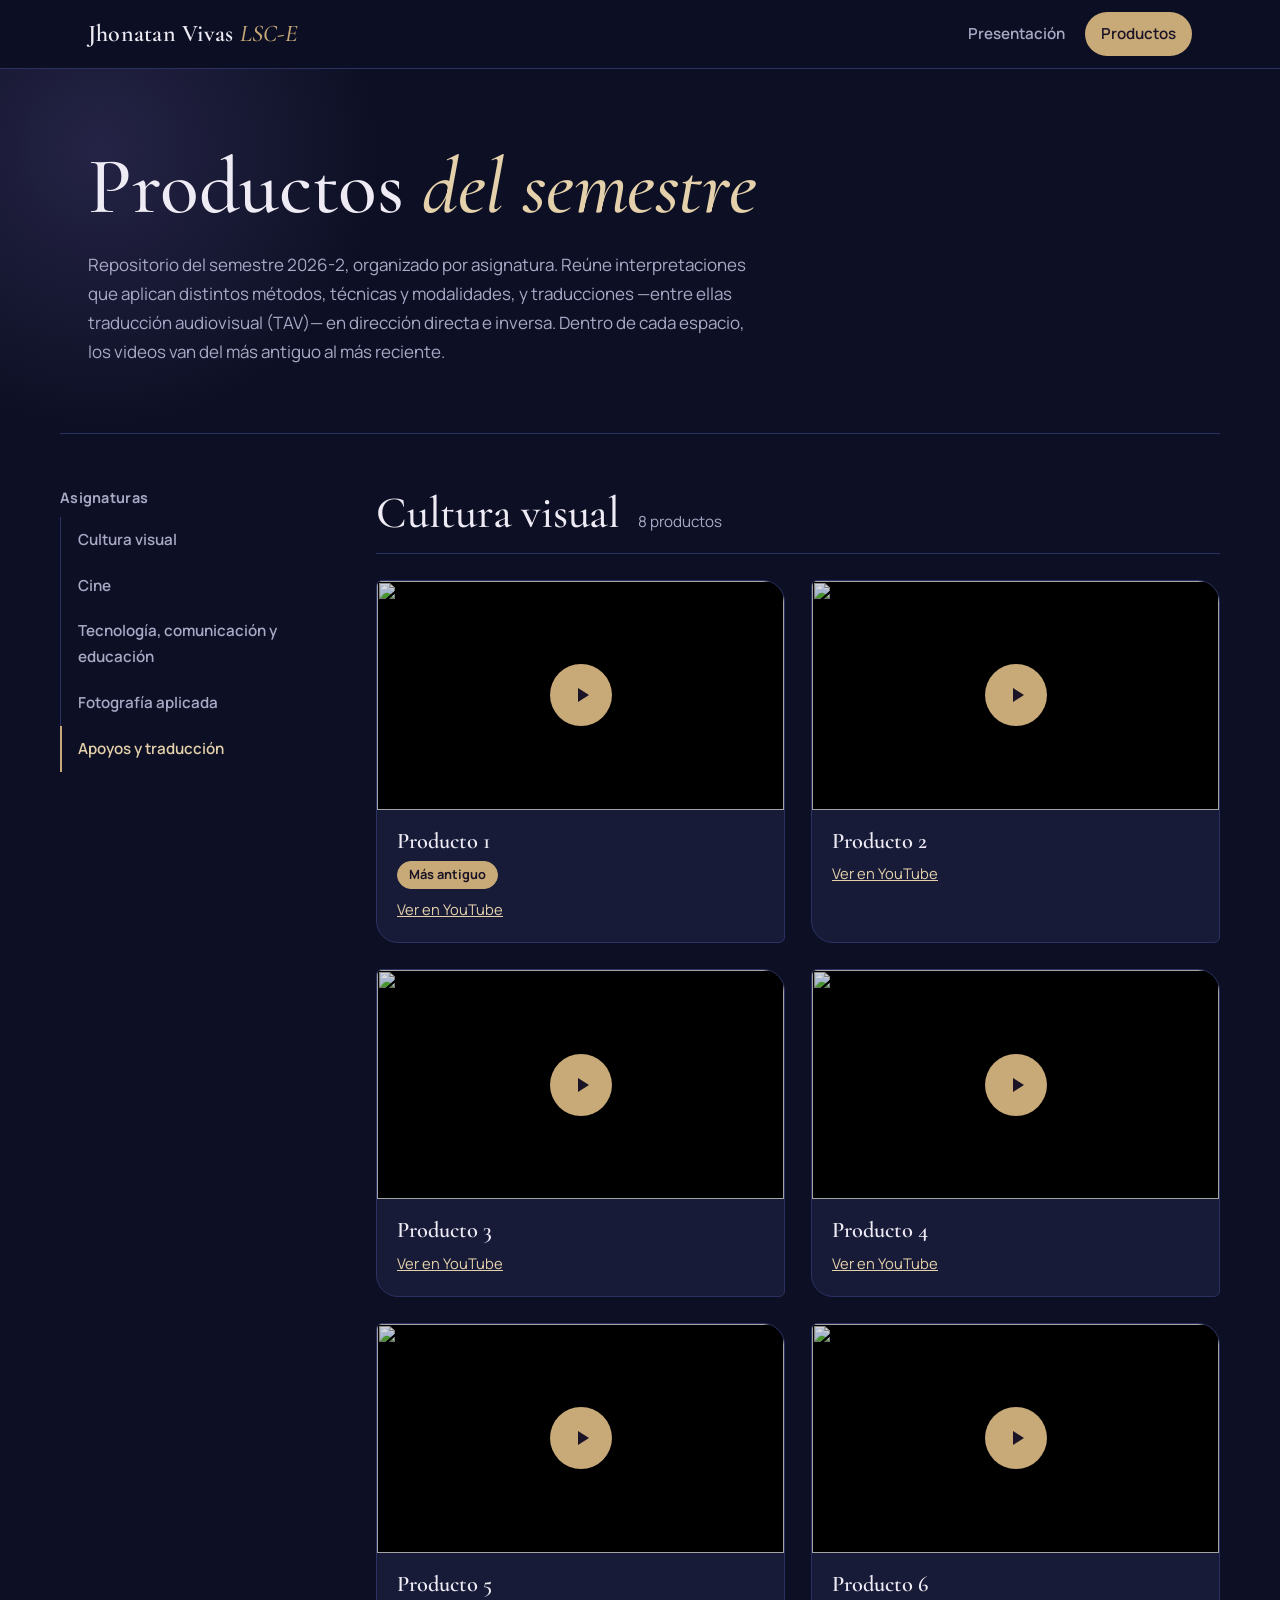
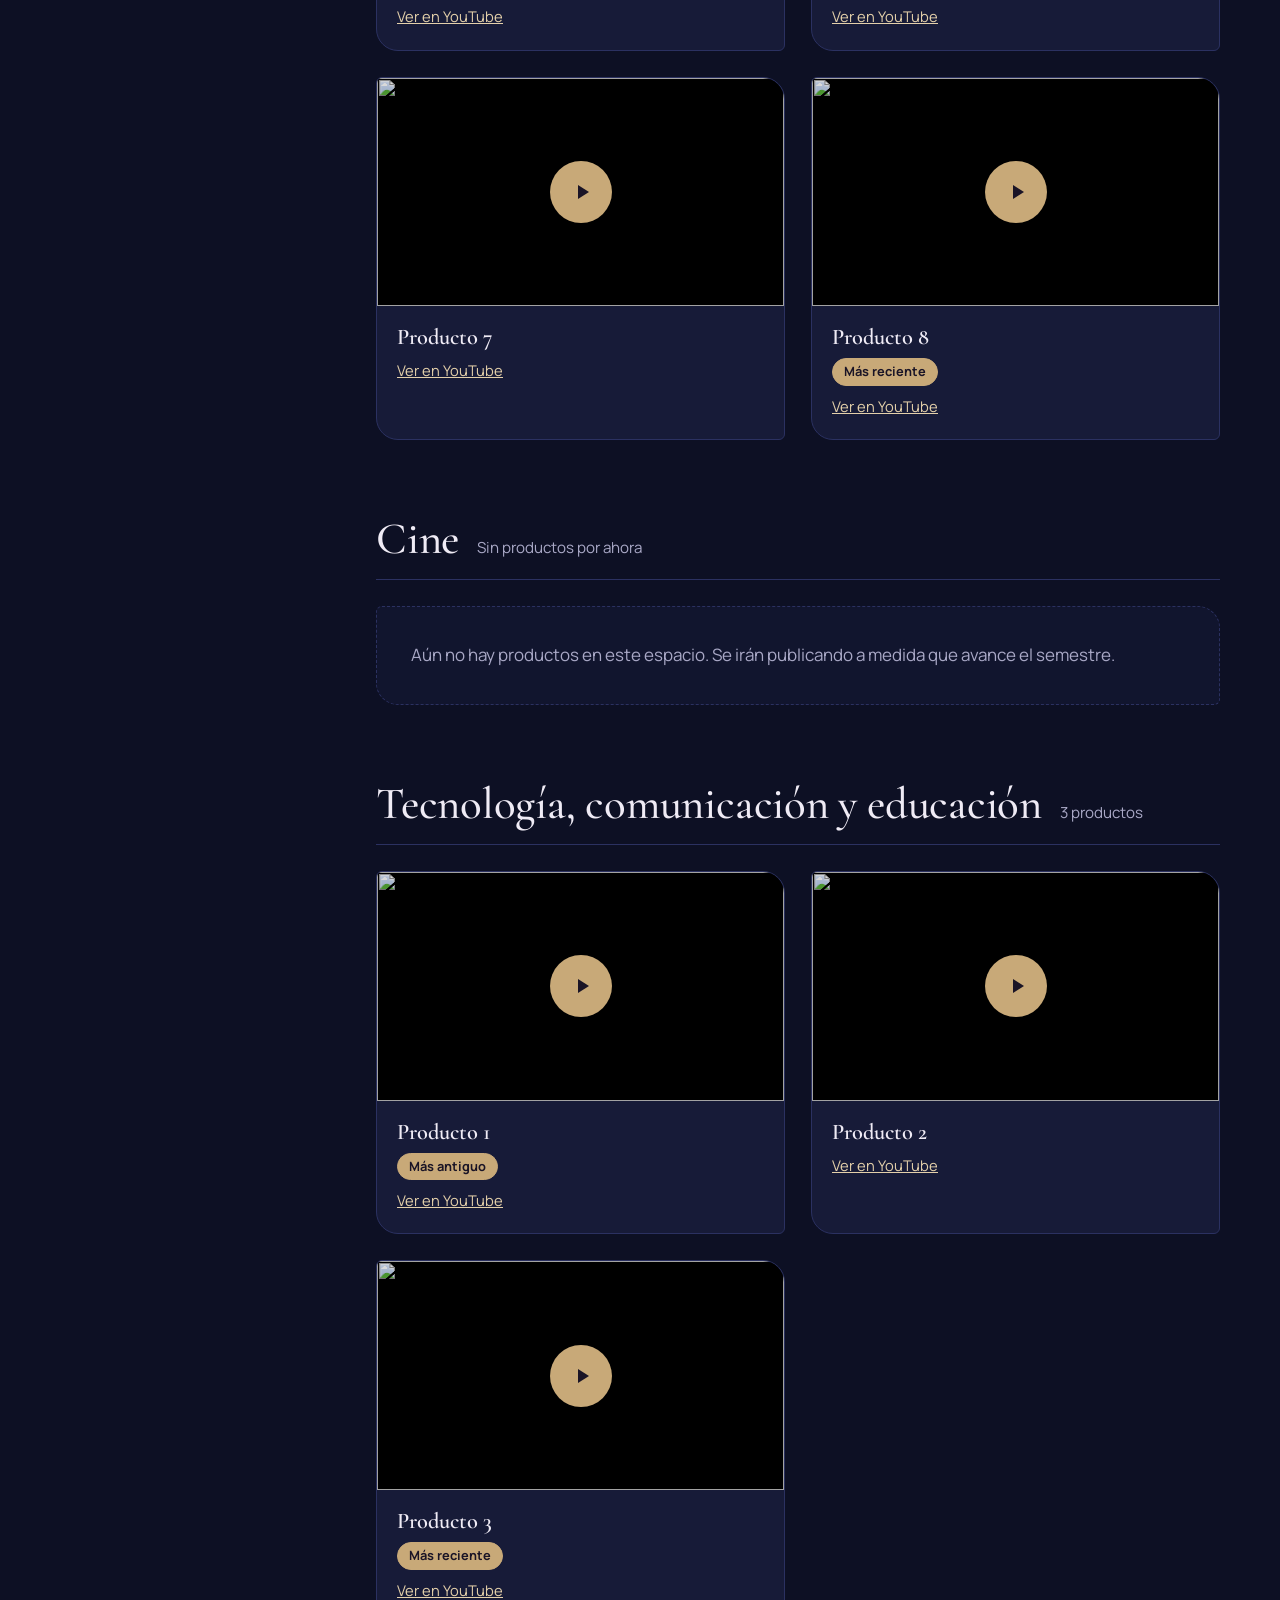
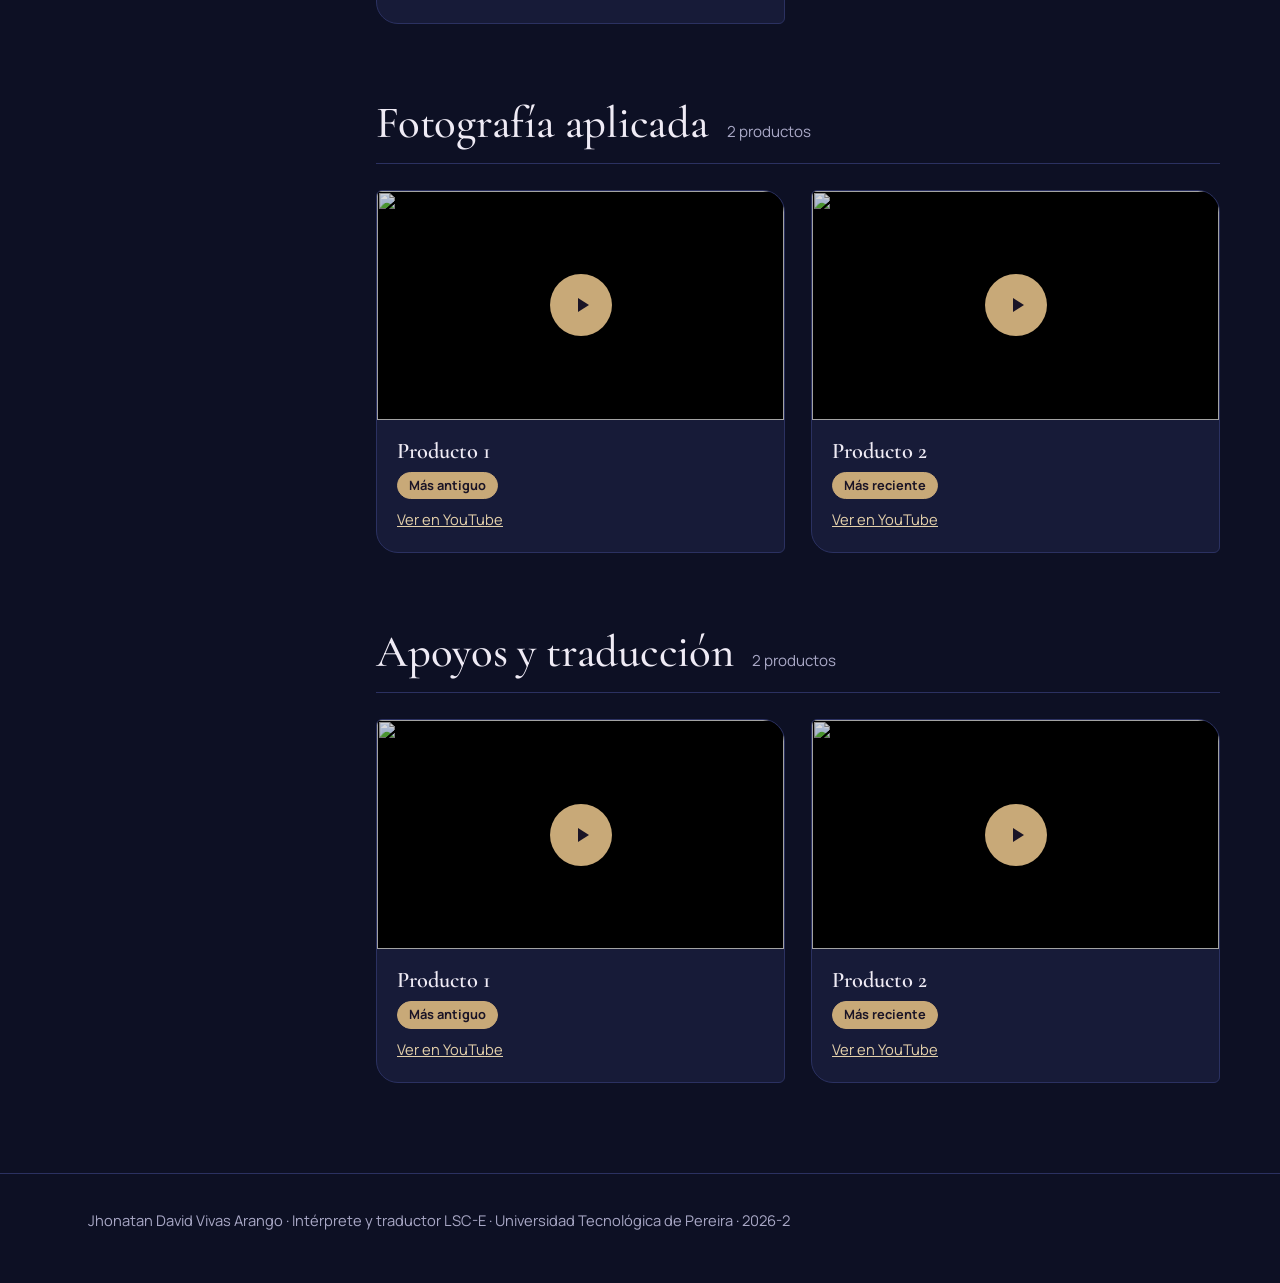
==== productos/index.html @ 2bdcf81c "espacio de trabajo UTP" ====
<!DOCTYPE html>
<html lang="es">
<head>
<meta charset="utf-8">
<meta name="viewport" content="width=device-width, initial-scale=1">
<title>Productos del semestre 2026-2 · Jhonatan Vivas Arango</title>
<meta name="description" content="Repositorio de interpretaciones y traducciones LSC-E realizadas por Jhonatan David Vivas Arango durante el semestre 2026-2 en la UTP.">
<link rel="preconnect" href="https://fonts.googleapis.com">
<link rel="preconnect" href="https://fonts.gstatic.com" crossorigin>
<link href="https://fonts.googleapis.com/css2?family=Cormorant+Garamond:ital,wght@0,500;0,600;1,500&family=Manrope:wght@400;600;700&display=swap" rel="stylesheet">
<link rel="stylesheet" href="../assets/style.css">
</head>
<body>
<a class="skip" href="#contenido">Saltar al contenido</a>

<header class="top">
  <div class="wrap">
    <a class="brand" href="../">Jhonatan Vivas <i>LSC-E</i></a>
    <nav class="nav" aria-label="Principal">
      <a href="../">Presentación</a>
      <a href="./" aria-current="page">Productos</a>
    </nav>
  </div>
</header>

<main id="contenido">
  <section class="phead">
    <div class="wrap">
      <h1 class="rise">Productos <em>del semestre</em></h1>
      <p class="rise" style="--d:.2s">Repositorio del semestre 2026-2, organizado por asignatura. Reúne interpretaciones que aplican distintos métodos, técnicas y modalidades, y traducciones —entre ellas traducción audiovisual (TAV)— en dirección directa e inversa. Dentro de cada espacio, los videos van del más antiguo al más reciente.</p>
    </div>
  </section>

  <div class="wrap layout">
    <aside class="side" aria-label="Asignaturas">
      <h2>Asignaturas</h2>
      <ul id="indice"></ul>
    </aside>
    <div id="asignaturas">
      <noscript><p class="empty">Activa JavaScript para ver los videos.</p></noscript>
    </div>
  </div>
</main>

<footer>
  <div class="wrap">Jhonatan David Vivas Arango · Intérprete y traductor LSC-E · Universidad Tecnológica de Pereira · 2026-2</div>
</footer>

<script src="../assets/site.js"></script>
<script>
/* ================================================================
   EDITAR AQUÍ: asignaturas y videos (del más antiguo al más reciente)
   Cada video:  { id:"ID_YOUTUBE", title:"Título", tipo:"Traducción TAV · directa" }
   - title y tipo son opcionales. Sin title se muestra "Producto N".
   - Para añadir un video, agrega una línea nueva a "videos".
   ================================================================ */
const ASIGNATURAS = [
  { slug:"cultura-visual", nombre:"Cultura visual", videos:[
    {id:"O4LWMGDTI3w"},{id:"2sLqLR1HM_0"},{id:"bwEthtag1CA"},{id:"1hSqL8PLGQ8"},
    {id:"YMUCKj_HAHM"},{id:"MB2N3JcL2ao"},{id:"HiLIHsYLi9o"},{id:"XaFjSMafB6U"}
  ]},
  { slug:"cine", nombre:"Cine", videos:[] },
  { slug:"tecnologia-comunicacion-educacion", nombre:"Tecnología, comunicación y educación", videos:[
    {id:"Iynk3xrrzao"},{id:"MNHW4tcCBlU"},{id:"gvd16v_3wwA"}
  ]},
  { slug:"fotografia-aplicada", nombre:"Fotografía aplicada", videos:[
    {id:"21yN17m7dN4"},{id:"fz7_SlXt-Gc"}
  ]},
  { slug:"apoyos-traduccion", nombre:"Apoyos y traducción", videos:[
    {id:"HM055ihY2T0"},{id:"D9girS0Yyrw"}
  ]}
];

const indice = document.getElementById("indice");
const cont = document.getElementById("asignaturas");
const PLAY = '<svg viewBox="0 0 24 24" aria-hidden="true"><path d="M8 5v14l11-7z"/></svg>';

ASIGNATURAS.forEach(a => {
  const li = document.createElement("li");
  li.innerHTML = `<a href="#${a.slug}" data-s="${a.slug}">${a.nombre}</a>`;
  indice.appendChild(li);

  const sec = document.createElement("section");
  sec.className = "subject rv"; sec.id = a.slug;
  sec.setAttribute("aria-labelledby","h-"+a.slug);
  const n = a.videos.length;
  sec.innerHTML = `<header><h2 id="h-${a.slug}">${a.nombre}</h2><span>${n===0?"Sin productos por ahora":n+(n===1?" producto":" productos")}</span></header>`;

  if(n===0){
    const e = document.createElement("p"); e.className="empty";
    e.textContent = "Aún no hay productos en este espacio. Se irán publicando a medida que avance el semestre.";
    sec.appendChild(e);
  } else {
    const g = document.createElement("div"); g.className="grid";
    a.videos.forEach((v,i) => {
      const titulo = v.title || `Producto ${i+1}`;
      const when = n>1 && i===0 ? "Más antiguo" : (n>1 && i===n-1 ? "Más reciente" : "");
      const tags = (when?`<span class="tag when">${when}</span>`:"") + (v.tipo?`<span class="tag">${v.tipo}</span>`:"");
      const card = document.createElement("article"); card.className="vid";
      card.innerHTML = `
        <div class="frame">
          <button type="button" aria-label="Reproducir: ${titulo} (${a.nombre})">
            <img src="https://i.ytimg.com/vi/${v.id}/hqdefault.jpg" alt="" loading="lazy">
            <span class="play">${PLAY}</span>
          </button>
        </div>
        <div class="cap">
          <strong>${titulo}</strong>
          ${tags?`<div class="tags">${tags}</div>`:""}
          <a href="https://www.youtube.com/watch?v=${v.id}" target="_blank" rel="noopener">Ver en YouTube</a>
        </div>`;
      card.querySelector("button").addEventListener("click",()=>{
        card.querySelector(".frame").innerHTML =
          `<iframe src="https://www.youtube-nocookie.com/embed/${v.id}?autoplay=1&rel=0" title="${titulo} – ${a.nombre}" allow="accelerometer; autoplay; clipboard-write; encrypted-media; picture-in-picture; fullscreen" allowfullscreen></iframe>`;
      });
      g.appendChild(card);
    });
    sec.appendChild(g);
  }
  cont.appendChild(sec);
});

/* Resalta en el índice la asignatura visible */
if("IntersectionObserver" in window){
  const links = [...document.querySelectorAll("[data-s]")];
  const so = new IntersectionObserver(es=>{
    es.forEach(e=>{ if(e.isIntersecting){ links.forEach(l=>l.classList.toggle("on", l.dataset.s===e.target.id)); } });
  },{rootMargin:"-30% 0px -60% 0px"});
  document.querySelectorAll(".subject").forEach(s=>so.observe(s));
}
/* Los .rv creados dinámicamente se registran después de cargar site.js */
document.querySelectorAll(".subject.rv").forEach(el=>{
  if(!("IntersectionObserver" in window)){el.classList.add("in");return;}
  const o=new IntersectionObserver(es=>es.forEach(e=>{if(e.isIntersecting){e.target.classList.add("in");o.unobserve(e.target)}}),{threshold:.08});
  o.observe(el);
});
if(matchMedia("(prefers-reduced-motion: reduce)").matches){document.querySelectorAll(".subject.rv").forEach(e=>e.classList.add("in"))}
</script>
</body>
</html>
---- assets/style.css ----
:root{
  --bg:#0D1024; --bg2:#12162F; --surface:#171B38; --line:#2B3161;
  --ink:#EFEBF5; --muted:#A9A8C6; --gold:#C8A978; --gold-soft:#E4D0AA;
  --violet:#8F7BE0; --on-gold:#1A1426;
  --display:"Cormorant Garamond", Georgia, "Times New Roman", serif;
  --body:"Manrope", "Segoe UI", system-ui, sans-serif;
}
*{box-sizing:border-box}
html{scroll-behavior:smooth;scroll-padding-top:90px;background:var(--bg)}
body{margin:0;background:var(--bg);color:var(--ink);font-family:var(--body);font-size:1.0625rem;line-height:1.7;-webkit-font-smoothing:antialiased}
h1,h2,h3{font-family:var(--display);font-weight:500;line-height:1.05;margin:0;letter-spacing:-.005em}
a{color:var(--gold-soft)}
p{margin:0 0 14px}
:focus-visible{outline:3px solid var(--gold-soft);outline-offset:3px;border-radius:4px}
.wrap{max-width:1160px;margin:0 auto;padding:0 28px}
.skip{position:absolute;left:-999px;top:8px;background:var(--gold);color:var(--on-gold);padding:8px 14px;border-radius:6px;z-index:50}
.skip:focus{left:8px}

/* Header */
.top{position:sticky;top:0;z-index:30;background:rgba(13,16,36,.82);backdrop-filter:blur(10px);border-bottom:1px solid var(--line)}
.top .wrap{display:flex;align-items:center;justify-content:space-between;height:68px;gap:16px}
.brand{font-family:var(--display);font-size:1.5rem;font-weight:600;color:var(--ink);text-decoration:none;letter-spacing:.01em}
.brand i{color:var(--gold);font-weight:500}
.nav{display:flex;gap:4px}
.nav a{color:var(--muted);text-decoration:none;font-weight:600;font-size:.95rem;padding:9px 16px;border-radius:999px;transition:color .2s,background .2s}
.nav a:hover{color:var(--ink);background:var(--surface)}
.nav a[aria-current="page"]{color:var(--on-gold);background:var(--gold)}

/* Hero */
.hero{position:relative;padding:80px 0 90px;overflow:hidden}
.hero::before{content:"";position:absolute;width:640px;height:640px;right:-160px;top:-120px;background:radial-gradient(closest-side,rgba(143,123,224,.20),transparent);pointer-events:none}
.hero .wrap{position:relative;display:grid;grid-template-columns:1.1fr .9fr;gap:56px;align-items:center}
.hero h1{font-size:clamp(3rem,7.2vw,5.6rem);font-weight:500}
.hero h1 em{display:block;font-style:italic;color:var(--gold-soft)}
.role{font-size:1.15rem;color:var(--ink);margin:26px 0 20px;max-width:46ch;font-weight:600}
.lead{color:var(--muted);max-width:56ch}
.meta{display:flex;flex-wrap:wrap;gap:10px;margin-top:26px}
.meta span{border:1px solid var(--line);padding:7px 16px;border-radius:999px;font-size:.92rem;color:var(--ink);background:rgba(23,27,56,.6)}
.meta span.sem{border-color:var(--gold);color:var(--gold-soft)}

/* Retrato: espacio para foto */
.portrait-wrap{position:relative;justify-self:center;width:100%;max-width:400px}
.art{position:absolute;inset:-14% -26%;width:152%;height:128%;pointer-events:none;overflow:visible}
.art path.t{fill:none;stroke-width:1.6;stroke-linecap:round;stroke-dasharray:1;stroke-dashoffset:1}
.art .gold{stroke:var(--gold)} .art .vio{stroke:var(--violet)}
.art path.t{animation:draw 2.6s cubic-bezier(.6,.05,.2,1) forwards;animation-delay:var(--d,.3s)}
@keyframes draw{to{stroke-dashoffset:0}}
.portrait{position:relative;aspect-ratio:4/5;border-radius:999px 999px 14px 14px;overflow:hidden;background:var(--surface);border:1px solid var(--line);z-index:1}
.portrait::after{content:"";position:absolute;inset:0;box-shadow:inset 0 0 0 1px rgba(200,169,120,.4);border-radius:inherit;pointer-events:none}
.portrait img{position:absolute;inset:0;width:100%;height:100%;object-fit:cover}
.portrait .ph{position:absolute;inset:0;display:grid;place-content:center;text-align:center;color:var(--muted);gap:6px;font-size:.9rem}
.portrait .ph b{font-family:var(--display);font-size:5rem;font-weight:500;color:var(--gold);line-height:1}
.frame-off{position:absolute;inset:18px -18px -18px 18px;border:1px solid var(--gold);border-radius:999px 999px 14px 14px;opacity:.55}
.caption-art{margin-top:30px;font-size:.82rem;color:var(--muted);text-align:center;position:relative;z-index:1}

/* Bloques */
.block{padding:84px 0;border-top:1px solid var(--line)}
.sec-head{max-width:68ch;margin-bottom:44px}
.sec-head h2{font-size:clamp(2.2rem,4.6vw,3.4rem)}
.sec-head p{color:var(--muted);margin-top:16px}
.fb{display:grid;grid-template-columns:1fr 1fr;gap:24px}
.card{background:var(--surface);border:1px solid var(--line);border-radius:6px 28px 6px 28px;padding:34px}
.card h3{font-size:1.75rem;margin-bottom:12px}
.card p{color:var(--muted)}
.card ul{margin:14px 0 0;padding:0;list-style:none}
.card li{padding:9px 0 9px 22px;border-top:1px solid var(--line);position:relative}
.card li::before{content:"";position:absolute;left:0;top:1.35em;width:8px;height:1px;background:var(--gold)}

.cta{margin-top:28px;display:grid;grid-template-columns:1fr auto;gap:36px;align-items:center;border:1px solid var(--gold);border-radius:6px 28px 6px 28px;padding:38px;background:linear-gradient(135deg,rgba(143,123,224,.12),rgba(200,169,120,.06))}
.cta h3{font-size:2rem;margin-bottom:10px}
.cta p{color:var(--muted);max-width:52ch}
.cta .actions{display:flex;flex-wrap:wrap;gap:12px;margin-top:20px}
.btn{display:inline-block;font-weight:700;text-decoration:none;padding:13px 26px;border-radius:999px;border:1.5px solid var(--gold);transition:background .2s,color .2s,transform .2s}
.btn.solid{background:var(--gold);color:var(--on-gold)}
.btn.solid:hover{background:var(--gold-soft);transform:translateY(-2px)}
.btn.ghost{color:var(--gold-soft)}
.btn.ghost:hover{background:rgba(200,169,120,.14);transform:translateY(-2px)}
.qr{width:200px;text-align:center}
.qr .box{position:relative;width:200px;height:200px;background:#fff;border-radius:10px;overflow:hidden;display:grid;place-items:center}
.qr img{position:absolute;inset:0;width:100%;height:100%;object-fit:contain;background:#fff}
.qr .ph{color:#4a4a62;font-size:.82rem;padding:18px;line-height:1.4}
.qr small{display:block;margin-top:10px;color:var(--muted);font-size:.85rem}

.contact{display:flex;flex-wrap:wrap;gap:20px}
.contact a{display:block;min-width:260px;flex:1 1 260px;text-decoration:none;color:var(--ink);background:var(--surface);border:1px solid var(--line);border-radius:6px 22px 6px 22px;padding:22px 26px;transition:border-color .2s,transform .2s}
.contact a:hover{border-color:var(--gold);transform:translateY(-3px)}
.contact span{display:block;color:var(--muted);font-size:.88rem}
.contact b{font-family:var(--display);font-size:1.5rem;font-weight:500;overflow-wrap:anywhere}

/* Pagina productos */
.phead{padding:76px 0 52px;position:relative;overflow:hidden}
.phead::before{content:"";position:absolute;width:560px;height:560px;left:-180px;top:-200px;background:radial-gradient(closest-side,rgba(143,123,224,.18),transparent);pointer-events:none}
.phead .wrap{position:relative}
.phead h1{font-size:clamp(2.8rem,6.4vw,5rem)}
.phead h1 em{font-style:italic;color:var(--gold-soft)}
.phead p{color:var(--muted);max-width:66ch;margin-top:22px}
.layout{display:grid;grid-template-columns:260px 1fr;gap:56px;padding:56px 0 90px;border-top:1px solid var(--line)}
.side{position:sticky;top:96px;align-self:start}
.side h2{font-family:var(--body);font-size:.9rem;font-weight:700;color:var(--muted);margin-bottom:12px;letter-spacing:.02em}
.side ul{list-style:none;margin:0;padding:0;border-left:1px solid var(--line)}
.side a{display:block;padding:10px 16px;margin-left:-1px;border-left:2px solid transparent;color:var(--muted);text-decoration:none;font-weight:600;font-size:.95rem;transition:color .2s,border-color .2s}
.side a:hover,.side a.on{color:var(--gold-soft);border-left-color:var(--gold)}
.subject{margin-bottom:76px}
.subject:last-child{margin-bottom:0}
.subject > header{margin-bottom:26px;padding-bottom:16px;border-bottom:1px solid var(--line);display:flex;flex-wrap:wrap;align-items:baseline;gap:6px 18px}
.subject h2{font-size:clamp(2rem,4vw,2.8rem)}
.subject header span{color:var(--muted);font-size:.95rem}
.grid{display:grid;grid-template-columns:repeat(auto-fill,minmax(300px,1fr));gap:26px}
.vid{background:var(--surface);border:1px solid var(--line);border-radius:6px 22px 6px 22px;overflow:hidden;display:flex;flex-direction:column;transition:border-color .25s,transform .25s}
.vid:hover{border-color:var(--gold);transform:translateY(-4px)}
.frame{position:relative;aspect-ratio:16/9;background:#000}
.frame button{all:unset;cursor:pointer;display:block;width:100%;height:100%;position:relative}
.frame button:focus-visible{outline:3px solid var(--gold-soft);outline-offset:-3px}
.frame img{width:100%;height:100%;object-fit:cover;display:block;opacity:.85;transition:opacity .3s,transform .5s}
.vid:hover .frame img{opacity:1;transform:scale(1.03)}
.frame .play{position:absolute;inset:0;margin:auto;width:62px;height:62px;border-radius:50%;background:var(--gold);display:grid;place-items:center}
.frame .play svg{width:24px;height:24px;fill:var(--on-gold);margin-left:3px}
.frame iframe{position:absolute;inset:0;width:100%;height:100%;border:0}
.cap{padding:18px 20px 20px;display:flex;flex-direction:column;gap:8px}
.cap strong{font-family:var(--display);font-size:1.4rem;font-weight:600;line-height:1.15}
.cap .tags{display:flex;flex-wrap:wrap;gap:8px}
.cap .tag{font-size:.8rem;font-weight:700;padding:2px 11px;border-radius:999px;border:1px solid var(--line);color:var(--muted)}
.cap .tag.when{background:var(--gold);border-color:var(--gold);color:var(--on-gold)}
.cap a{font-size:.92rem}
.empty{border:1px dashed var(--line);border-radius:6px 22px 6px 22px;padding:34px;color:var(--muted);background:rgba(23,27,56,.5)}

footer{border-top:1px solid var(--line);padding:34px 0 50px;color:var(--muted);font-size:.92rem}

/* Aparicion al desplazarse */
.js .rv{opacity:0;transform:translateY(18px);transition:opacity .8s ease,transform .8s ease}
.js .rv.in{opacity:1;transform:none}
.hero .rise{animation:rise .9s cubic-bezier(.2,.7,.2,1) both;animation-delay:var(--d,0s)}
@keyframes rise{from{opacity:0;transform:translateY(22px)}to{opacity:1;transform:none}}

@media (max-width:900px){
  .hero{padding:48px 0 60px}
  .hero .wrap{grid-template-columns:1fr;gap:64px}
  .portrait-wrap{max-width:300px;order:-1;justify-self:start}
  .fb,.cta{grid-template-columns:1fr}
  .qr{justify-self:start}
  .layout{grid-template-columns:1fr;gap:30px}
  .side{position:static}
  .side ul{display:flex;flex-wrap:wrap;gap:8px;border:0}
  .side a{border:1px solid var(--line);border-radius:999px;margin:0;padding:8px 16px}
  .side a.on,.side a:hover{border-color:var(--gold)}
}
@media (max-width:520px){.brand{font-size:1.2rem}.nav a{padding:8px 11px;font-size:.88rem}.card,.cta{padding:26px}}
@media (prefers-reduced-motion:reduce){
  html{scroll-behavior:auto}
  .art path.t{animation:none;stroke-dashoffset:0}
  .js .rv{opacity:1;transform:none;transition:none}
  .hero .rise{animation:none}
  .vid,.btn,.contact a,.frame img{transition:none}
}
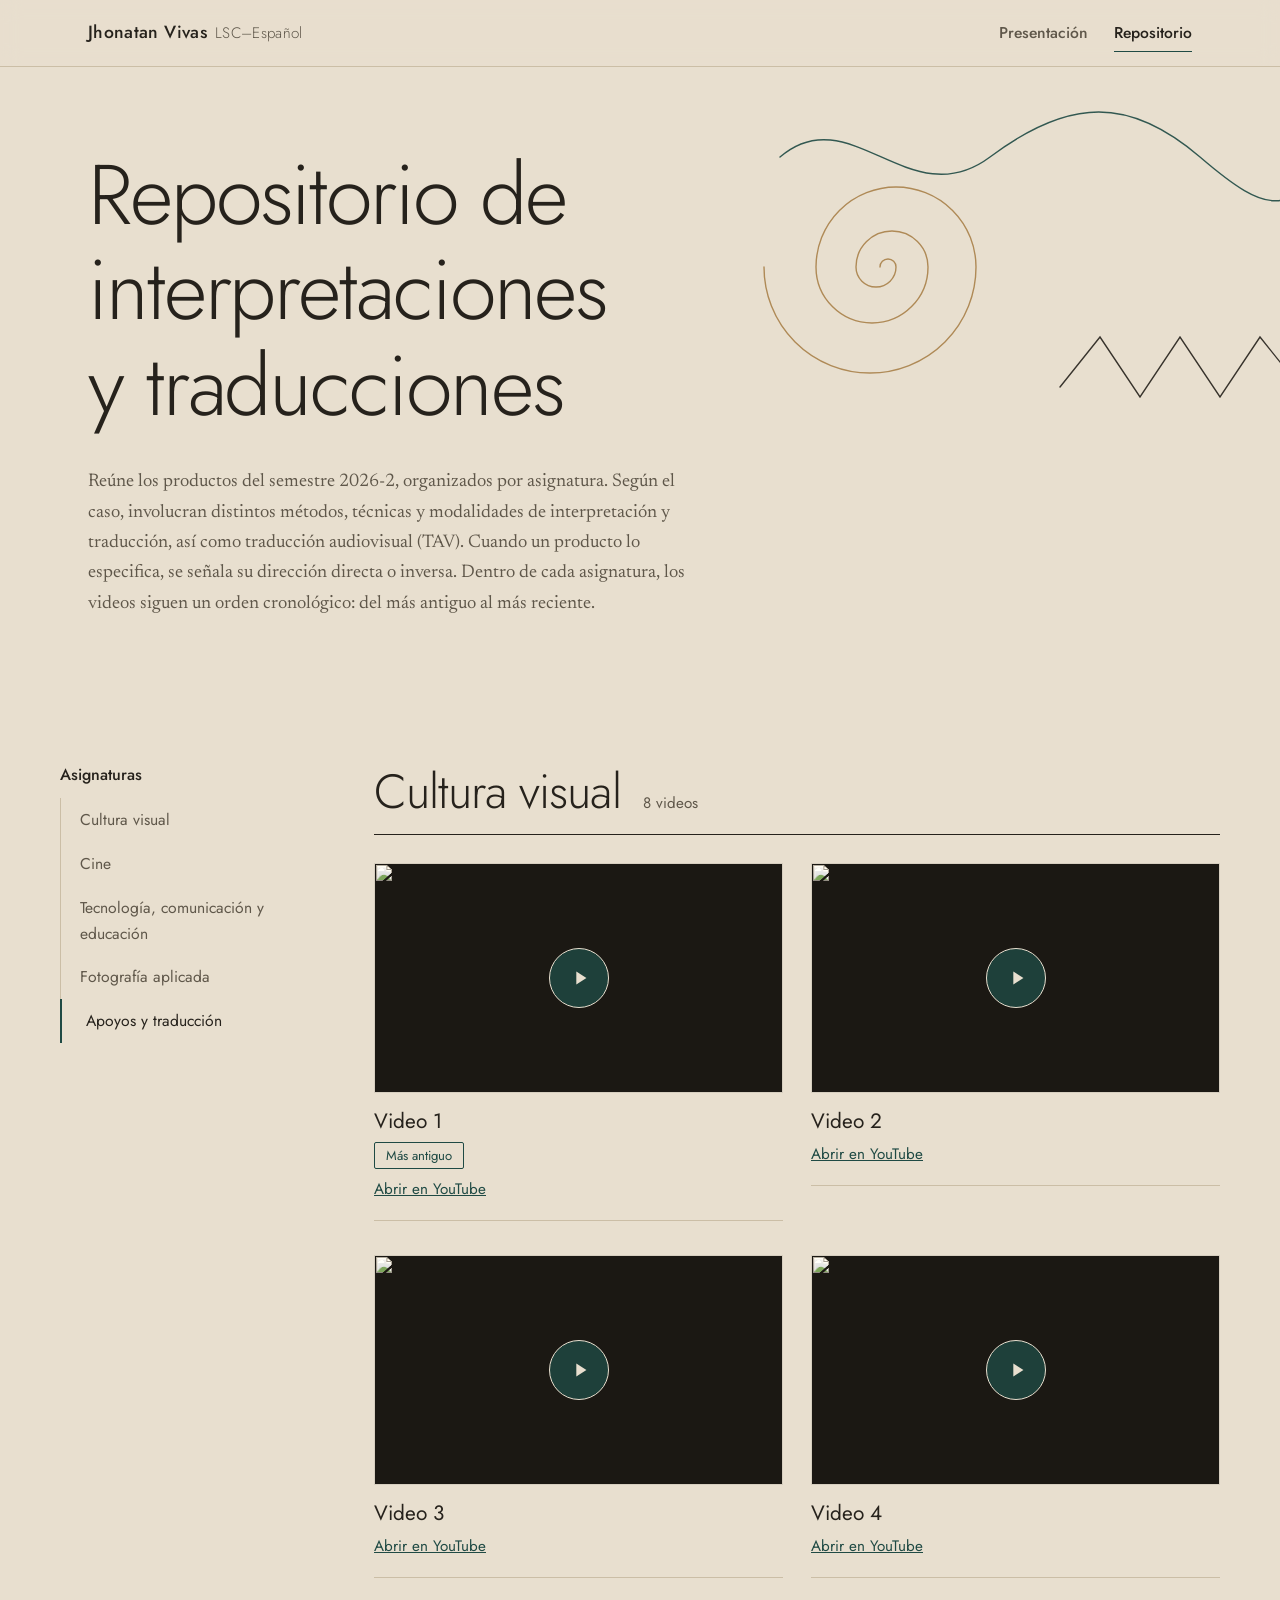
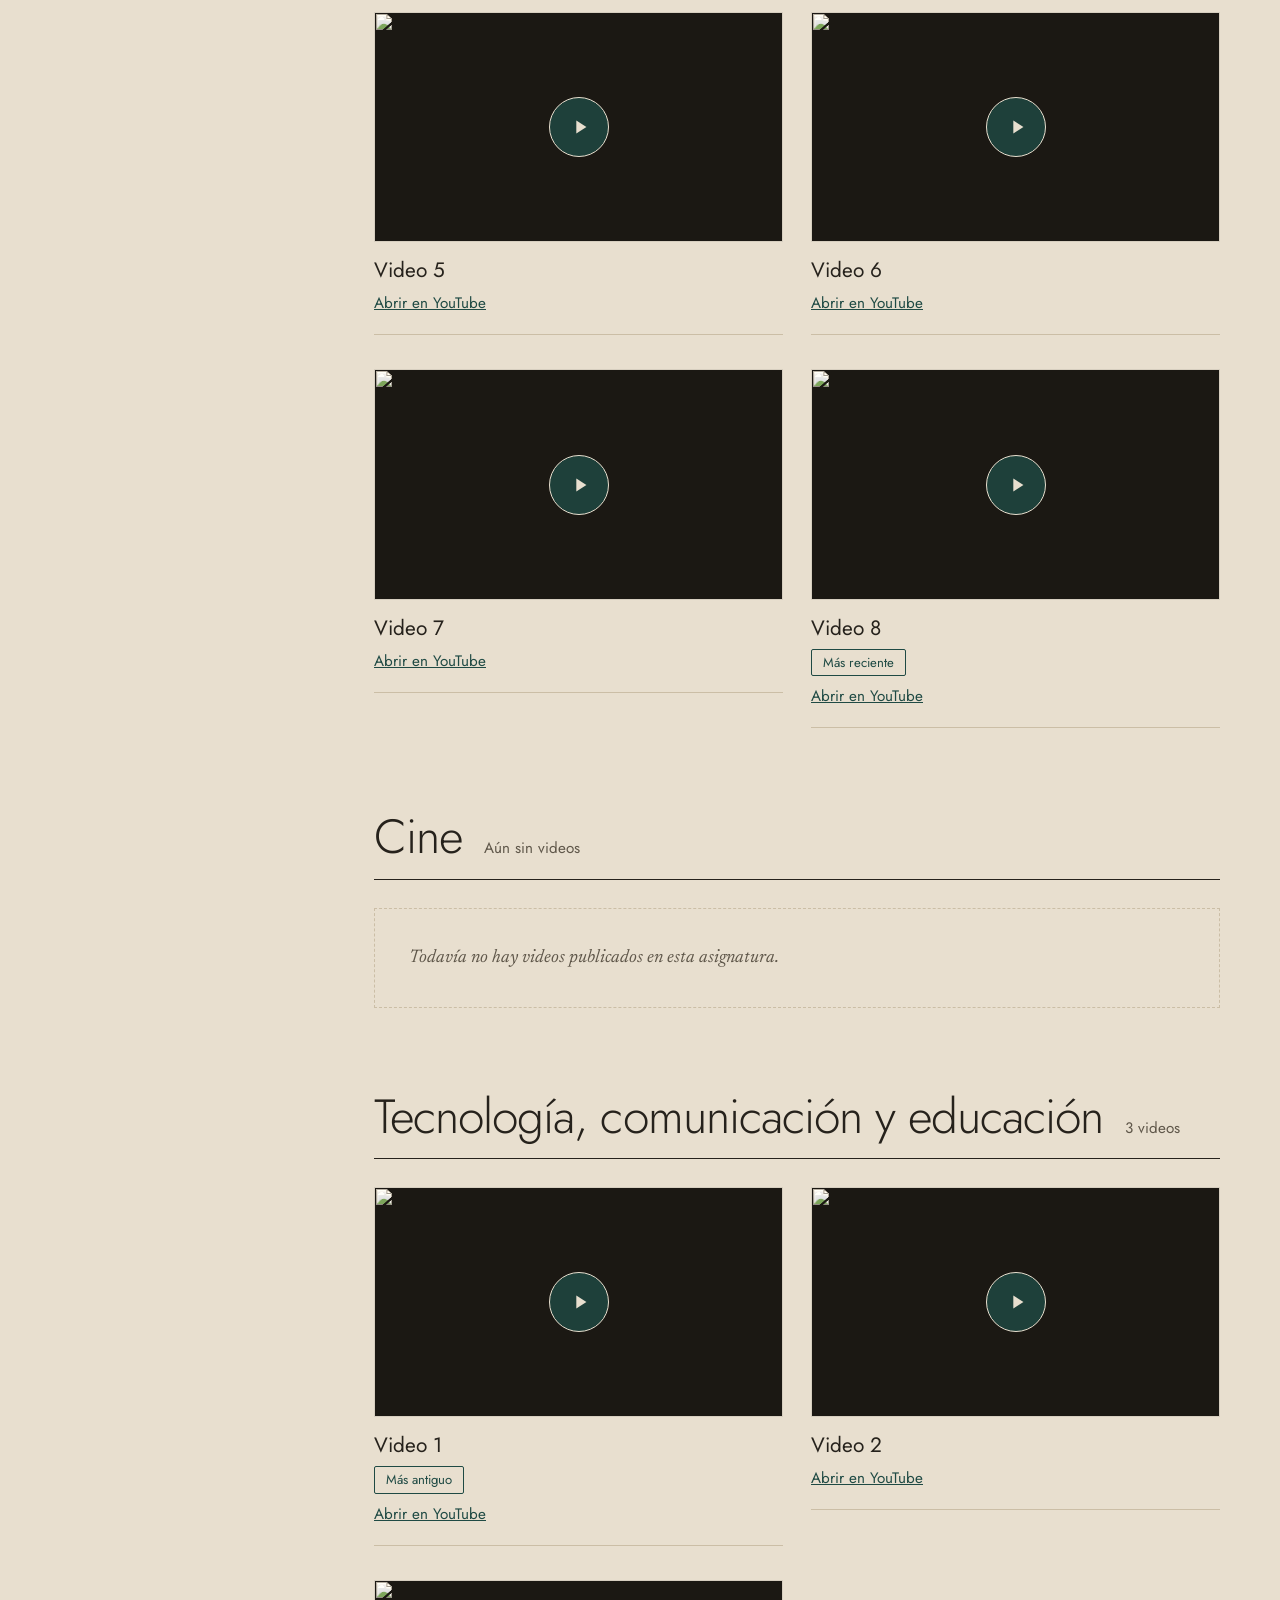
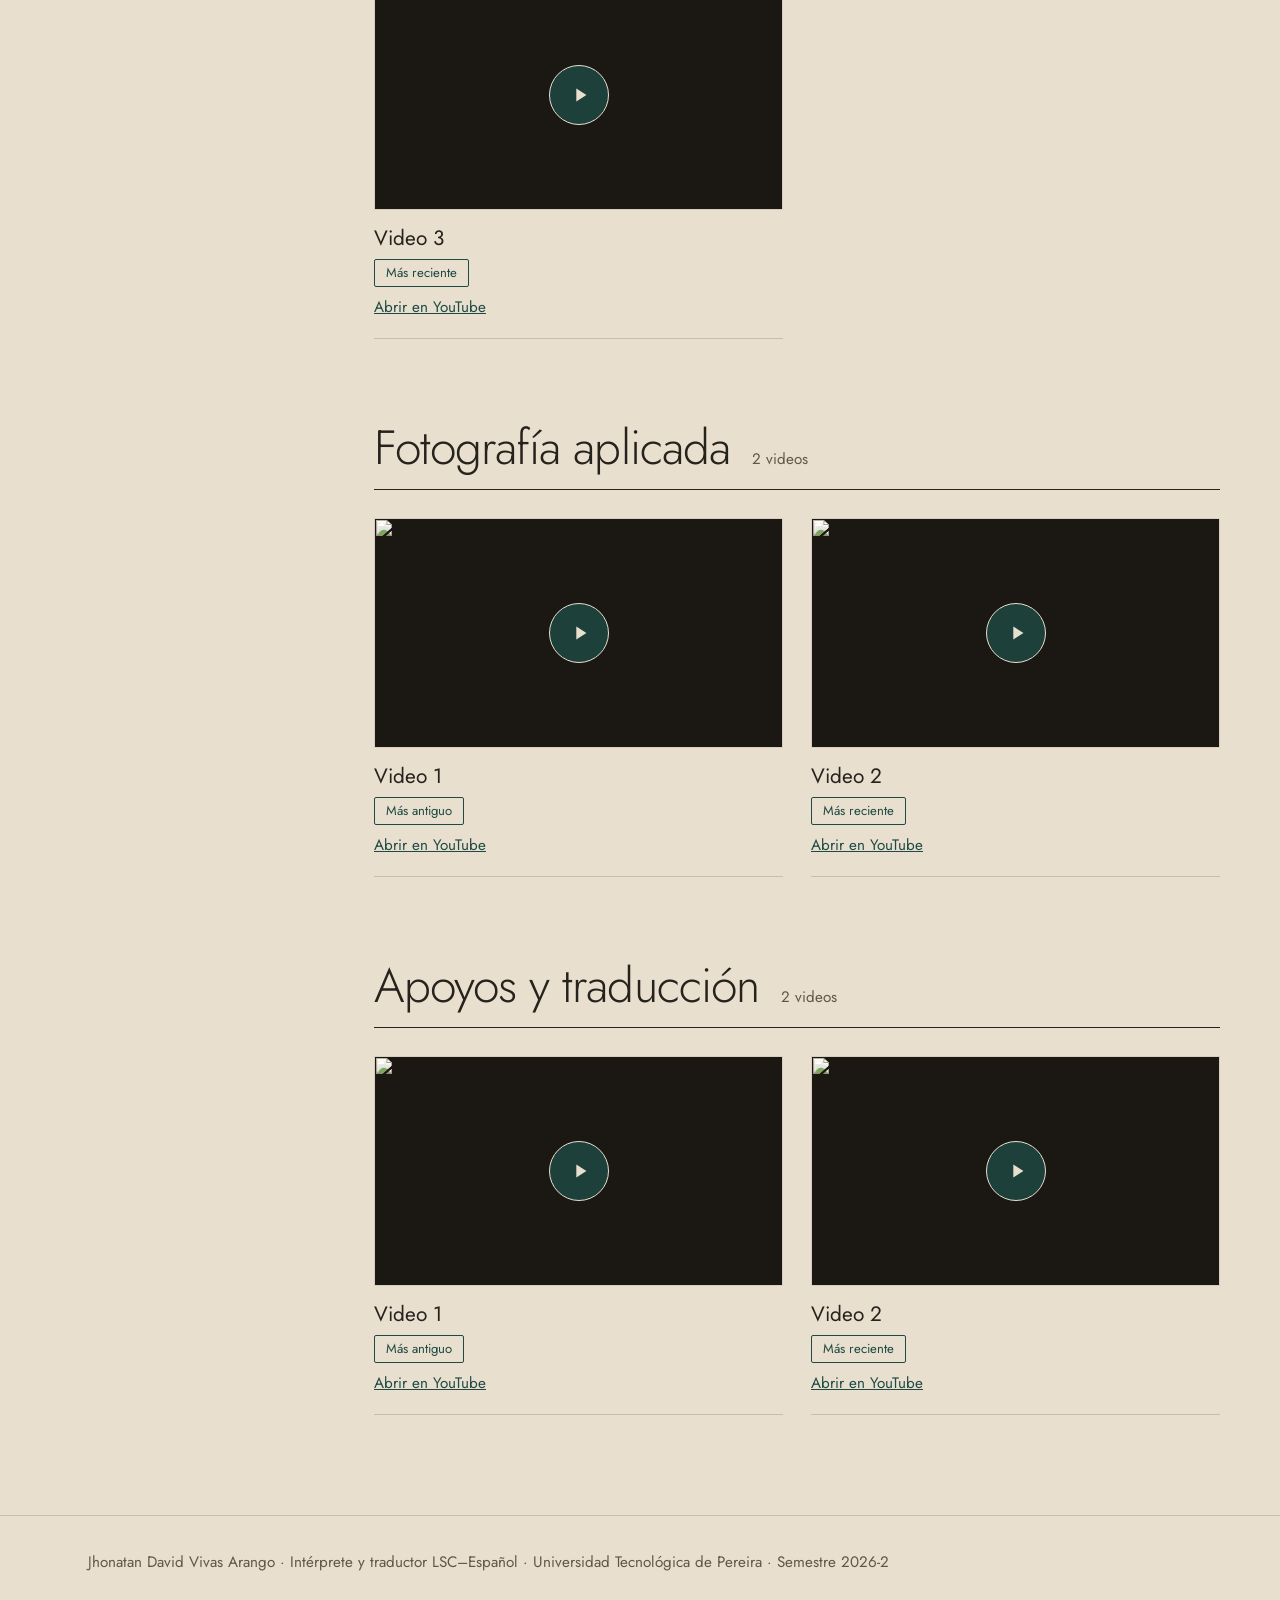
==== commit 81b42085: "Ajuste espacio de trabajo" ====
--- a/productos/index.html
+++ b/productos/index.html
@@ -3,11 +3,11 @@
 <head>
 <meta charset="utf-8">
 <meta name="viewport" content="width=device-width, initial-scale=1">
-<title>Productos del semestre 2026-2 · Jhonatan Vivas Arango</title>
-<meta name="description" content="Repositorio de interpretaciones y traducciones LSC-E realizadas por Jhonatan David Vivas Arango durante el semestre 2026-2 en la UTP.">
+<title>Repositorio de interpretaciones y traducciones · Semestre 2026-2 · Jhonatan Vivas Arango</title>
+<meta name="description" content="Productos de interpretación y traducción LSC–Español del semestre 2026-2, organizados por asignatura.">
 <link rel="preconnect" href="https://fonts.googleapis.com">
 <link rel="preconnect" href="https://fonts.gstatic.com" crossorigin>
-<link href="https://fonts.googleapis.com/css2?family=Cormorant+Garamond:ital,wght@0,500;0,600;1,500&family=Manrope:wght@400;600;700&display=swap" rel="stylesheet">
+<link href="https://fonts.googleapis.com/css2?family=Jost:wght@300;400;500&family=Newsreader:ital,opsz,wght@0,6..72,400;0,6..72,600;1,6..72,400&display=swap" rel="stylesheet">
 <link rel="stylesheet" href="../assets/style.css">
 </head>
 <body>
@@ -15,44 +15,51 @@
 
 <header class="top">
   <div class="wrap">
-    <a class="brand" href="../">Jhonatan Vivas <i>LSC-E</i></a>
+    <a class="brand" href="../">Jhonatan Vivas<small>LSC–Español</small></a>
     <nav class="nav" aria-label="Principal">
       <a href="../">Presentación</a>
-      <a href="./" aria-current="page">Productos</a>
+      <a href="./" aria-current="page">Repositorio</a>
     </nav>
   </div>
 </header>
 
 <main id="contenido">
-  <section class="phead">
+  <section class="phead" data-trail>
+    <svg class="art2" viewBox="0 0 560 360" aria-hidden="true">
+      <path stroke="#A9814A" pathLength="1" style="--d:.3s" d="M120 180 a8 8 0 0 1 16 0 a20 20 0 0 1 -40 0 a36 36 0 0 1 72 0 a56 56 0 0 1 -112 0 a80 80 0 0 1 160 0 a106 106 0 0 1 -212 0"/>
+      <path stroke="#1F4A44" pathLength="1" style="--d:.8s" d="M20 70 C 90 10, 150 130, 230 70 S 370 10, 440 70 S 530 130, 580 60"/>
+      <path stroke="#26221C" pathLength="1" style="--d:1.3s" d="M300 300 L340 250 L380 310 L420 250 L460 310 L500 250 L540 300"/>
+    </svg>
     <div class="wrap">
-      <h1 class="rise">Productos <em>del semestre</em></h1>
-      <p class="rise" style="--d:.2s">Repositorio del semestre 2026-2, organizado por asignatura. Reúne interpretaciones que aplican distintos métodos, técnicas y modalidades, y traducciones —entre ellas traducción audiovisual (TAV)— en dirección directa e inversa. Dentro de cada espacio, los videos van del más antiguo al más reciente.</p>
+      <h1><span class="ln"><span style="--d:.1s">Repositorio de</span></span><span class="ln"><span style="--d:.25s">interpretaciones</span></span><span class="ln"><span style="--d:.4s">y traducciones</span></span></h1>
+      <p class="intro fade" style="--d:.8s">Reúne los productos del semestre 2026-2, organizados por asignatura. Según el caso, involucran distintos métodos, técnicas y modalidades de interpretación y traducción, así como traducción audiovisual (TAV). Cuando un producto lo especifica, se señala su dirección directa o inversa. Dentro de cada asignatura, los videos siguen un orden cronológico: del más antiguo al más reciente.</p>
     </div>
   </section>
 
   <div class="wrap layout">
-    <aside class="side" aria-label="Asignaturas">
+    <aside class="side" aria-label="Índice de asignaturas">
       <h2>Asignaturas</h2>
       <ul id="indice"></ul>
     </aside>
     <div id="asignaturas">
-      <noscript><p class="empty">Activa JavaScript para ver los videos.</p></noscript>
+      <noscript><p class="empty">Para ver los videos de este repositorio es necesario activar JavaScript.</p></noscript>
     </div>
   </div>
 </main>
 
 <footer>
-  <div class="wrap">Jhonatan David Vivas Arango · Intérprete y traductor LSC-E · Universidad Tecnológica de Pereira · 2026-2</div>
+  <div class="wrap">Jhonatan David Vivas Arango · Intérprete y traductor LSC–Español · Universidad Tecnológica de Pereira · Semestre 2026-2</div>
 </footer>
 
 <script src="../assets/site.js"></script>
 <script>
 /* ================================================================
-   EDITAR AQUÍ: asignaturas y videos (del más antiguo al más reciente)
-   Cada video:  { id:"ID_YOUTUBE", title:"Título", tipo:"Traducción TAV · directa" }
-   - title y tipo son opcionales. Sin title se muestra "Producto N".
-   - Para añadir un video, agrega una línea nueva a "videos".
+   EDITAR AQUÍ: asignaturas y videos, del más antiguo al más reciente.
+   Cada video: { id:"ID_YOUTUBE", title:"Título", tipo:"Dirección directa" }
+   - title y tipo son opcionales. Sin title se muestra "Video 1", "Video 2", etc.
+   - tipo admite texto libre, por ejemplo: "Dirección inversa", "Traducción audiovisual (TAV)",
+     "Interpretación consecutiva". Escríbelo solo cuando tengas el dato.
+   - Para añadir un video nuevo, agrega una línea a "videos" de la asignatura.
    ================================================================ */
 const ASIGNATURAS = [
   { slug:"cultura-visual", nombre:"Cultura visual", videos:[
@@ -81,25 +88,25 @@
   indice.appendChild(li);
 
   const sec = document.createElement("section");
-  sec.className = "subject rv"; sec.id = a.slug;
+  sec.className = "subject"; sec.id = a.slug;
   sec.setAttribute("aria-labelledby","h-"+a.slug);
   const n = a.videos.length;
-  sec.innerHTML = `<header><h2 id="h-${a.slug}">${a.nombre}</h2><span>${n===0?"Sin productos por ahora":n+(n===1?" producto":" productos")}</span></header>`;
+  sec.innerHTML = `<header><h2 id="h-${a.slug}">${a.nombre}</h2><span>${n===0?"Aún sin videos":n===1?"1 video":n+" videos"}</span></header>`;
 
   if(n===0){
-    const e = document.createElement("p"); e.className="empty";
-    e.textContent = "Aún no hay productos en este espacio. Se irán publicando a medida que avance el semestre.";
+    const e = document.createElement("p"); e.className = "empty";
+    e.textContent = "Todavía no hay videos publicados en esta asignatura.";
     sec.appendChild(e);
   } else {
-    const g = document.createElement("div"); g.className="grid";
+    const g = document.createElement("div"); g.className = "grid";
     a.videos.forEach((v,i) => {
-      const titulo = v.title || `Producto ${i+1}`;
+      const titulo = v.title || `Video ${i+1}`;
       const when = n>1 && i===0 ? "Más antiguo" : (n>1 && i===n-1 ? "Más reciente" : "");
       const tags = (when?`<span class="tag when">${when}</span>`:"") + (v.tipo?`<span class="tag">${v.tipo}</span>`:"");
-      const card = document.createElement("article"); card.className="vid";
+      const card = document.createElement("article"); card.className = "vid rv"; card.style.setProperty("--i", i%3);
       card.innerHTML = `
         <div class="frame">
-          <button type="button" aria-label="Reproducir: ${titulo} (${a.nombre})">
+          <button type="button" aria-label="Reproducir ${titulo}, de ${a.nombre}">
             <img src="https://i.ytimg.com/vi/${v.id}/hqdefault.jpg" alt="" loading="lazy">
             <span class="play">${PLAY}</span>
           </button>
@@ -107,7 +114,7 @@
         <div class="cap">
           <strong>${titulo}</strong>
           ${tags?`<div class="tags">${tags}</div>`:""}
-          <a href="https://www.youtube.com/watch?v=${v.id}" target="_blank" rel="noopener">Ver en YouTube</a>
+          <a href="https://www.youtube.com/watch?v=${v.id}" target="_blank" rel="noopener">Abrir en YouTube</a>
         </div>`;
       card.querySelector("button").addEventListener("click",()=>{
         card.querySelector(".frame").innerHTML =
@@ -119,6 +126,8 @@
   }
   cont.appendChild(sec);
 });
+/* Las tarjetas se crean aquí; se registran para la animación de aparición */
+siteReveal();
 
 /* Resalta en el índice la asignatura visible */
 if("IntersectionObserver" in window){
@@ -128,13 +137,6 @@
   },{rootMargin:"-30% 0px -60% 0px"});
   document.querySelectorAll(".subject").forEach(s=>so.observe(s));
 }
-/* Los .rv creados dinámicamente se registran después de cargar site.js */
-document.querySelectorAll(".subject.rv").forEach(el=>{
-  if(!("IntersectionObserver" in window)){el.classList.add("in");return;}
-  const o=new IntersectionObserver(es=>es.forEach(e=>{if(e.isIntersecting){e.target.classList.add("in");o.unobserve(e.target)}}),{threshold:.08});
-  o.observe(el);
-});
-if(matchMedia("(prefers-reduced-motion: reduce)").matches){document.querySelectorAll(".subject.rv").forEach(e=>e.classList.add("in"))}
 </script>
 </body>
 </html>
--- a/assets/style.css
+++ b/assets/style.css
@@ -1,154 +1,190 @@
 :root{
-  --bg:#0D1024; --bg2:#12162F; --surface:#171B38; --line:#2B3161;
-  --ink:#EFEBF5; --muted:#A9A8C6; --gold:#C8A978; --gold-soft:#E4D0AA;
-  --violet:#8F7BE0; --on-gold:#1A1426;
-  --display:"Cormorant Garamond", Georgia, "Times New Roman", serif;
-  --body:"Manrope", "Segoe UI", system-ui, sans-serif;
+  --bg:#E8DFCF; --bg2:#EFE8DA; --surface:#F6F1E7; --line:#CBBEA6;
+  --ink:#26221C; --muted:#5F574A; --green:#1F4A44; --green-2:#2B625A;
+  --ochre:#A9814A; --on-green:#F6F1E7;
+  --display:"Jost","Futura","Century Gothic",system-ui,sans-serif;
+  --body:"Newsreader",Georgia,"Times New Roman",serif;
 }
 *{box-sizing:border-box}
 html{scroll-behavior:smooth;scroll-padding-top:90px;background:var(--bg)}
-body{margin:0;background:var(--bg);color:var(--ink);font-family:var(--body);font-size:1.0625rem;line-height:1.7;-webkit-font-smoothing:antialiased}
-h1,h2,h3{font-family:var(--display);font-weight:500;line-height:1.05;margin:0;letter-spacing:-.005em}
-a{color:var(--gold-soft)}
+body{margin:0;background:var(--bg);color:var(--ink);font-family:var(--body);font-size:1.15rem;line-height:1.65;-webkit-font-smoothing:antialiased}
+h1,h2,h3{font-family:var(--display);margin:0;line-height:1.05}
 p{margin:0 0 14px}
-:focus-visible{outline:3px solid var(--gold-soft);outline-offset:3px;border-radius:4px}
-.wrap{max-width:1160px;margin:0 auto;padding:0 28px}
-.skip{position:absolute;left:-999px;top:8px;background:var(--gold);color:var(--on-gold);padding:8px 14px;border-radius:6px;z-index:50}
+a{color:var(--green)}
+:focus-visible{outline:3px solid var(--green);outline-offset:3px;border-radius:2px}
+.wrap{max-width:1160px;margin:0 auto;padding:0 28px;position:relative}
+.skip{position:absolute;left:-999px;top:8px;background:var(--green);color:var(--on-green);padding:8px 14px;z-index:60}
 .skip:focus{left:8px}
 
-/* Header */
-.top{position:sticky;top:0;z-index:30;background:rgba(13,16,36,.82);backdrop-filter:blur(10px);border-bottom:1px solid var(--line)}
-.top .wrap{display:flex;align-items:center;justify-content:space-between;height:68px;gap:16px}
-.brand{font-family:var(--display);font-size:1.5rem;font-weight:600;color:var(--ink);text-decoration:none;letter-spacing:.01em}
-.brand i{color:var(--gold);font-weight:500}
-.nav{display:flex;gap:4px}
-.nav a{color:var(--muted);text-decoration:none;font-weight:600;font-size:.95rem;padding:9px 16px;border-radius:999px;transition:color .2s,background .2s}
-.nav a:hover{color:var(--ink);background:var(--surface)}
-.nav a[aria-current="page"]{color:var(--on-gold);background:var(--gold)}
+/* Cabecera */
+.top{position:sticky;top:0;z-index:40;background:rgba(232,223,207,.88);backdrop-filter:blur(10px);border-bottom:1px solid var(--line)}
+.top .wrap{display:flex;align-items:center;justify-content:space-between;height:66px;gap:16px}
+.brand{font-family:var(--display);font-weight:500;font-size:1.1rem;color:var(--ink);text-decoration:none;letter-spacing:.02em}
+.brand small{font-weight:300;font-size:.95rem;color:var(--muted);margin-left:8px}
+.nav{display:flex;gap:26px}
+.nav a{font-family:var(--display);font-weight:500;font-size:.98rem;color:var(--muted);text-decoration:none;padding:6px 0;border-bottom:1.5px solid transparent;transition:color .2s,border-color .2s}
+.nav a:hover{color:var(--ink)}
+.nav a[aria-current="page"]{color:var(--ink);border-bottom-color:var(--green)}
 
-/* Hero */
-.hero{position:relative;padding:80px 0 90px;overflow:hidden}
-.hero::before{content:"";position:absolute;width:640px;height:640px;right:-160px;top:-120px;background:radial-gradient(closest-side,rgba(143,123,224,.20),transparent);pointer-events:none}
-.hero .wrap{position:relative;display:grid;grid-template-columns:1.1fr .9fr;gap:56px;align-items:center}
-.hero h1{font-size:clamp(3rem,7.2vw,5.6rem);font-weight:500}
-.hero h1 em{display:block;font-style:italic;color:var(--gold-soft)}
-.role{font-size:1.15rem;color:var(--ink);margin:26px 0 20px;max-width:46ch;font-weight:600}
-.lead{color:var(--muted);max-width:56ch}
-.meta{display:flex;flex-wrap:wrap;gap:10px;margin-top:26px}
-.meta span{border:1px solid var(--line);padding:7px 16px;border-radius:999px;font-size:.92rem;color:var(--ink);background:rgba(23,27,56,.6)}
-.meta span.sem{border-color:var(--gold);color:var(--gold-soft)}
+/* Lienzo con estela */
+[data-trail] canvas.trail{position:absolute;inset:0;width:100%;height:100%;pointer-events:none;z-index:0}
 
-/* Retrato: espacio para foto */
+/* Portada */
+.hero{position:relative;padding:84px 0 96px;overflow:hidden}
+.hero .wrap{display:grid;grid-template-columns:1.15fr .85fr;gap:60px;align-items:center;z-index:1}
+.hero h1{font-weight:300;font-size:clamp(3.1rem,7.6vw,6.3rem);letter-spacing:-.025em}
+.ln{display:block;overflow:hidden;padding-bottom:.08em}
+.ln>span{display:block;animation:up 1.1s cubic-bezier(.2,.75,.2,1) both;animation-delay:var(--d,0s)}
+@keyframes up{from{transform:translateY(108%)}to{transform:none}}
+.role{font-family:var(--display);font-weight:500;font-size:1.2rem;margin:30px 0 18px;max-width:40ch;letter-spacing:.01em}
+.lead{color:var(--muted);max-width:54ch;font-size:1.2rem}
+.meta{display:flex;flex-wrap:wrap;gap:0;margin-top:28px;border-top:1px solid var(--line)}
+.meta span{font-family:var(--display);font-size:.95rem;padding:12px 22px 0 0;margin-right:22px;color:var(--ink)}
+.meta span+span{border-left:1px solid var(--line);padding-left:22px}
+.fade{animation:fade 1.1s ease both;animation-delay:var(--d,0s)}
+@keyframes fade{from{opacity:0;transform:translateY(14px)}to{opacity:1;transform:none}}
+
 .portrait-wrap{position:relative;justify-self:center;width:100%;max-width:400px}
-.art{position:absolute;inset:-14% -26%;width:152%;height:128%;pointer-events:none;overflow:visible}
-.art path.t{fill:none;stroke-width:1.6;stroke-linecap:round;stroke-dasharray:1;stroke-dashoffset:1}
-.art .gold{stroke:var(--gold)} .art .vio{stroke:var(--violet)}
-.art path.t{animation:draw 2.6s cubic-bezier(.6,.05,.2,1) forwards;animation-delay:var(--d,.3s)}
+.art{position:absolute;inset:-14% -28%;width:156%;height:128%;pointer-events:none;overflow:visible;transform:translate(calc(var(--px,0)*22px),calc(var(--py,0)*22px));transition:transform .7s cubic-bezier(.2,.7,.2,1)}
+.art path.t{fill:none;stroke-width:1.5;stroke-linecap:round;stroke-dasharray:1;stroke-dashoffset:1;animation:draw 2.8s cubic-bezier(.6,.05,.2,1) forwards;animation-delay:var(--d,.3s)}
+.art .ink{stroke:var(--ink)} .art .gr{stroke:var(--green)} .art .oc{stroke:var(--ochre)}
 @keyframes draw{to{stroke-dashoffset:0}}
-.portrait{position:relative;aspect-ratio:4/5;border-radius:999px 999px 14px 14px;overflow:hidden;background:var(--surface);border:1px solid var(--line);z-index:1}
-.portrait::after{content:"";position:absolute;inset:0;box-shadow:inset 0 0 0 1px rgba(200,169,120,.4);border-radius:inherit;pointer-events:none}
+.portrait{position:relative;aspect-ratio:4/5;border-radius:999px 999px 4px 4px;overflow:hidden;background:var(--surface);z-index:1}
 .portrait img{position:absolute;inset:0;width:100%;height:100%;object-fit:cover}
-.portrait .ph{position:absolute;inset:0;display:grid;place-content:center;text-align:center;color:var(--muted);gap:6px;font-size:.9rem}
-.portrait .ph b{font-family:var(--display);font-size:5rem;font-weight:500;color:var(--gold);line-height:1}
-.frame-off{position:absolute;inset:18px -18px -18px 18px;border:1px solid var(--gold);border-radius:999px 999px 14px 14px;opacity:.55}
-.caption-art{margin-top:30px;font-size:.82rem;color:var(--muted);text-align:center;position:relative;z-index:1}
+.portrait .ph{position:absolute;inset:0;display:grid;place-content:center;text-align:center;color:var(--muted);gap:8px;font-size:1rem;font-style:italic}
+.portrait .ph b{font-family:var(--display);font-style:normal;font-weight:300;font-size:6rem;color:var(--green);line-height:1}
+.frame-off{position:absolute;inset:20px -20px -20px 20px;border:1px solid var(--ochre);border-radius:999px 999px 4px 4px;z-index:0}
+.art-note{margin:34px 0 0;font-size:.95rem;font-style:italic;color:var(--muted);text-align:center;position:relative;z-index:1}
+
+/* Reglas dibujadas al desplazarse */
+.rule{display:block;width:100%;max-width:1160px;height:34px;margin:0 auto;padding:0 28px;overflow:visible}
+.rule path{fill:none;stroke:var(--ochre);stroke-width:1.3;stroke-dasharray:1;stroke-dashoffset:1;transition:stroke-dashoffset 2.4s cubic-bezier(.5,.1,.2,1)}
+.js .rule.in path{stroke-dashoffset:0}
+html:not(.js) .rule path{stroke-dashoffset:0}
 
 /* Bloques */
-.block{padding:84px 0;border-top:1px solid var(--line)}
-.sec-head{max-width:68ch;margin-bottom:44px}
-.sec-head h2{font-size:clamp(2.2rem,4.6vw,3.4rem)}
-.sec-head p{color:var(--muted);margin-top:16px}
-.fb{display:grid;grid-template-columns:1fr 1fr;gap:24px}
-.card{background:var(--surface);border:1px solid var(--line);border-radius:6px 28px 6px 28px;padding:34px}
-.card h3{font-size:1.75rem;margin-bottom:12px}
-.card p{color:var(--muted)}
-.card ul{margin:14px 0 0;padding:0;list-style:none}
-.card li{padding:9px 0 9px 22px;border-top:1px solid var(--line);position:relative}
-.card li::before{content:"";position:absolute;left:0;top:1.35em;width:8px;height:1px;background:var(--gold)}
+.block{padding:80px 0}
+.sec-head{max-width:64ch;margin-bottom:46px}
+.sec-head h2{font-weight:300;font-size:clamp(2.3rem,5vw,3.8rem);letter-spacing:-.02em}
+.sec-head p{color:var(--muted);margin-top:18px}
 
-.cta{margin-top:28px;display:grid;grid-template-columns:1fr auto;gap:36px;align-items:center;border:1px solid var(--gold);border-radius:6px 28px 6px 28px;padding:38px;background:linear-gradient(135deg,rgba(143,123,224,.12),rgba(200,169,120,.06))}
-.cta h3{font-size:2rem;margin-bottom:10px}
-.cta p{color:var(--muted);max-width:52ch}
-.cta .actions{display:flex;flex-wrap:wrap;gap:12px;margin-top:20px}
-.btn{display:inline-block;font-weight:700;text-decoration:none;padding:13px 26px;border-radius:999px;border:1.5px solid var(--gold);transition:background .2s,color .2s,transform .2s}
-.btn.solid{background:var(--gold);color:var(--on-gold)}
-.btn.solid:hover{background:var(--gold-soft);transform:translateY(-2px)}
-.btn.ghost{color:var(--gold-soft)}
-.btn.ghost:hover{background:rgba(200,169,120,.14);transform:translateY(-2px)}
+/* Areas de trabajo */
+.areas{border-top:1px solid var(--ink)}
+.area{display:grid;grid-template-columns:96px 1fr 1.5fr;gap:12px 36px;align-items:start;padding:30px 0;border-bottom:1px solid var(--line)}
+.area svg{width:84px;height:48px;overflow:visible}
+.area svg path{fill:none;stroke:var(--green);stroke-width:1.6;stroke-linecap:round;stroke-dasharray:1;stroke-dashoffset:1;transition:stroke-dashoffset 1.8s cubic-bezier(.5,.1,.2,1)}
+.js .area.in svg path{stroke-dashoffset:0}
+html:not(.js) .area svg path{stroke-dashoffset:0}
+.area h3{font-weight:400;font-size:1.7rem;letter-spacing:-.01em}
+.area p{color:var(--muted);margin:0}
+
+/* Seguimiento */
+.fb{display:grid;grid-template-columns:1fr 1fr;gap:56px}
+.persp{border-top:2px solid var(--green);padding-top:22px}
+.persp h3{font-weight:400;font-size:1.8rem;margin-bottom:10px}
+.persp>p{color:var(--muted)}
+.persp ul{list-style:none;margin:16px 0 0;padding:0}
+.persp li{padding:11px 0 11px 26px;border-top:1px solid var(--line);position:relative}
+.persp li::before{content:"";position:absolute;left:0;top:1.3em;width:14px;height:1px;background:var(--ochre)}
+.cta{margin-top:56px;display:grid;grid-template-columns:1fr auto;gap:44px;align-items:center;background:var(--green);color:var(--on-green);padding:48px;border-radius:2px 90px 2px 2px}
+.cta h3{font-weight:300;font-size:2.4rem;margin-bottom:12px}
+.cta p{max-width:50ch;color:#D8E0D6}
+.actions{display:flex;flex-wrap:wrap;gap:14px;margin-top:24px}
+.btn{display:inline-block;font-family:var(--display);font-weight:500;font-size:1rem;text-decoration:none;padding:13px 26px;border:1.5px solid var(--green);border-radius:2px;position:relative;overflow:hidden;isolation:isolate;transition:color .3s}
+.btn::before{content:"";position:absolute;inset:0;transform:scaleX(0);transform-origin:left;transition:transform .45s cubic-bezier(.2,.7,.2,1);z-index:-1}
+.btn.solid{background:var(--green);color:var(--on-green)}
+.btn.solid::before{background:var(--ink)}
+.btn.ghost{color:var(--green)}
+.btn.ghost::before{background:var(--green)}
+.btn:hover::before{transform:scaleX(1)}
+.btn.ghost:hover{color:var(--on-green)}
+.cta .btn.solid{background:var(--bg);color:var(--green);border-color:var(--bg)}
+.cta .btn.solid::before{background:var(--on-green)}
+.cta .btn.ghost{color:var(--on-green);border-color:var(--on-green)}
+.cta .btn.ghost::before{background:rgba(246,241,231,.16)}
+.cta .btn.ghost:hover{color:var(--on-green)}
 .qr{width:200px;text-align:center}
-.qr .box{position:relative;width:200px;height:200px;background:#fff;border-radius:10px;overflow:hidden;display:grid;place-items:center}
+.qr .box{position:relative;width:200px;height:200px;background:#fff;display:grid;place-items:center;border-radius:2px;overflow:hidden}
 .qr img{position:absolute;inset:0;width:100%;height:100%;object-fit:contain;background:#fff}
-.qr .ph{color:#4a4a62;font-size:.82rem;padding:18px;line-height:1.4}
-.qr small{display:block;margin-top:10px;color:var(--muted);font-size:.85rem}
+.qr .ph{color:#55504a;font-size:.9rem;padding:18px;line-height:1.35;font-style:italic}
+.qr small{display:block;margin-top:12px;font-family:var(--display);font-size:.9rem;color:#D8E0D6}
 
-.contact{display:flex;flex-wrap:wrap;gap:20px}
-.contact a{display:block;min-width:260px;flex:1 1 260px;text-decoration:none;color:var(--ink);background:var(--surface);border:1px solid var(--line);border-radius:6px 22px 6px 22px;padding:22px 26px;transition:border-color .2s,transform .2s}
-.contact a:hover{border-color:var(--gold);transform:translateY(-3px)}
-.contact span{display:block;color:var(--muted);font-size:.88rem}
-.contact b{font-family:var(--display);font-size:1.5rem;font-weight:500;overflow-wrap:anywhere}
+/* Contacto */
+.contact{display:flex;flex-wrap:wrap;gap:0;border-top:1px solid var(--ink)}
+.contact a{flex:1 1 300px;text-decoration:none;color:var(--ink);padding:26px 0;border-bottom:1px solid var(--line);position:relative}
+.contact a+a{padding-left:34px;border-left:1px solid var(--line)}
+.contact span{display:block;font-family:var(--display);font-size:.92rem;color:var(--muted)}
+.contact b{font-family:var(--display);font-weight:300;font-size:1.9rem;overflow-wrap:anywhere;background:linear-gradient(var(--green),var(--green)) 0 100%/0 1.5px no-repeat;transition:background-size .5s}
+.contact a:hover b{background-size:100% 1.5px}
 
-/* Pagina productos */
-.phead{padding:76px 0 52px;position:relative;overflow:hidden}
-.phead::before{content:"";position:absolute;width:560px;height:560px;left:-180px;top:-200px;background:radial-gradient(closest-side,rgba(143,123,224,.18),transparent);pointer-events:none}
-.phead .wrap{position:relative}
-.phead h1{font-size:clamp(2.8rem,6.4vw,5rem)}
-.phead h1 em{font-style:italic;color:var(--gold-soft)}
-.phead p{color:var(--muted);max-width:66ch;margin-top:22px}
-.layout{display:grid;grid-template-columns:260px 1fr;gap:56px;padding:56px 0 90px;border-top:1px solid var(--line)}
+/* Repositorio */
+.phead{position:relative;padding:84px 0 70px;overflow:hidden}
+.phead .wrap{z-index:1}
+.phead h1{font-weight:300;font-size:clamp(2.8rem,6.6vw,5.4rem);letter-spacing:-.025em;max-width:14ch}
+.phead p.intro{color:var(--muted);max-width:62ch;margin-top:30px}
+.art2{position:absolute;right:-40px;top:20px;width:min(560px,60vw);height:auto;pointer-events:none;opacity:.9}
+.art2 path{fill:none;stroke-width:1.4;stroke-linecap:round;stroke-dasharray:1;stroke-dashoffset:1;animation:draw 3s cubic-bezier(.6,.05,.2,1) forwards;animation-delay:var(--d,.3s)}
+.layout{display:grid;grid-template-columns:250px 1fr;gap:64px;padding:64px 0 100px}
 .side{position:sticky;top:96px;align-self:start}
-.side h2{font-family:var(--body);font-size:.9rem;font-weight:700;color:var(--muted);margin-bottom:12px;letter-spacing:.02em}
+.side h2{font-family:var(--display);font-weight:500;font-size:1rem;margin-bottom:14px;color:var(--ink)}
 .side ul{list-style:none;margin:0;padding:0;border-left:1px solid var(--line)}
-.side a{display:block;padding:10px 16px;margin-left:-1px;border-left:2px solid transparent;color:var(--muted);text-decoration:none;font-weight:600;font-size:.95rem;transition:color .2s,border-color .2s}
-.side a:hover,.side a.on{color:var(--gold-soft);border-left-color:var(--gold)}
-.subject{margin-bottom:76px}
+.side a{display:block;padding:9px 18px;margin-left:-1px;border-left:2px solid transparent;font-family:var(--display);font-weight:400;font-size:.98rem;color:var(--muted);text-decoration:none;transition:color .2s,border-color .2s,padding .3s}
+.side a:hover,.side a.on{color:var(--ink);border-left-color:var(--green);padding-left:24px}
+.subject{margin-bottom:84px}
 .subject:last-child{margin-bottom:0}
-.subject > header{margin-bottom:26px;padding-bottom:16px;border-bottom:1px solid var(--line);display:flex;flex-wrap:wrap;align-items:baseline;gap:6px 18px}
-.subject h2{font-size:clamp(2rem,4vw,2.8rem)}
-.subject header span{color:var(--muted);font-size:.95rem}
-.grid{display:grid;grid-template-columns:repeat(auto-fill,minmax(300px,1fr));gap:26px}
-.vid{background:var(--surface);border:1px solid var(--line);border-radius:6px 22px 6px 22px;overflow:hidden;display:flex;flex-direction:column;transition:border-color .25s,transform .25s}
-.vid:hover{border-color:var(--gold);transform:translateY(-4px)}
-.frame{position:relative;aspect-ratio:16/9;background:#000}
+.subject>header{display:flex;flex-wrap:wrap;align-items:baseline;gap:6px 22px;padding-bottom:16px;margin-bottom:28px;border-bottom:1px solid var(--ink)}
+.subject h2{font-weight:300;font-size:clamp(2rem,4vw,3rem);letter-spacing:-.02em}
+.subject header span{font-family:var(--display);font-size:.95rem;color:var(--muted)}
+.grid{display:grid;grid-template-columns:repeat(auto-fill,minmax(300px,1fr));gap:34px 28px}
+.vid{display:flex;flex-direction:column;position:relative}
+.frame{position:relative;aspect-ratio:16/9;background:#1b1813;overflow:hidden}
 .frame button{all:unset;cursor:pointer;display:block;width:100%;height:100%;position:relative}
-.frame button:focus-visible{outline:3px solid var(--gold-soft);outline-offset:-3px}
-.frame img{width:100%;height:100%;object-fit:cover;display:block;opacity:.85;transition:opacity .3s,transform .5s}
-.vid:hover .frame img{opacity:1;transform:scale(1.03)}
-.frame .play{position:absolute;inset:0;margin:auto;width:62px;height:62px;border-radius:50%;background:var(--gold);display:grid;place-items:center}
-.frame .play svg{width:24px;height:24px;fill:var(--on-gold);margin-left:3px}
+.frame button:focus-visible{outline:3px solid var(--green);outline-offset:-3px}
+.frame img{width:100%;height:100%;object-fit:cover;display:block;filter:sepia(.35) saturate(.85);transition:filter .5s,transform .8s cubic-bezier(.2,.7,.2,1)}
+.vid:hover .frame img{filter:none;transform:scale(1.045)}
+.play{position:absolute;inset:0;margin:auto;width:60px;height:60px;border-radius:50%;border:1.5px solid var(--bg);display:grid;place-items:center;background:rgba(31,74,68,.82);transition:transform .4s}
+.vid:hover .play{transform:scale(1.12)}
+.play svg{width:22px;height:22px;fill:var(--bg);margin-left:3px}
 .frame iframe{position:absolute;inset:0;width:100%;height:100%;border:0}
-.cap{padding:18px 20px 20px;display:flex;flex-direction:column;gap:8px}
-.cap strong{font-family:var(--display);font-size:1.4rem;font-weight:600;line-height:1.15}
-.cap .tags{display:flex;flex-wrap:wrap;gap:8px}
-.cap .tag{font-size:.8rem;font-weight:700;padding:2px 11px;border-radius:999px;border:1px solid var(--line);color:var(--muted)}
-.cap .tag.when{background:var(--gold);border-color:var(--gold);color:var(--on-gold)}
-.cap a{font-size:.92rem}
-.empty{border:1px dashed var(--line);border-radius:6px 22px 6px 22px;padding:34px;color:var(--muted);background:rgba(23,27,56,.5)}
+.cap{padding:16px 0 18px;display:flex;flex-direction:column;gap:8px;position:relative;border-bottom:1px solid var(--line)}
+.cap::after{content:"";position:absolute;left:0;bottom:-1px;height:1.5px;width:100%;background:var(--green);transform:scaleX(0);transform-origin:left;transition:transform .6s cubic-bezier(.2,.7,.2,1)}
+.vid:hover .cap::after{transform:scaleX(1)}
+.cap strong{font-family:var(--display);font-weight:400;font-size:1.3rem;line-height:1.2}
+.tags{display:flex;flex-wrap:wrap;gap:8px}
+.tag{font-family:var(--display);font-size:.82rem;padding:2px 11px;border:1px solid var(--line);color:var(--muted);border-radius:2px}
+.tag.when{border-color:var(--green);color:var(--green)}
+.cap a{font-family:var(--display);font-size:.95rem}
+.empty{border:1px dashed var(--line);padding:34px;color:var(--muted);font-style:italic}
 
-footer{border-top:1px solid var(--line);padding:34px 0 50px;color:var(--muted);font-size:.92rem}
+footer{border-top:1px solid var(--line);padding:34px 0 52px;color:var(--muted);font-family:var(--display);font-size:.95rem}
 
-/* Aparicion al desplazarse */
-.js .rv{opacity:0;transform:translateY(18px);transition:opacity .8s ease,transform .8s ease}
+/* Aparicion */
+.js .rv{opacity:0;transform:translateY(22px);transition:opacity .9s ease,transform .9s cubic-bezier(.2,.7,.2,1);transition-delay:calc(var(--i,0)*90ms)}
 .js .rv.in{opacity:1;transform:none}
-.hero .rise{animation:rise .9s cubic-bezier(.2,.7,.2,1) both;animation-delay:var(--d,0s)}
-@keyframes rise{from{opacity:0;transform:translateY(22px)}to{opacity:1;transform:none}}
 
 @media (max-width:900px){
-  .hero{padding:48px 0 60px}
-  .hero .wrap{grid-template-columns:1fr;gap:64px}
-  .portrait-wrap{max-width:300px;order:-1;justify-self:start}
-  .fb,.cta{grid-template-columns:1fr}
+  .hero{padding:48px 0 64px}
+  .hero .wrap{grid-template-columns:1fr;gap:70px}
+  .portrait-wrap{order:-1;max-width:290px;justify-self:start}
+  .area{grid-template-columns:1fr;gap:12px}
+  .fb,.cta{grid-template-columns:1fr;gap:40px}
+  .cta{padding:34px 28px;border-radius:2px 60px 2px 2px}
   .qr{justify-self:start}
-  .layout{grid-template-columns:1fr;gap:30px}
+  .layout{grid-template-columns:1fr;gap:34px}
   .side{position:static}
   .side ul{display:flex;flex-wrap:wrap;gap:8px;border:0}
-  .side a{border:1px solid var(--line);border-radius:999px;margin:0;padding:8px 16px}
-  .side a.on,.side a:hover{border-color:var(--gold)}
+  .side a{border:1px solid var(--line);margin:0;padding:8px 16px}
+  .side a:hover,.side a.on{padding-left:16px;border-color:var(--green)}
+  .contact a+a{padding-left:0;border-left:0}
+  .art2{opacity:.35}
 }
-@media (max-width:520px){.brand{font-size:1.2rem}.nav a{padding:8px 11px;font-size:.88rem}.card,.cta{padding:26px}}
+@media (max-width:520px){.nav{gap:16px}.brand small{display:none}}
 @media (prefers-reduced-motion:reduce){
   html{scroll-behavior:auto}
-  .art path.t{animation:none;stroke-dashoffset:0}
+  .ln>span,.fade{animation:none}
+  .art path.t,.art2 path{animation:none;stroke-dashoffset:0}
+  .rule path,.area svg path{stroke-dashoffset:0;transition:none}
   .js .rv{opacity:1;transform:none;transition:none}
-  .hero .rise{animation:none}
-  .vid,.btn,.contact a,.frame img{transition:none}
+  .art{transform:none;transition:none}
+  .btn::before,.frame img,.play,.cap::after,.contact b{transition:none}
 }
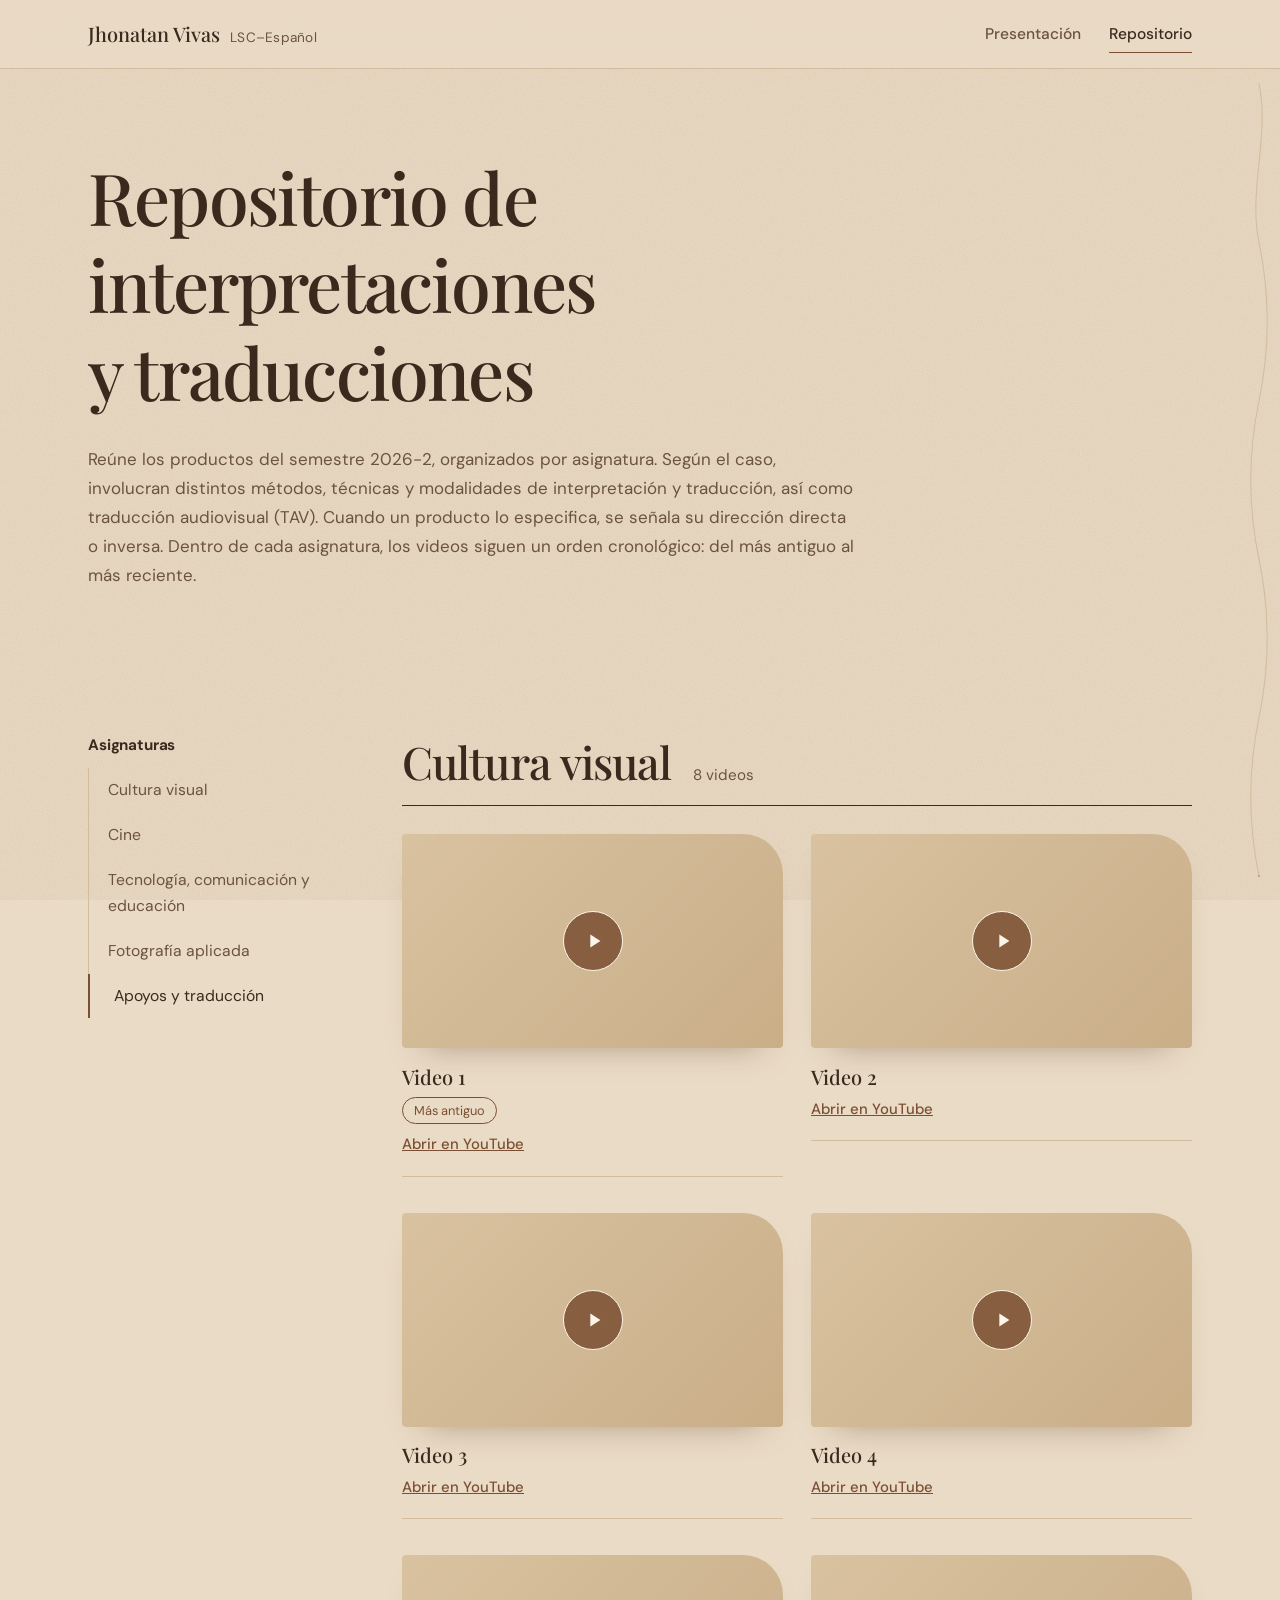
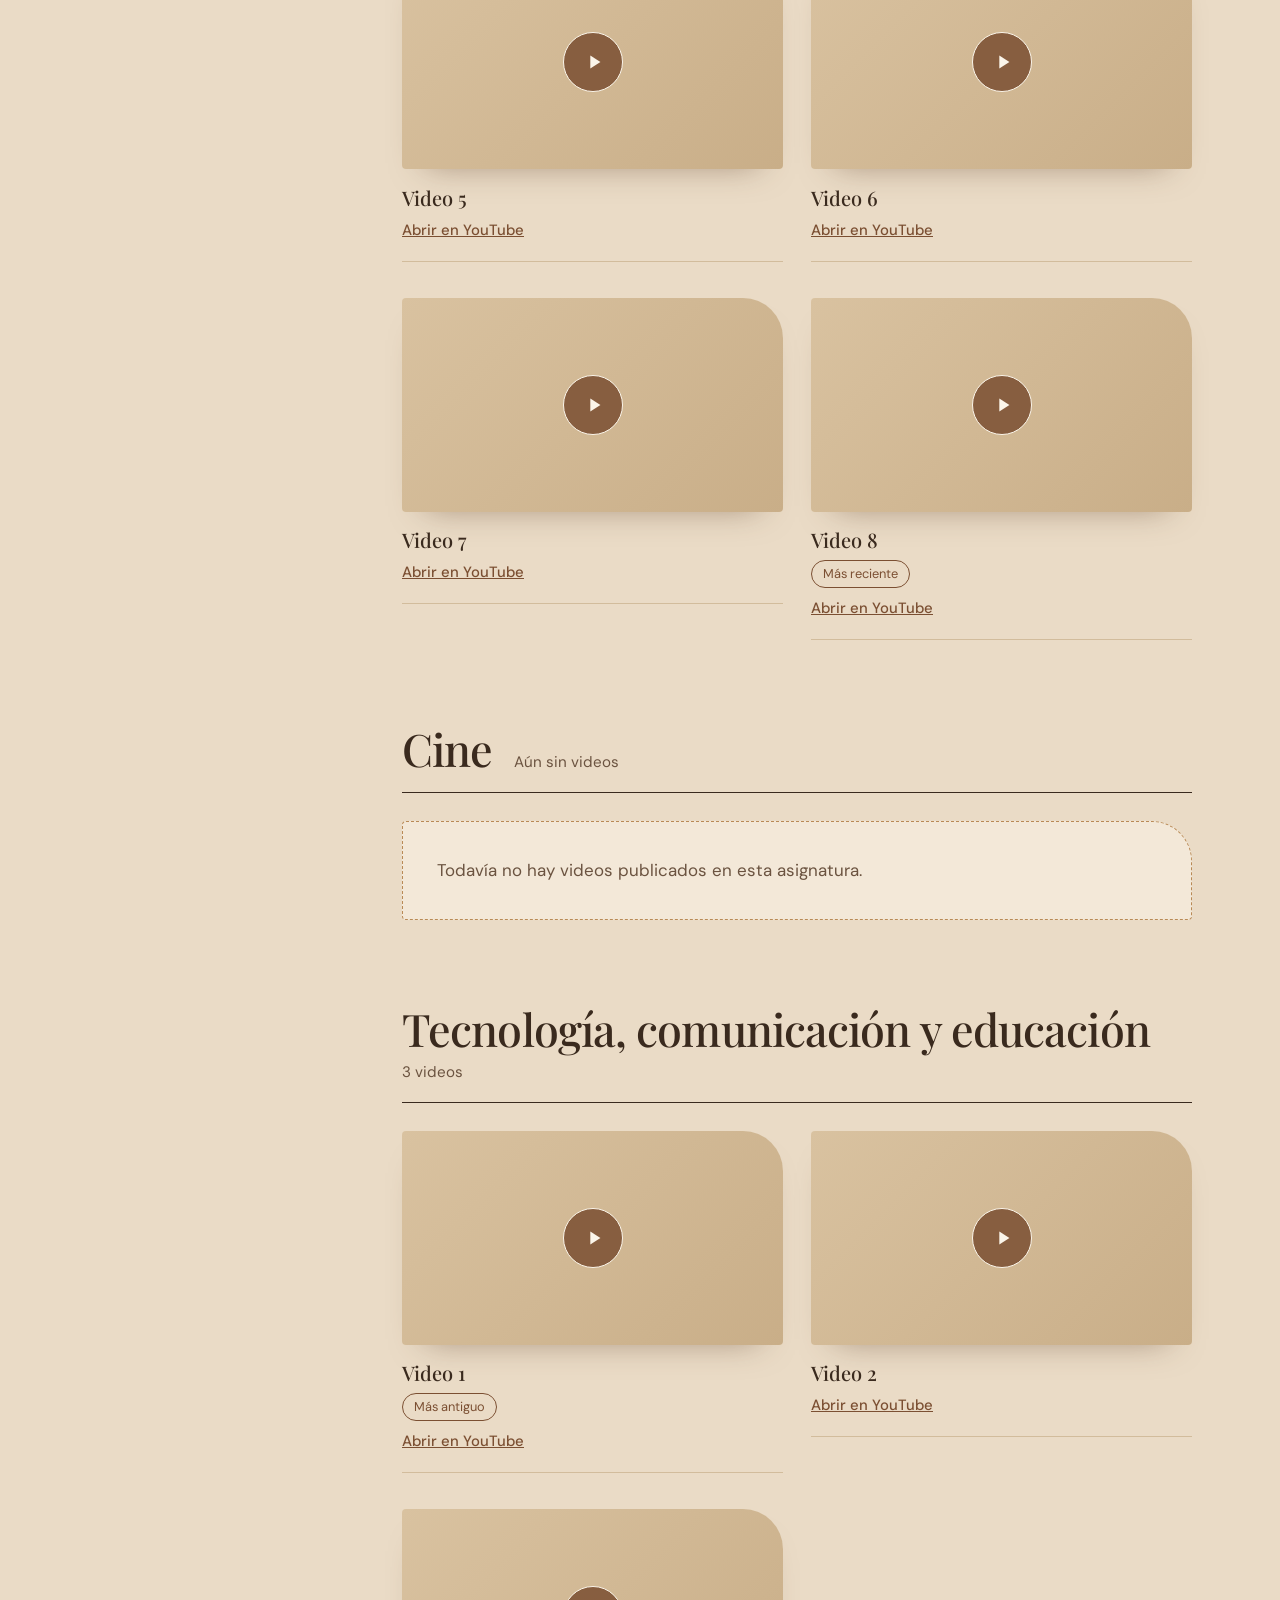
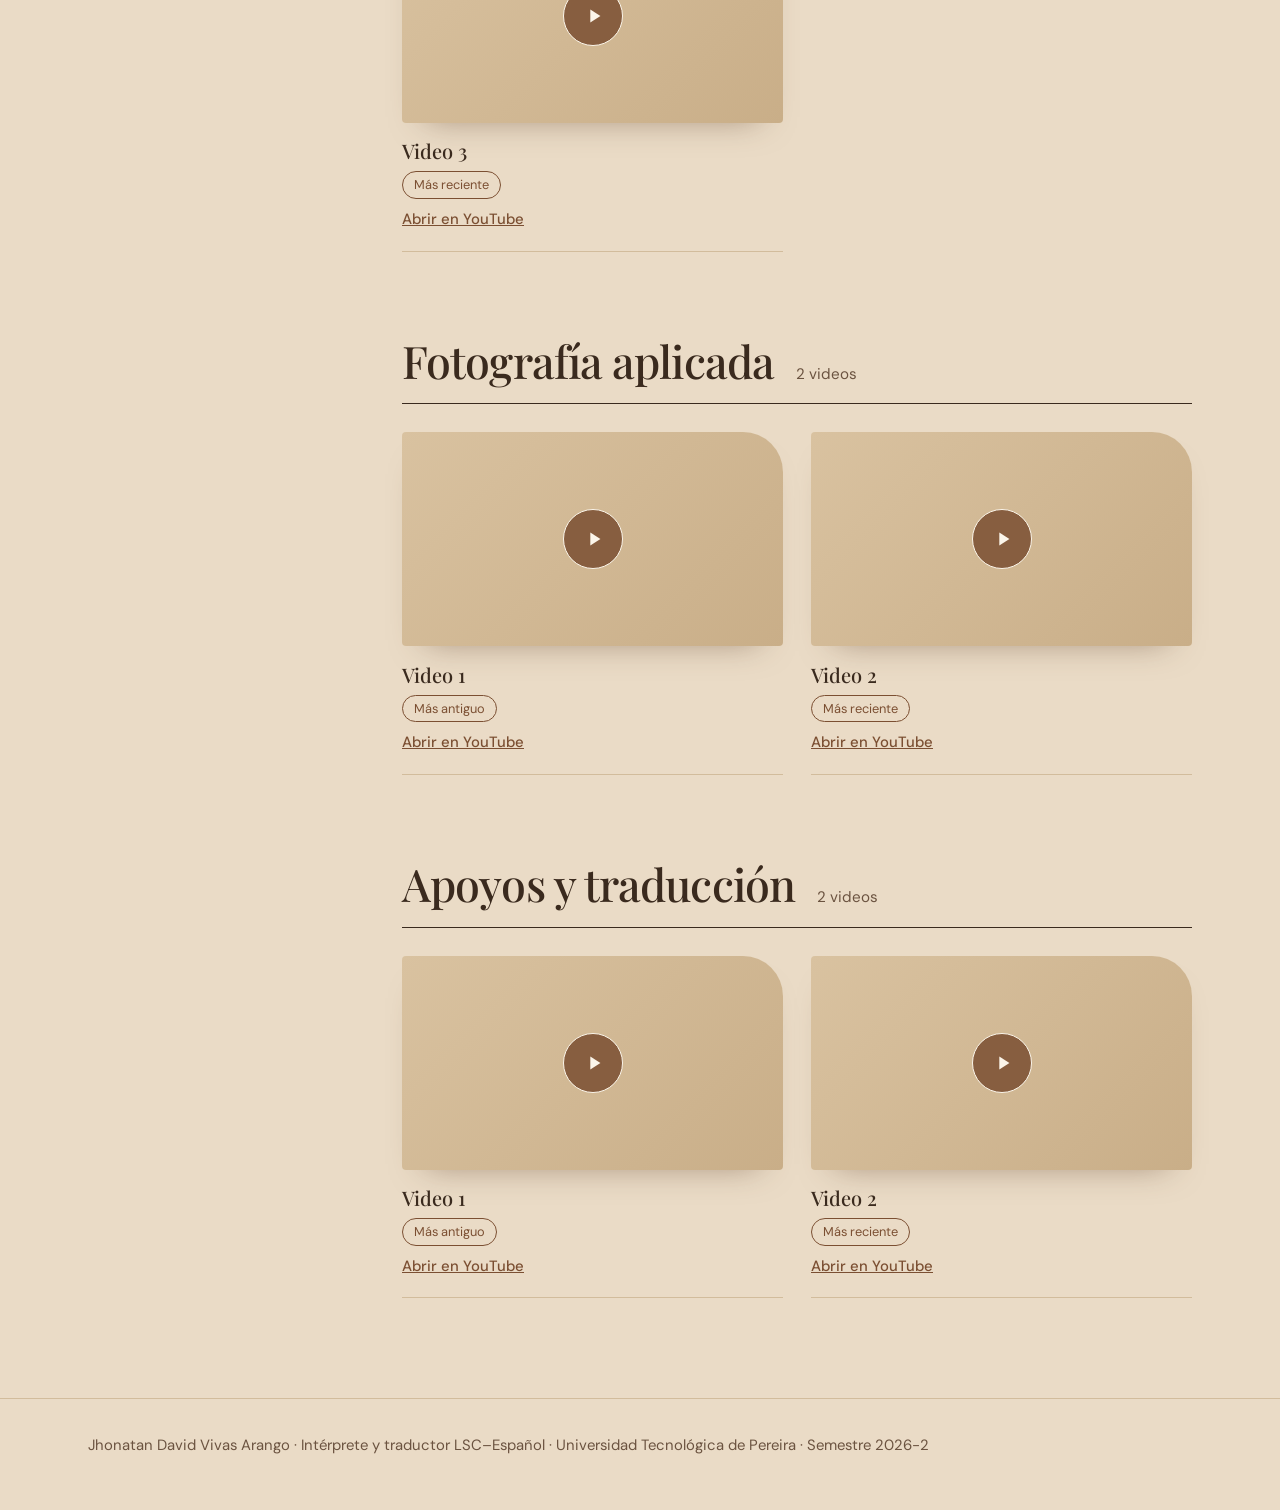
==== commit a0c07b0b: "Paleta de colores" ====
--- a/productos/index.html
+++ b/productos/index.html
@@ -3,36 +3,247 @@
 <head>
 <meta charset="utf-8">
 <meta name="viewport" content="width=device-width, initial-scale=1">
+<link rel="preconnect" href="https://fonts.googleapis.com">
+<link rel="preconnect" href="https://fonts.gstatic.com" crossorigin>
+<link href="https://fonts.googleapis.com/css2?family=DM+Sans:wght@400;500;700&family=Playfair+Display:ital,wght@0,400;0,500;0,600;1,400&display=swap" rel="stylesheet">
+
 <title>Repositorio de interpretaciones y traducciones · Semestre 2026-2 · Jhonatan Vivas Arango</title>
 <meta name="description" content="Productos de interpretación y traducción LSC–Español del semestre 2026-2, organizados por asignatura.">
-<link rel="preconnect" href="https://fonts.googleapis.com">
-<link rel="preconnect" href="https://fonts.gstatic.com" crossorigin>
-<link href="https://fonts.googleapis.com/css2?family=Jost:wght@300;400;500&family=Newsreader:ital,opsz,wght@0,6..72,400;0,6..72,600;1,6..72,400&display=swap" rel="stylesheet">
-<link rel="stylesheet" href="../assets/style.css">
+<style>
+:root{
+  --bg:#EADBC6; --bg2:#F1E5D3; --surface:#F7EFE2; --cream:#FBF5EA; --line:#D2BC9C;
+  --ink:#3A2A1E; --muted:#6B5340; --mocha:#7B4F32; --mocha-d:#5E3A24; --caramel:#B98A56;
+  --display:"Playfair Display","Didot","Bodoni 72","Baskerville","Palatino Linotype",Georgia,serif;
+  --body:"DM Sans","Avenir Next","Segoe UI",system-ui,-apple-system,sans-serif;
+}
+*{box-sizing:border-box}
+html{scroll-behavior:smooth;scroll-padding-top:90px;background:var(--bg)}
+body{margin:0;background:var(--bg);color:var(--ink);font-family:var(--body);font-size:1.06rem;line-height:1.7;-webkit-font-smoothing:antialiased;overflow-x:hidden}
+body::before{content:"";position:fixed;inset:0;pointer-events:none;z-index:1;opacity:.28;mix-blend-mode:multiply;background-image:url("data:image/svg+xml;utf8,<svg xmlns='http://www.w3.org/2000/svg' width='220' height='220'><filter id='n'><feTurbulence type='fractalNoise' baseFrequency='.85' numOctaves='2' stitchTiles='stitch'/><feColorMatrix values='0 0 0 0 .45  0 0 0 0 .33  0 0 0 0 .22  0 0 0 .55 0'/></filter><rect width='100%' height='100%' filter='url(%23n)'/></svg>")}
+h1,h2,h3{font-family:var(--display);font-weight:500;margin:0;line-height:1.12;letter-spacing:-.01em}
+p{margin:0 0 14px}
+a{color:var(--mocha)}
+:focus-visible{outline:3px solid var(--mocha);outline-offset:3px;border-radius:3px}
+.wrap{max-width:1160px;margin:0 auto;padding:0 28px;position:relative}
+.skip{position:absolute;left:-999px;top:8px;background:var(--mocha);color:var(--cream);padding:8px 14px;z-index:100}
+.skip:focus{left:8px}
+
+/* Cortina de transición entre páginas */
+.curtain{position:fixed;inset:0;z-index:90;background:var(--caramel);border-radius:0 0 50% 50%/0 0 14vh 14vh;transform:translateY(-110%);pointer-events:none;animation:curtain-open 1s cubic-bezier(.7,0,.2,1) both}
+.curtain b{position:absolute;inset:0;display:grid;place-items:center;font:500 clamp(3rem,10vw,7rem)/1 var(--display);color:var(--cream);opacity:0;animation:cb 1s ease both}
+@keyframes curtain-open{0%{transform:translateY(0)}35%{transform:translateY(0)}100%{transform:translateY(-110%)}}
+@keyframes cb{0%{opacity:1}35%{opacity:1}60%{opacity:0}100%{opacity:0}}
+.leave .curtain{animation:curtain-close .55s cubic-bezier(.7,0,.2,1) forwards}
+.leave .curtain b{animation:none;opacity:1}
+@keyframes curtain-close{from{transform:translateY(-110%)}to{transform:translateY(0)}}
+
+/* Hilo de progreso */
+.progress{position:fixed;right:10px;top:84px;bottom:24px;width:22px;z-index:20;pointer-events:none}
+.progress svg{width:100%;height:100%;overflow:visible}
+.progress path{fill:none;stroke:var(--caramel);stroke-width:1.6;stroke-linecap:round;stroke-dasharray:1;stroke-dashoffset:1}
+.progress path.base{stroke:var(--line);stroke-dashoffset:0;stroke-width:1}
+
+/* Cabecera */
+.top{position:sticky;top:0;z-index:40;background:rgba(234,219,198,.86);backdrop-filter:blur(10px);border-bottom:1px solid var(--line)}
+.top .wrap{display:flex;align-items:center;justify-content:space-between;height:68px;gap:16px}
+.brand{font-family:var(--display);font-weight:500;font-size:1.25rem;color:var(--ink);text-decoration:none}
+.brand small{font-family:var(--body);font-weight:400;font-size:.85rem;color:var(--muted);margin-left:10px;letter-spacing:.02em}
+.nav{display:flex;gap:28px}
+.nav a{font-weight:500;font-size:.97rem;color:var(--muted);text-decoration:none;padding:6px 0;background:linear-gradient(var(--mocha),var(--mocha)) 0 100%/0 1.5px no-repeat;transition:color .2s,background-size .4s}
+.nav a:hover{color:var(--ink);background-size:100% 1.5px}
+.nav a[aria-current="page"]{color:var(--ink);background-size:100% 1.5px}
+
+[data-trail] canvas.trail{position:absolute;inset:0;width:100%;height:100%;pointer-events:none;z-index:0}
+
+/* Portada */
+.hero{position:relative;padding:84px 0 96px;overflow:hidden}
+.hero .wrap{display:grid;grid-template-columns:1.2fr .8fr;gap:56px;align-items:center;z-index:2}
+.hero h1{font-size:clamp(2.6rem,5.8vw,5rem);letter-spacing:-.025em}
+.ln{display:block;overflow:hidden;padding:.04em 0 .16em;margin-bottom:-.1em}
+.ln>span{display:block;animation:up 1.2s cubic-bezier(.2,.75,.2,1) both;animation-delay:var(--d,0s)}
+@keyframes up{from{transform:translateY(110%)}to{transform:none}}
+.role{font-weight:500;font-size:1.18rem;margin:30px 0 16px;max-width:42ch}
+.lead{color:var(--muted);max-width:56ch}
+.meta{display:flex;flex-wrap:wrap;margin-top:28px;border-top:1px solid var(--line)}
+.meta span{font-size:.93rem;padding:13px 22px 0 0;margin-right:22px}
+.meta span+span{border-left:1px solid var(--line);padding-left:22px}
+.fade{animation:fade 1.1s ease both;animation-delay:var(--d,0s)}
+@keyframes fade{from{opacity:0;transform:translateY(16px)}to{opacity:1;transform:none}}
+
+.portrait-wrap{position:relative;justify-self:center;width:100%;max-width:390px}
+.art{position:absolute;inset:-16% -30%;width:160%;height:132%;pointer-events:none;overflow:visible;transform:translate(calc(var(--px,0)*24px),calc(var(--py,0)*24px));transition:transform .8s cubic-bezier(.2,.7,.2,1)}
+.art path.t{fill:none;stroke-width:1.5;stroke-linecap:round;stroke-dasharray:1;stroke-dashoffset:1;animation:loopdraw 11s cubic-bezier(.6,.05,.3,1) infinite;animation-delay:var(--d,.3s)}
+.art .ink{stroke:var(--ink)} .art .mo{stroke:var(--mocha)} .art .ca{stroke:var(--caramel)}
+@keyframes loopdraw{0%{stroke-dashoffset:1}28%{stroke-dashoffset:0}72%{stroke-dashoffset:0}100%{stroke-dashoffset:-1}}
+.portrait{position:relative;aspect-ratio:4/5;border-radius:999px 999px 6px 6px;overflow:hidden;background:var(--surface);z-index:1;box-shadow:0 30px 60px -30px rgba(90,58,36,.5)}
+.portrait img{position:absolute;inset:0;width:100%;height:100%;object-fit:cover}
+.portrait .ph{position:absolute;inset:0;display:grid;place-content:center;text-align:center;color:var(--muted);gap:8px;font-size:.98rem}
+.portrait .ph b{font-family:var(--display);font-weight:400;font-size:6rem;color:var(--mocha);line-height:1}
+.frame-off{position:absolute;inset:22px -22px -22px 22px;border:1px solid var(--caramel);border-radius:999px 999px 6px 6px;z-index:0;animation:breathe 7s ease-in-out infinite}
+@keyframes breathe{0%,100%{transform:translate(0,0)}50%{transform:translate(6px,6px)}}
+.art-note{margin:36px 0 0;font-size:.92rem;color:var(--muted);text-align:center;position:relative;z-index:1}
+
+/* Reglas */
+.rule{display:block;width:100%;max-width:1160px;height:34px;margin:0 auto;padding:0 28px;overflow:visible;position:relative;z-index:2}
+.rule path{fill:none;stroke:var(--caramel);stroke-width:1.3;stroke-dasharray:1;stroke-dashoffset:1;transition:stroke-dashoffset 2.4s cubic-bezier(.5,.1,.2,1)}
+.js .rule.in path{stroke-dashoffset:0}
+html:not(.js) .rule path{stroke-dashoffset:0}
+
+.block{padding:80px 0;position:relative;z-index:2}
+.sec-head{max-width:64ch;margin-bottom:46px}
+.sec-head h2{font-size:clamp(2rem,4.4vw,3.3rem);letter-spacing:-.02em}
+.sec-head p{color:var(--muted);margin-top:18px}
+
+/* Áreas */
+.areas{border-top:1px solid var(--ink)}
+.area{display:grid;grid-template-columns:96px 1fr 1.5fr;gap:12px 36px;align-items:start;padding:30px 0;border-bottom:1px solid var(--line)}
+.area svg{width:84px;height:48px;overflow:visible}
+.area svg path{fill:none;stroke:var(--mocha);stroke-width:1.7;stroke-linecap:round;stroke-dasharray:1;stroke-dashoffset:1;transition:stroke-dashoffset 1.8s cubic-bezier(.5,.1,.2,1)}
+.js .area.in svg path{stroke-dashoffset:0}
+html:not(.js) .area svg path{stroke-dashoffset:0}
+.area h3{font-size:1.6rem}
+.area p{color:var(--muted);margin:0}
+
+/* Seguimiento */
+.fb{display:grid;grid-template-columns:1fr 1fr;gap:56px}
+.persp{border-top:2px solid var(--mocha);padding-top:22px}
+.persp h3{font-size:1.7rem;margin-bottom:10px}
+.persp>p{color:var(--muted)}
+.persp ul{list-style:none;margin:16px 0 0;padding:0}
+.persp li{padding:11px 0 11px 26px;border-top:1px solid var(--line);position:relative}
+.persp li::before{content:"";position:absolute;left:0;top:1.35em;width:14px;height:1px;background:var(--caramel)}
+.cta{margin-top:56px;display:grid;grid-template-columns:1fr auto;gap:44px;align-items:center;background:var(--cream);border:1px solid var(--caramel);padding:48px;border-radius:6px 100px 6px 6px;box-shadow:0 30px 60px -40px rgba(90,58,36,.45)}
+.cta h3{font-size:2.2rem;margin-bottom:12px}
+.cta p{max-width:50ch;color:var(--muted)}
+.actions{display:flex;flex-wrap:wrap;gap:14px;margin-top:24px}
+.btn{display:inline-block;font-family:var(--body);font-weight:700;font-size:.98rem;text-decoration:none;padding:13px 26px;border:1.5px solid var(--mocha);border-radius:3px;position:relative;overflow:hidden;isolation:isolate;transition:color .3s}
+.btn::before{content:"";position:absolute;inset:0;transform:scaleX(0);transform-origin:left;transition:transform .5s cubic-bezier(.2,.7,.2,1);z-index:-1}
+.btn.solid{background:var(--mocha);color:var(--cream)}
+.btn.solid::before{background:var(--mocha-d)}
+.btn.ghost{color:var(--mocha)}
+.btn.ghost::before{background:var(--mocha)}
+.btn:hover::before{transform:scaleX(1)}
+.btn.ghost:hover{color:var(--cream)}
+.qr{width:200px;text-align:center}
+.qr .box{position:relative;width:200px;height:200px;background:#fff;display:grid;place-items:center;border:1px solid var(--line);border-radius:4px;overflow:hidden}
+.qr img{position:absolute;inset:0;width:100%;height:100%;object-fit:contain;background:#fff}
+.qr .ph{color:#6b6258;font-size:.9rem;padding:18px;line-height:1.35}
+.qr small{display:block;margin-top:12px;font-size:.9rem;color:var(--muted)}
+
+/* Contacto */
+.contact{display:flex;flex-wrap:wrap;border-top:1px solid var(--ink)}
+.contact a{flex:1 1 300px;text-decoration:none;color:var(--ink);padding:26px 0;border-bottom:1px solid var(--line)}
+.contact a+a{padding-left:34px;border-left:1px solid var(--line)}
+.contact span{display:block;font-size:.9rem;color:var(--muted)}
+.contact b{font-family:var(--display);font-weight:500;font-size:1.7rem;overflow-wrap:anywhere;background:linear-gradient(var(--mocha),var(--mocha)) 0 100%/0 1.5px no-repeat;transition:background-size .5s}
+.contact a:hover b{background-size:100% 1.5px}
+
+/* Repositorio */
+.phead{position:relative;padding:84px 0 70px;overflow:hidden}
+.phead .wrap{z-index:2}
+.phead h1{font-size:clamp(2.4rem,5.6vw,4.7rem);letter-spacing:-.025em}
+.phead p.intro{color:var(--muted);max-width:64ch;margin-top:30px}
+.art2{position:absolute;right:-30px;top:10px;width:min(600px,62vw);height:auto;pointer-events:none;z-index:1}
+.art2 path{fill:none;stroke-width:1.5;stroke-linecap:round;stroke-dasharray:1;stroke-dashoffset:1;animation:loopdraw 12s cubic-bezier(.6,.05,.3,1) infinite;animation-delay:var(--d,.3s)}
+.layout{display:grid;grid-template-columns:250px 1fr;gap:64px;padding:64px 28px 100px;position:relative;z-index:2}
+.side{position:sticky;top:96px;align-self:start}
+.side h2{font-family:var(--body);font-weight:700;font-size:.95rem;margin-bottom:14px}
+.side ul{list-style:none;margin:0;padding:0;border-left:1px solid var(--line)}
+.side a{display:block;padding:9px 18px;margin-left:-1px;border-left:2px solid transparent;font-size:.98rem;color:var(--muted);text-decoration:none;transition:color .2s,border-color .2s,padding .3s}
+.side a:hover,.side a.on{color:var(--ink);border-left-color:var(--mocha);padding-left:24px}
+.subject{margin-bottom:84px}
+.subject:last-child{margin-bottom:0}
+.subject>header{display:flex;flex-wrap:wrap;align-items:baseline;gap:6px 22px;padding-bottom:16px;margin-bottom:28px;border-bottom:1px solid var(--ink)}
+.subject h2{font-size:clamp(1.9rem,3.8vw,2.8rem);letter-spacing:-.02em}
+.subject header span{font-size:.95rem;color:var(--muted)}
+.grid{display:grid;grid-template-columns:repeat(auto-fill,minmax(290px,1fr));gap:36px 28px}
+.vid{display:flex;flex-direction:column}
+.frame{position:relative;aspect-ratio:16/9;background:linear-gradient(135deg,#D9C2A0,#C9AE88);overflow:hidden;border-radius:4px 40px 4px 4px;transform:perspective(900px) rotateX(var(--rx,0deg)) rotateY(var(--ry,0deg));transition:transform .35s ease,box-shadow .35s;box-shadow:0 18px 34px -24px rgba(90,58,36,.55)}
+.vid:hover .frame{box-shadow:0 28px 44px -22px rgba(90,58,36,.6)}
+.frame button{all:unset;cursor:pointer;display:block;width:100%;height:100%;position:relative}
+.frame button:focus-visible{outline:3px solid var(--mocha);outline-offset:-3px}
+.frame img{width:100%;height:100%;object-fit:cover;display:block;filter:sepia(.45) saturate(.8);transition:filter .5s,transform .9s cubic-bezier(.2,.7,.2,1)}
+.vid:hover .frame img{filter:none;transform:scale(1.05)}
+.play{position:absolute;inset:0;margin:auto;width:60px;height:60px;border-radius:50%;border:1.5px solid var(--cream);display:grid;place-items:center;background:rgba(123,79,50,.85);transition:transform .4s}
+.vid:hover .play{transform:scale(1.14)}
+.play svg{width:22px;height:22px;fill:var(--cream);margin-left:3px}
+.frame iframe{position:absolute;inset:0;width:100%;height:100%;border:0}
+.cap{padding:16px 0 18px;display:flex;flex-direction:column;gap:8px;position:relative;border-bottom:1px solid var(--line)}
+.cap::after{content:"";position:absolute;left:0;bottom:-1px;height:1.5px;width:100%;background:var(--mocha);transform:scaleX(0);transform-origin:left;transition:transform .6s cubic-bezier(.2,.7,.2,1)}
+.vid:hover .cap::after{transform:scaleX(1)}
+.cap strong{font-family:var(--display);font-weight:500;font-size:1.25rem;line-height:1.2}
+.tags{display:flex;flex-wrap:wrap;gap:8px}
+.tag{font-size:.8rem;padding:2px 11px;border:1px solid var(--line);color:var(--muted);border-radius:999px}
+.tag.when{border-color:var(--mocha);color:var(--mocha)}
+.cap a{font-size:.93rem;font-weight:500}
+.empty{border:1px dashed var(--caramel);padding:34px;color:var(--muted);border-radius:4px 40px 4px 4px;background:rgba(251,245,234,.5)}
+
+footer{border-top:1px solid var(--line);padding:34px 0 52px;color:var(--muted);font-size:.93rem;position:relative;z-index:2}
+
+.js .rv{opacity:0;transform:translateY(24px);transition:opacity .9s ease,transform .9s cubic-bezier(.2,.7,.2,1);transition-delay:calc(var(--i,0)*100ms)}
+.js .rv.in{opacity:1;transform:none}
+
+@media (max-width:1250px){.progress{display:none}}
+@media (max-width:900px){
+  .hero{padding:48px 0 64px}
+  .hero .wrap{grid-template-columns:1fr;gap:70px}
+  .portrait-wrap{order:-1;max-width:280px;justify-self:start}
+  .area{grid-template-columns:1fr;gap:12px}
+  .fb,.cta{grid-template-columns:1fr;gap:40px}
+  .cta{padding:32px 26px;border-radius:6px 60px 6px 6px}
+  .qr{justify-self:start}
+  .layout{grid-template-columns:1fr;gap:34px}
+  .side{position:static}
+  .side ul{display:flex;flex-wrap:wrap;gap:8px;border:0}
+  .side a{border:1px solid var(--line);border-radius:999px;margin:0;padding:8px 16px}
+  .side a:hover,.side a.on{padding-left:16px;border-color:var(--mocha)}
+  .contact a+a{padding-left:0;border-left:0}
+  .art2{opacity:.3}
+}
+@media (max-width:520px){.nav{gap:16px}.brand small{display:none}}
+@media (prefers-reduced-motion:reduce){
+  html{scroll-behavior:auto}
+  .curtain{display:none}
+  .ln>span,.fade,.frame-off{animation:none}
+  .art path.t,.art2 path{animation:none;stroke-dashoffset:0}
+  .rule path,.area svg path{stroke-dashoffset:0;transition:none}
+  .js .rv{opacity:1;transform:none;transition:none}
+  .art{transform:none;transition:none}
+  .btn::before,.frame,.frame img,.play,.cap::after,.contact b,.nav a{transition:none}
+}
+
+</style>
 </head>
 <body>
 <a class="skip" href="#contenido">Saltar al contenido</a>
+<div class="curtain" aria-hidden="true"><b>JV</b></div>
+<div class="progress" aria-hidden="true"><svg viewBox="0 0 22 600" preserveAspectRatio="none"><path class="base" pathLength="1" d="M11 0 C 22 40, 0 80, 11 120 S 22 200, 11 240 S 0 320, 11 360 S 22 440, 11 480 S 0 560, 11 600"/><path class="fill" pathLength="1" d="M11 0 C 22 40, 0 80, 11 120 S 22 200, 11 240 S 0 320, 11 360 S 22 440, 11 480 S 0 560, 11 600"/></svg></div>
+
 
 <header class="top">
   <div class="wrap">
-    <a class="brand" href="../">Jhonatan Vivas<small>LSC–Español</small></a>
+    <a class="brand" href="../" data-go>Jhonatan Vivas<small>LSC–Español</small></a>
     <nav class="nav" aria-label="Principal">
-      <a href="../">Presentación</a>
-      <a href="./" aria-current="page">Repositorio</a>
+      <a href="../" data-go>Presentación</a>
+      <a href="./" data-go aria-current="page">Repositorio</a>
     </nav>
   </div>
 </header>
 
 <main id="contenido">
   <section class="phead" data-trail>
-    <svg class="art2" viewBox="0 0 560 360" aria-hidden="true">
-      <path stroke="#A9814A" pathLength="1" style="--d:.3s" d="M120 180 a8 8 0 0 1 16 0 a20 20 0 0 1 -40 0 a36 36 0 0 1 72 0 a56 56 0 0 1 -112 0 a80 80 0 0 1 160 0 a106 106 0 0 1 -212 0"/>
-      <path stroke="#1F4A44" pathLength="1" style="--d:.8s" d="M20 70 C 90 10, 150 130, 230 70 S 370 10, 440 70 S 530 130, 580 60"/>
-      <path stroke="#26221C" pathLength="1" style="--d:1.3s" d="M300 300 L340 250 L380 310 L420 250 L460 310 L500 250 L540 300"/>
+    <svg class="art2" viewBox="0 0 600 380" aria-hidden="true">
+      <path stroke="#B98A56" pathLength="1" style="--d:1s" d="M130 190 a8 8 0 0 1 16 0 a20 20 0 0 1 -40 0 a36 36 0 0 1 72 0 a56 56 0 0 1 -112 0 a80 80 0 0 1 160 0 a106 106 0 0 1 -212 0"/>
+      <path stroke="#7B4F32" pathLength="1" style="--d:1.8s" d="M20 70 C 90 10, 150 130, 230 70 S 370 10, 440 70 S 530 130, 610 60"/>
+      <path stroke="#3A2A1E" pathLength="1" style="--d:2.6s" d="M310 320 L350 270 L390 330 L430 270 L470 330 L510 270 L560 320"/>
     </svg>
     <div class="wrap">
-      <h1><span class="ln"><span style="--d:.1s">Repositorio de</span></span><span class="ln"><span style="--d:.25s">interpretaciones</span></span><span class="ln"><span style="--d:.4s">y traducciones</span></span></h1>
-      <p class="intro fade" style="--d:.8s">Reúne los productos del semestre 2026-2, organizados por asignatura. Según el caso, involucran distintos métodos, técnicas y modalidades de interpretación y traducción, así como traducción audiovisual (TAV). Cuando un producto lo especifica, se señala su dirección directa o inversa. Dentro de cada asignatura, los videos siguen un orden cronológico: del más antiguo al más reciente.</p>
+      <h1>
+        <span class="ln"><span style="--d:.5s">Repositorio de</span></span>
+        <span class="ln"><span style="--d:.65s">interpretaciones</span></span>
+        <span class="ln"><span style="--d:.8s">y traducciones</span></span>
+      </h1>
+      <p class="intro fade" style="--d:1.2s">Reúne los productos del semestre 2026-2, organizados por asignatura. Según el caso, involucran distintos métodos, técnicas y modalidades de interpretación y traducción, así como traducción audiovisual (TAV). Cuando un producto lo especifica, se señala su dirección directa o inversa. Dentro de cada asignatura, los videos siguen un orden cronológico: del más antiguo al más reciente.</p>
     </div>
   </section>
 
@@ -51,15 +262,90 @@
   <div class="wrap">Jhonatan David Vivas Arango · Intérprete y traductor LSC–Español · Universidad Tecnológica de Pereira · Semestre 2026-2</div>
 </footer>
 
-<script src="../assets/site.js"></script>
+<script>
+(function(){
+  var reduce = matchMedia("(prefers-reduced-motion: reduce)").matches;
+  var root = document.documentElement;
+  root.classList.add("js");
+
+  /* Aparición al desplazarse */
+  var io = ("IntersectionObserver" in window) && !reduce ? new IntersectionObserver(function(es){
+    es.forEach(function(e){ if(e.isIntersecting){ e.target.classList.add("in"); io.unobserve(e.target);} });
+  },{threshold:.12}) : null;
+  window.siteReveal = function(){
+    document.querySelectorAll(".rv,.rule,.area").forEach(function(el){
+      if(el.dataset.seen) return; el.dataset.seen = 1;
+      if(io) io.observe(el); else el.classList.add("in");
+    });
+  };
+  siteReveal();
+
+  /* Hilo de progreso: se dibuja con el desplazamiento */
+  var pp = document.querySelector(".progress path.fill");
+  if(pp){
+    var upd = function(){
+      var h = document.documentElement.scrollHeight - innerHeight;
+      var p = h > 0 ? Math.min(1, Math.max(0, scrollY/h)) : 0;
+      pp.style.strokeDashoffset = (1 - p).toFixed(4);
+    };
+    addEventListener("scroll", upd, {passive:true}); addEventListener("resize", upd); upd();
+  }
+
+  /* Cortina al navegar entre páginas */
+  if(!reduce){
+    document.addEventListener("click", function(e){
+      var a = e.target.closest && e.target.closest("a[data-go]");
+      if(!a || e.metaKey || e.ctrlKey || e.shiftKey || e.button) return;
+      e.preventDefault();
+      root.classList.add("leave");
+      setTimeout(function(){ location.href = a.href; }, 560);
+    });
+    addEventListener("pageshow", function(e){ if(e.persisted) root.classList.remove("leave"); });
+  }
+
+  if(reduce){ document.querySelectorAll("animateMotion").forEach(function(a){ a.parentNode.remove(); }); return; }
+
+  /* Estela de tinta */
+  document.querySelectorAll("[data-trail]").forEach(function(host){
+    var c = document.createElement("canvas"); c.className = "trail"; host.insertBefore(c, host.firstChild);
+    var ctx = c.getContext("2d"), pts = [], raf = 0, w = 0, h = 0, life = 1600;
+    function size(){
+      var d = Math.min(devicePixelRatio || 1, 2), r = host.getBoundingClientRect();
+      w = r.width; h = r.height; c.width = w*d; c.height = h*d; ctx.setTransform(d,0,0,d,0,0);
+    }
+    size(); addEventListener("resize", size);
+    host.addEventListener("pointermove", function(e){
+      var r = host.getBoundingClientRect();
+      pts.push({x:e.clientX - r.left, y:e.clientY - r.top, t:performance.now()});
+      if(pts.length > 150) pts.shift();
+      host.style.setProperty("--px", ((e.clientX - r.left)/r.width - .5).toFixed(3));
+      host.style.setProperty("--py", ((e.clientY - r.top)/r.height - .5).toFixed(3));
+      if(!raf) raf = requestAnimationFrame(draw);
+    });
+    function draw(now){
+      ctx.clearRect(0,0,w,h);
+      pts = pts.filter(function(p){ return now - p.t < life; });
+      ctx.lineCap = "round"; ctx.lineJoin = "round";
+      for(var i = 1; i < pts.length; i++){
+        var a = pts[i-1], b = pts[i], k = 1 - (now - b.t)/life;
+        ctx.beginPath(); ctx.moveTo(a.x,a.y); ctx.lineTo(b.x,b.y);
+        ctx.strokeStyle = "rgba(123,79,50," + (0.8*k).toFixed(3) + ")";
+        ctx.lineWidth = .6 + 2.8*k; ctx.stroke();
+      }
+      raf = pts.length ? requestAnimationFrame(draw) : 0;
+    }
+  });
+})();
+
+</script>
 <script>
 /* ================================================================
    EDITAR AQUÍ: asignaturas y videos, del más antiguo al más reciente.
    Cada video: { id:"ID_YOUTUBE", title:"Título", tipo:"Dirección directa" }
    - title y tipo son opcionales. Sin title se muestra "Video 1", "Video 2", etc.
-   - tipo admite texto libre, por ejemplo: "Dirección inversa", "Traducción audiovisual (TAV)",
-     "Interpretación consecutiva". Escríbelo solo cuando tengas el dato.
-   - Para añadir un video nuevo, agrega una línea a "videos" de la asignatura.
+   - tipo es texto libre: "Dirección inversa", "Traducción audiovisual (TAV)", etc.
+     Escríbelo solo cuando tengas el dato.
+   - Para añadir un video, agrega una línea a "videos" de la asignatura.
    ================================================================ */
 const ASIGNATURAS = [
   { slug:"cultura-visual", nombre:"Cultura visual", videos:[
@@ -94,7 +380,7 @@
   sec.innerHTML = `<header><h2 id="h-${a.slug}">${a.nombre}</h2><span>${n===0?"Aún sin videos":n===1?"1 video":n+" videos"}</span></header>`;
 
   if(n===0){
-    const e = document.createElement("p"); e.className = "empty";
+    const e = document.createElement("p"); e.className = "empty rv";
     e.textContent = "Todavía no hay videos publicados en esta asignatura.";
     sec.appendChild(e);
   } else {
@@ -107,7 +393,7 @@
       card.innerHTML = `
         <div class="frame">
           <button type="button" aria-label="Reproducir ${titulo}, de ${a.nombre}">
-            <img src="https://i.ytimg.com/vi/${v.id}/hqdefault.jpg" alt="" loading="lazy">
+            <img src="https://i.ytimg.com/vi/${v.id}/hqdefault.jpg" alt="" loading="lazy" onerror="this.remove()">
             <span class="play">${PLAY}</span>
           </button>
         </div>
@@ -116,20 +402,30 @@
           ${tags?`<div class="tags">${tags}</div>`:""}
           <a href="https://www.youtube.com/watch?v=${v.id}" target="_blank" rel="noopener">Abrir en YouTube</a>
         </div>`;
+      const fr = card.querySelector(".frame");
       card.querySelector("button").addEventListener("click",()=>{
-        card.querySelector(".frame").innerHTML =
-          `<iframe src="https://www.youtube-nocookie.com/embed/${v.id}?autoplay=1&rel=0" title="${titulo} – ${a.nombre}" allow="accelerometer; autoplay; clipboard-write; encrypted-media; picture-in-picture; fullscreen" allowfullscreen></iframe>`;
+        fr.style.transform = "none";
+        fr.innerHTML = `<iframe src="https://www.youtube-nocookie.com/embed/${v.id}?autoplay=1&rel=0" title="${titulo} – ${a.nombre}" allow="accelerometer; autoplay; clipboard-write; encrypted-media; picture-in-picture; fullscreen" allowfullscreen></iframe>`;
+        fr.dataset.playing = 1;
       });
+      /* Inclinación suave al mover el cursor */
+      if(!matchMedia("(prefers-reduced-motion: reduce)").matches){
+        fr.addEventListener("pointermove",e=>{
+          if(fr.dataset.playing) return;
+          const r = fr.getBoundingClientRect();
+          fr.style.setProperty("--ry", (((e.clientX-r.left)/r.width-.5)*8).toFixed(2)+"deg");
+          fr.style.setProperty("--rx", (-((e.clientY-r.top)/r.height-.5)*8).toFixed(2)+"deg");
+        });
+        fr.addEventListener("pointerleave",()=>{ fr.style.setProperty("--rx","0deg"); fr.style.setProperty("--ry","0deg"); });
+      }
       g.appendChild(card);
     });
     sec.appendChild(g);
   }
   cont.appendChild(sec);
 });
-/* Las tarjetas se crean aquí; se registran para la animación de aparición */
 siteReveal();
 
-/* Resalta en el índice la asignatura visible */
 if("IntersectionObserver" in window){
   const links = [...document.querySelectorAll("[data-s]")];
   const so = new IntersectionObserver(es=>{
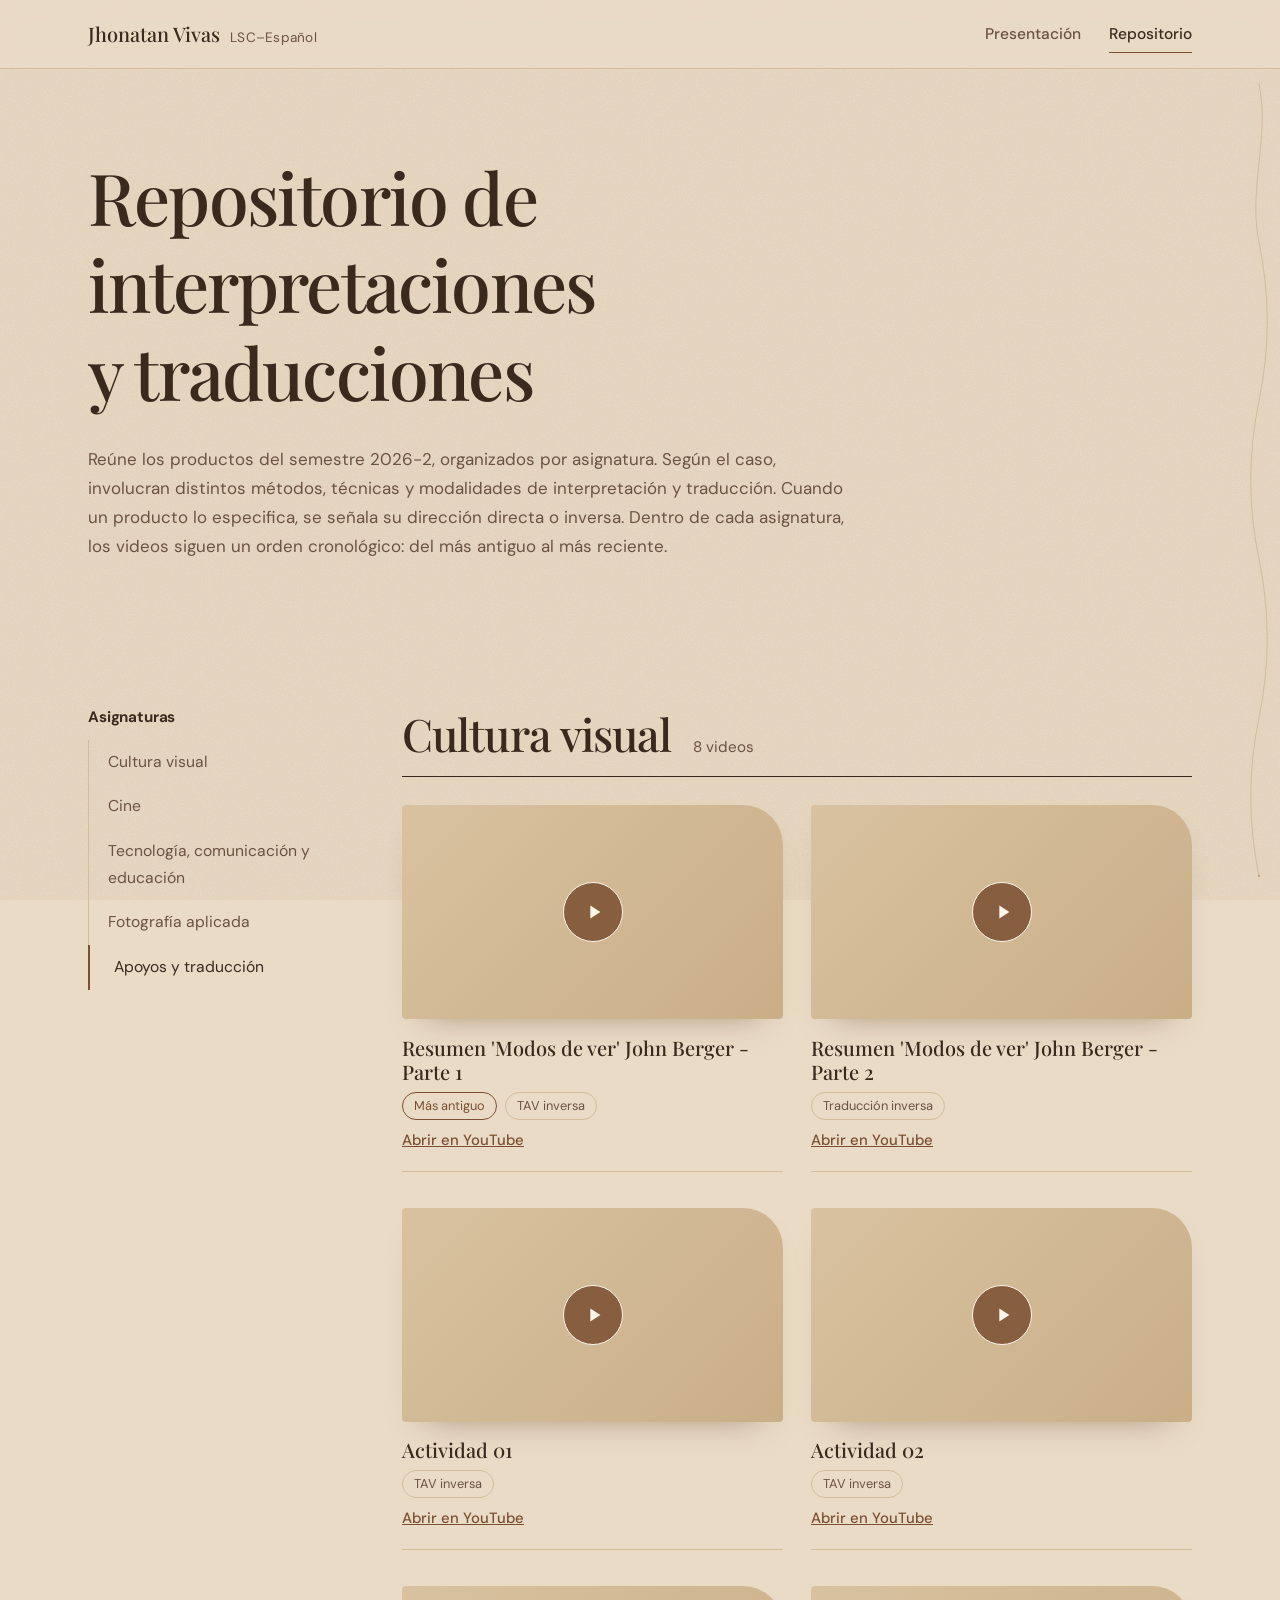
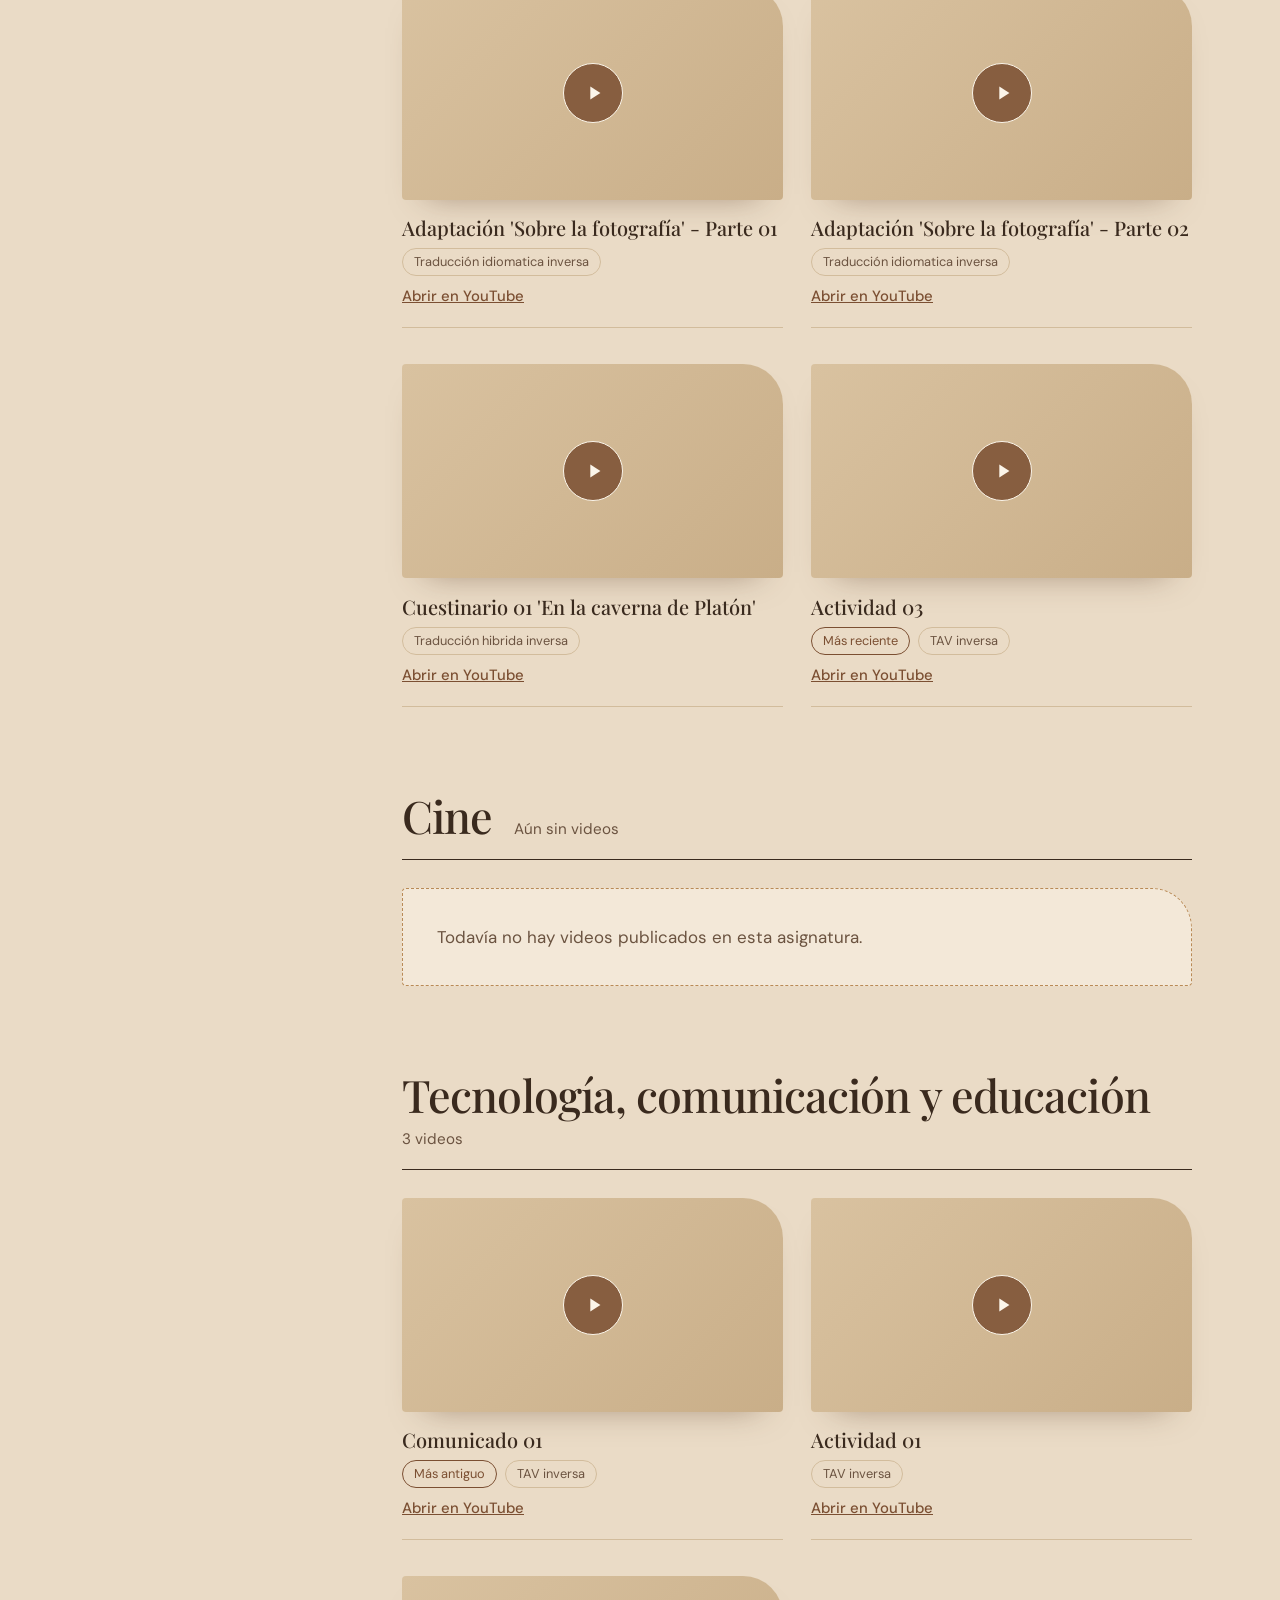
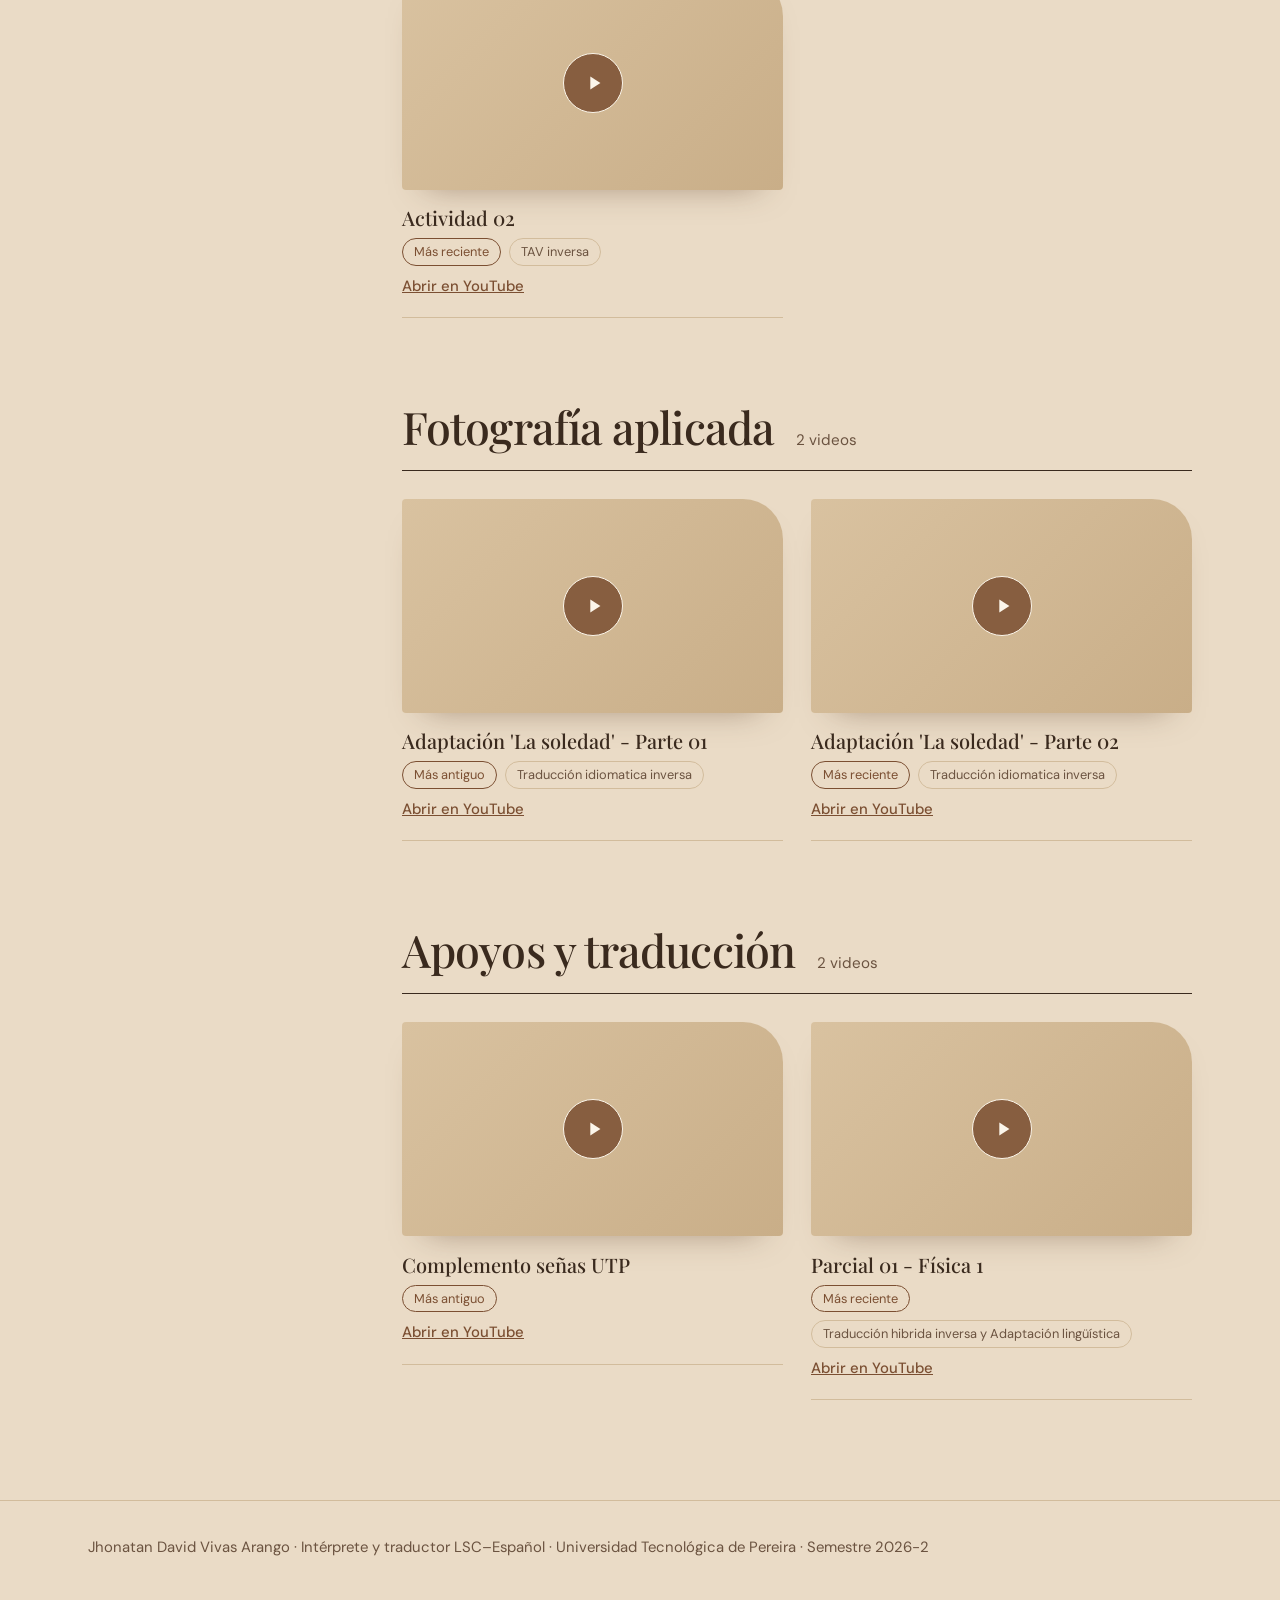
==== commit 705deef1: "ajustes" ====
--- a/productos/index.html
+++ b/productos/index.html
@@ -243,7 +243,7 @@
         <span class="ln"><span style="--d:.65s">interpretaciones</span></span>
         <span class="ln"><span style="--d:.8s">y traducciones</span></span>
       </h1>
-      <p class="intro fade" style="--d:1.2s">Reúne los productos del semestre 2026-2, organizados por asignatura. Según el caso, involucran distintos métodos, técnicas y modalidades de interpretación y traducción, así como traducción audiovisual (TAV). Cuando un producto lo especifica, se señala su dirección directa o inversa. Dentro de cada asignatura, los videos siguen un orden cronológico: del más antiguo al más reciente.</p>
+      <p class="intro fade" style="--d:1.2s">Reúne los productos del semestre 2026-2, organizados por asignatura. Según el caso, involucran distintos métodos, técnicas y modalidades de interpretación y traducción. Cuando un producto lo especifica, se señala su dirección directa o inversa. Dentro de cada asignatura, los videos siguen un orden cronológico: del más antiguo al más reciente.</p>
     </div>
   </section>
 
@@ -349,18 +349,30 @@
    ================================================================ */
 const ASIGNATURAS = [
   { slug:"cultura-visual", nombre:"Cultura visual", videos:[
-    {id:"O4LWMGDTI3w"},{id:"2sLqLR1HM_0"},{id:"bwEthtag1CA"},{id:"1hSqL8PLGQ8"},
-    {id:"YMUCKj_HAHM"},{id:"MB2N3JcL2ao"},{id:"HiLIHsYLi9o"},{id:"XaFjSMafB6U"}
+    {id:"O4LWMGDTI3w", title:"Resumen 'Modos de ver' John Berger - Parte 1", tipo:"TAV inversa"},
+    {id:"2sLqLR1HM_0", title:"Resumen 'Modos de ver' John Berger - Parte 2", tipo:"Traducción inversa"},
+    {id:"bwEthtag1CA", title:"Actividad 01", tipo:"TAV inversa"},
+    {id:"1hSqL8PLGQ8", title:"Actividad 02", tipo:"TAV inversa"},
+    {id:"YMUCKj_HAHM", title:"Adaptación 'Sobre la fotografía' - Parte 01", tipo:"Traducción idiomatica inversa"},
+    {id:"MB2N3JcL2ao", title:"Adaptación 'Sobre la fotografía' - Parte 02", tipo:"Traducción idiomatica inversa"},
+    {id:"HiLIHsYLi9o", title:"Cuestinario 01 'En la caverna de Platón'", tipo:"Traducción hibrida inversa"},
+    {id:"XaFjSMafB6U", title:"Actividad 03", tipo:"TAV inversa"}
   ]},
-  { slug:"cine", nombre:"Cine", videos:[] },
+  { slug:"cine", nombre:"Cine", videos:[
+
+  ]},
   { slug:"tecnologia-comunicacion-educacion", nombre:"Tecnología, comunicación y educación", videos:[
-    {id:"Iynk3xrrzao"},{id:"MNHW4tcCBlU"},{id:"gvd16v_3wwA"}
+    {id:"Iynk3xrrzao", title:"Comunicado 01", tipo:"TAV inversa"},
+    {id:"MNHW4tcCBlU", title:"Actividad 01", tipo:"TAV inversa"},
+    {id:"gvd16v_3wwA", title:"Actividad 02", tipo:"TAV inversa"}
   ]},
   { slug:"fotografia-aplicada", nombre:"Fotografía aplicada", videos:[
-    {id:"21yN17m7dN4"},{id:"fz7_SlXt-Gc"}
+    {id:"21yN17m7dN4", title:"Adaptación 'La soledad' - Parte 01", tipo:"Traducción idiomatica inversa"},
+    {id:"fz7_SlXt-Gc", title:"Adaptación 'La soledad' - Parte 02", tipo:"Traducción idiomatica inversa"}
   ]},
   { slug:"apoyos-traduccion", nombre:"Apoyos y traducción", videos:[
-    {id:"HM055ihY2T0"},{id:"D9girS0Yyrw"}
+    {id:"HM055ihY2T0", title:"Complemento señas UTP"},
+    {id:"D9girS0Yyrw", title:"Parcial 01 - Física 1", tipo:"Traducción hibrida inversa y Adaptación lingüística"}
   ]}
 ];
 
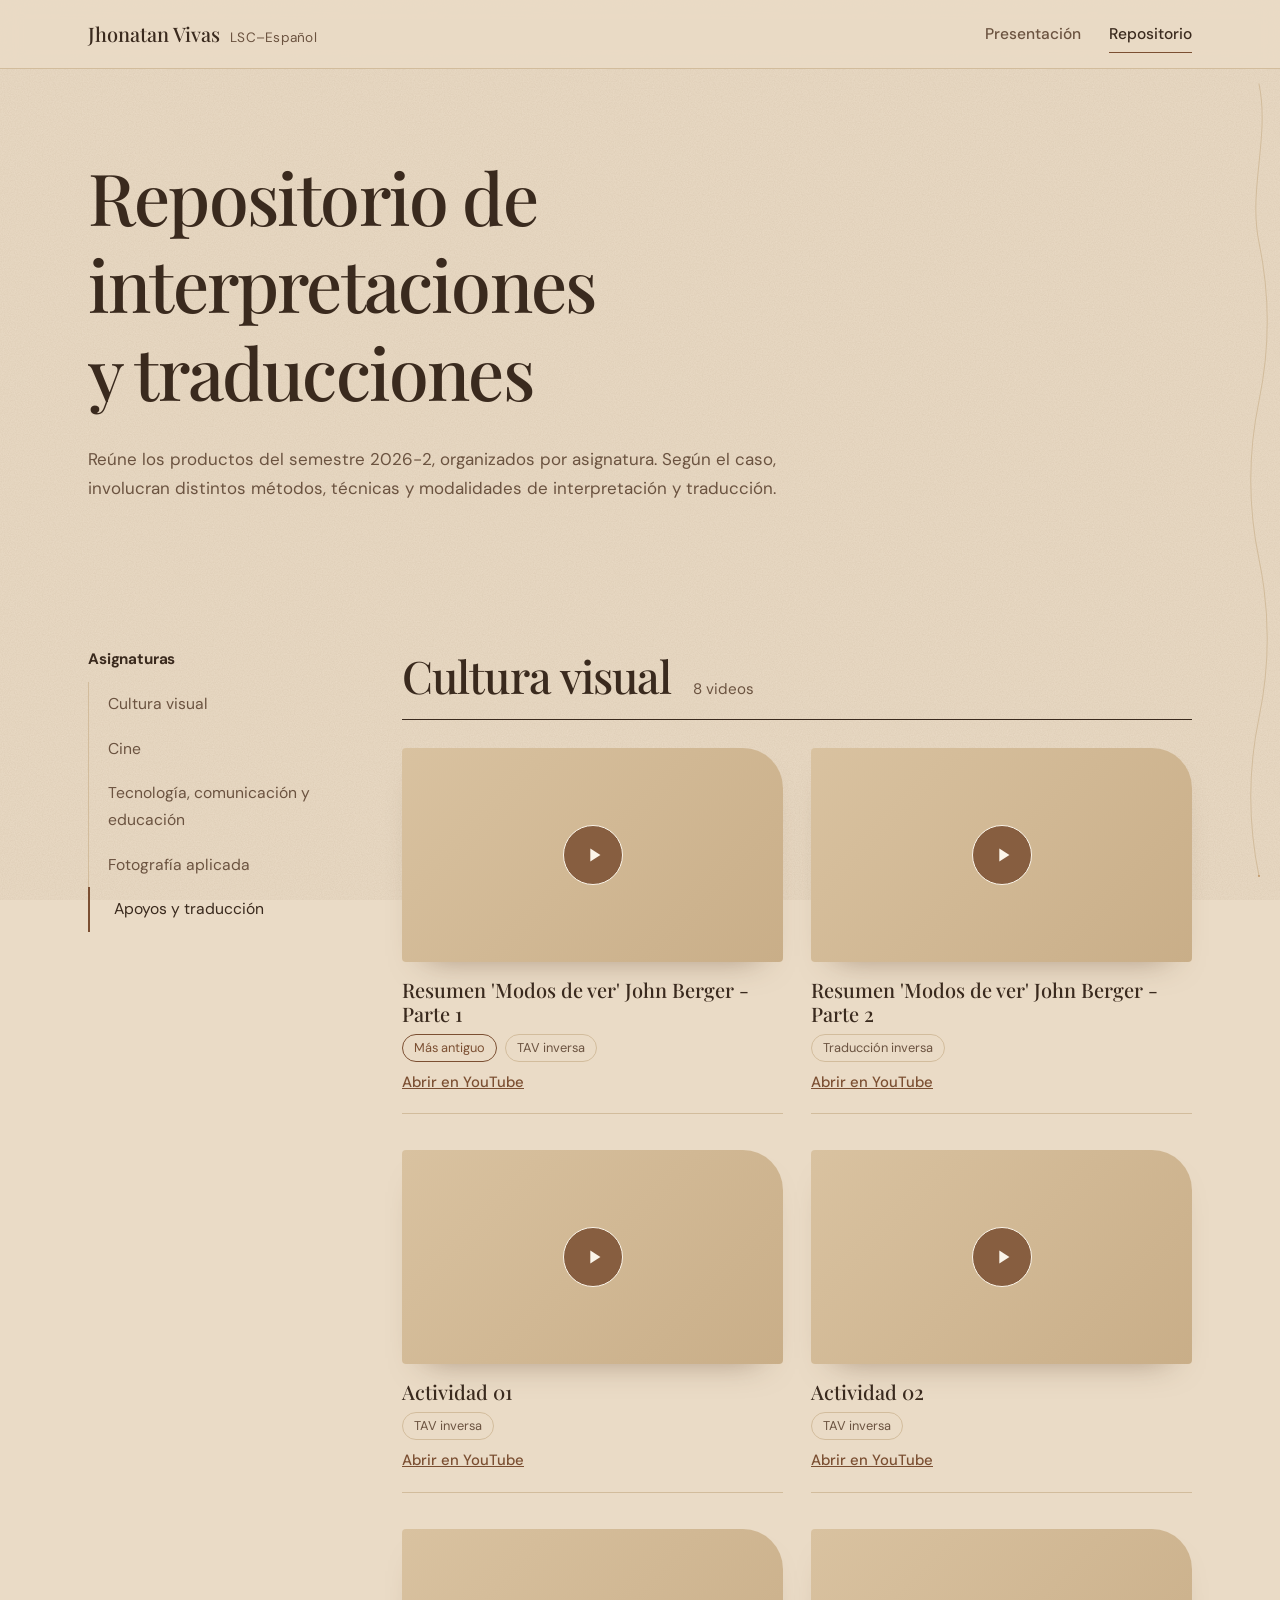
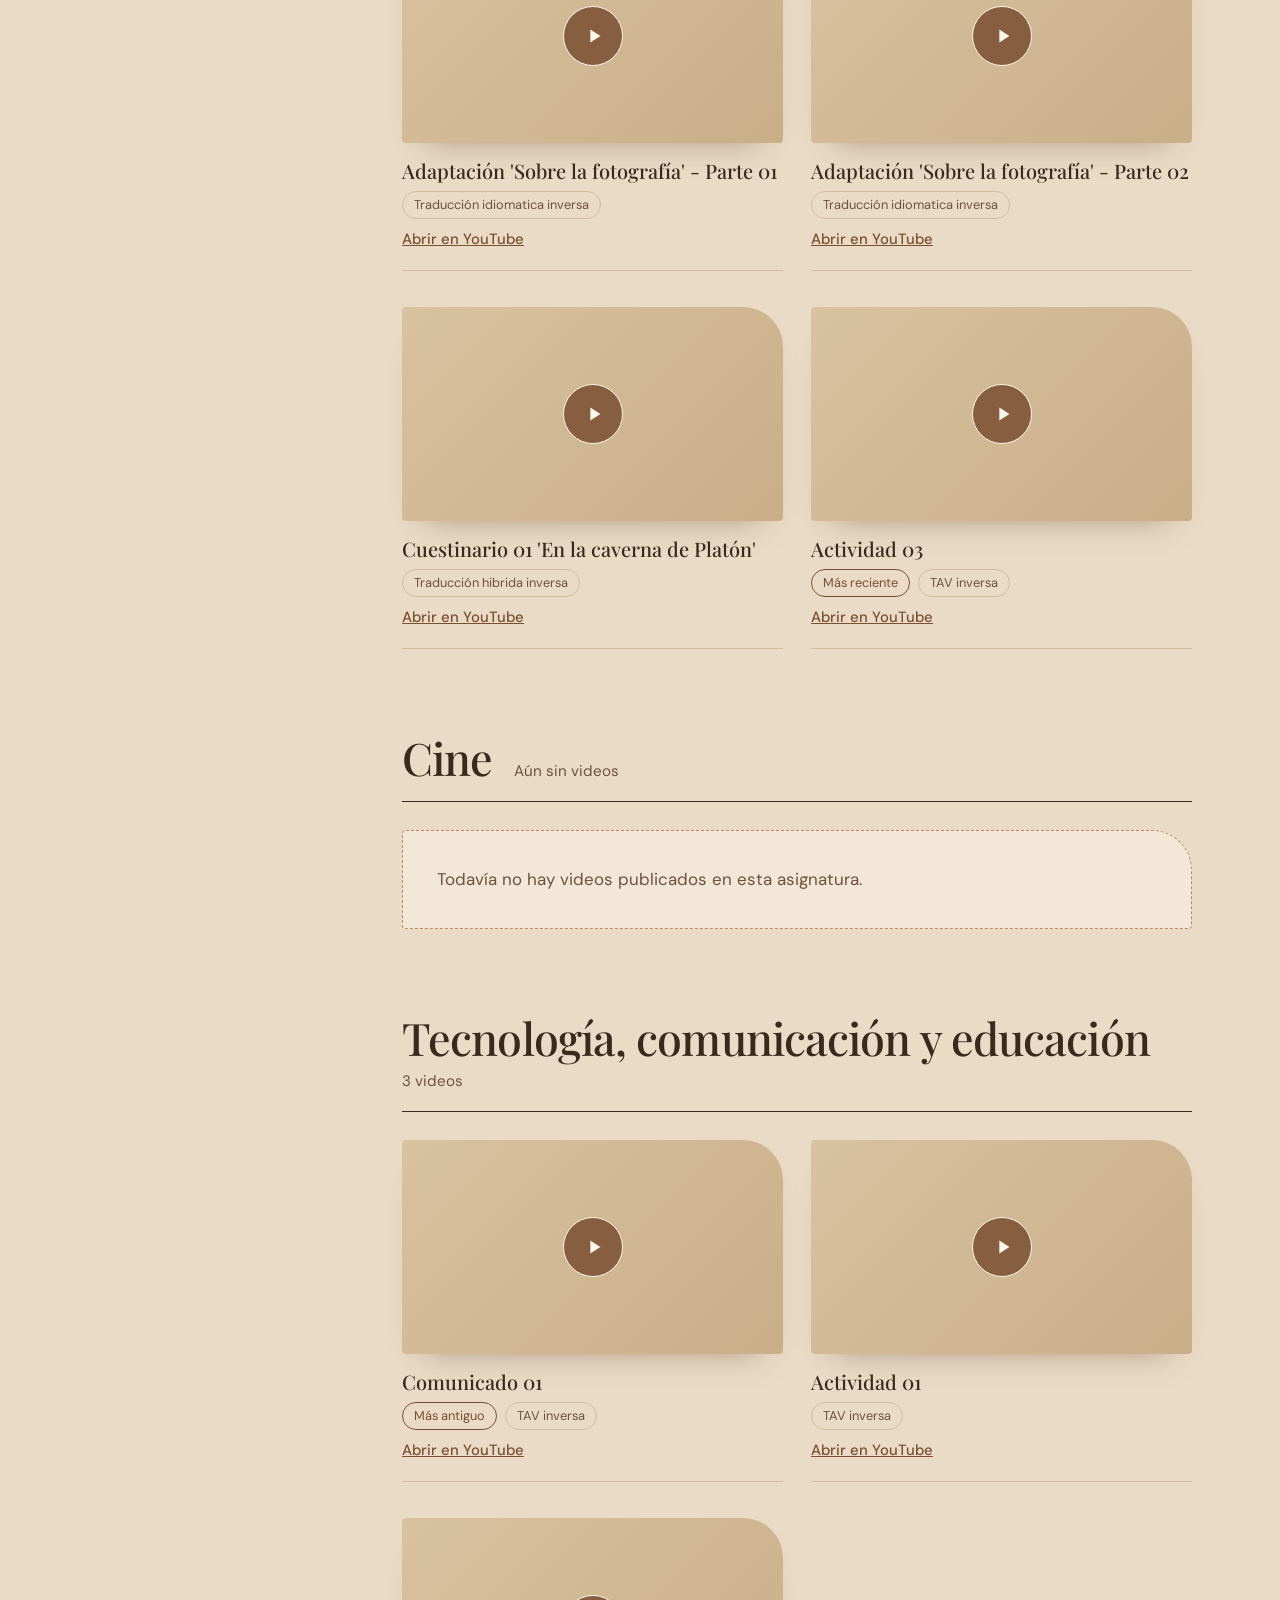
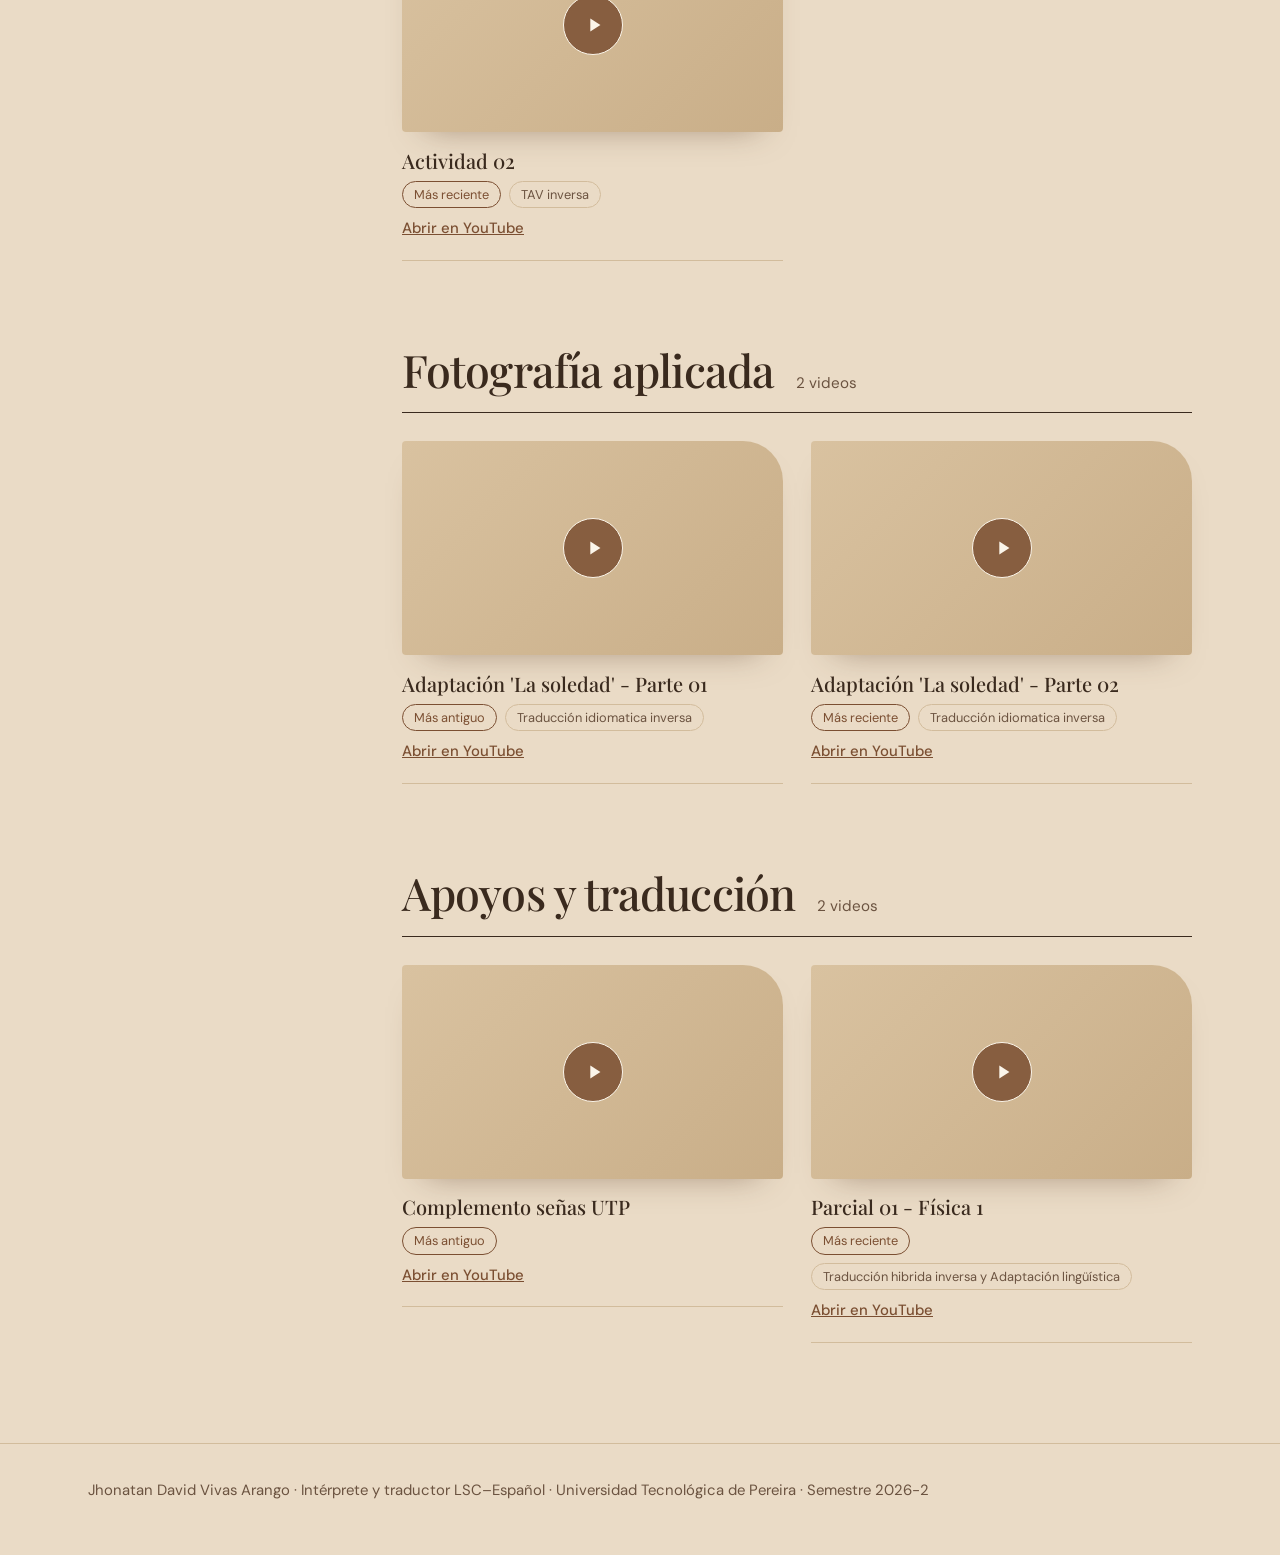
==== commit 037dbfbd: "ajustes" ====
--- a/productos/index.html
+++ b/productos/index.html
@@ -243,7 +243,7 @@
         <span class="ln"><span style="--d:.65s">interpretaciones</span></span>
         <span class="ln"><span style="--d:.8s">y traducciones</span></span>
       </h1>
-      <p class="intro fade" style="--d:1.2s">Reúne los productos del semestre 2026-2, organizados por asignatura. Según el caso, involucran distintos métodos, técnicas y modalidades de interpretación y traducción. Cuando un producto lo especifica, se señala su dirección directa o inversa. Dentro de cada asignatura, los videos siguen un orden cronológico: del más antiguo al más reciente.</p>
+      <p class="intro fade" style="--d:1.2s">Reúne los productos del semestre 2026-2, organizados por asignatura. Según el caso, involucran distintos métodos, técnicas y modalidades de interpretación y traducción.</p>
     </div>
   </section>
 
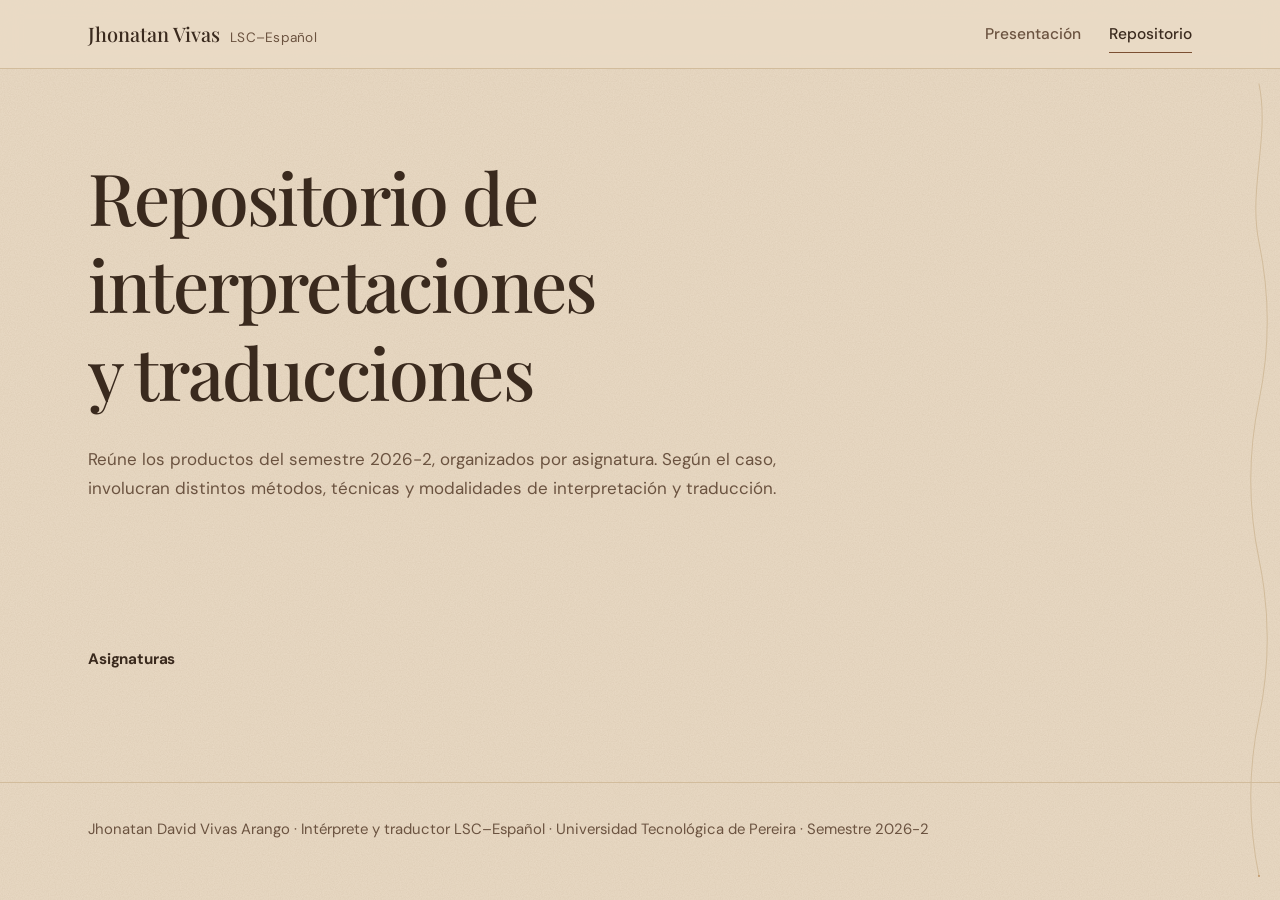
==== commit 824c7c59: "ajustes" ====
--- a/productos/index.html
+++ b/productos/index.html
@@ -357,6 +357,7 @@
     {id:"MB2N3JcL2ao", title:"Adaptación 'Sobre la fotografía' - Parte 02", tipo:"Traducción idiomatica inversa"},
     {id:"HiLIHsYLi9o", title:"Cuestinario 01 'En la caverna de Platón'", tipo:"Traducción hibrida inversa"},
     {id:"XaFjSMafB6U", title:"Actividad 03", tipo:"TAV inversa"}
+    {id:"7uMRZYEn0BU", title:"Criterios de actividad desarollada en clase - 02", tipo:"TAV inversa"}
   ]},
   { slug:"cine", nombre:"Cine", videos:[
 
@@ -373,6 +374,7 @@
   { slug:"apoyos-traduccion", nombre:"Apoyos y traducción", videos:[
     {id:"HM055ihY2T0", title:"Complemento señas UTP"},
     {id:"D9girS0Yyrw", title:"Parcial 01 - Física 1", tipo:"Traducción hibrida inversa y Adaptación lingüística"}
+    {id:"DSBWp5JnUVo", title:"Ejercicio 03 - Laboratorio Audiovisual", tipo:"Traducción hibrida inversa y Adaptación lingüística"}
   ]}
 ];
 
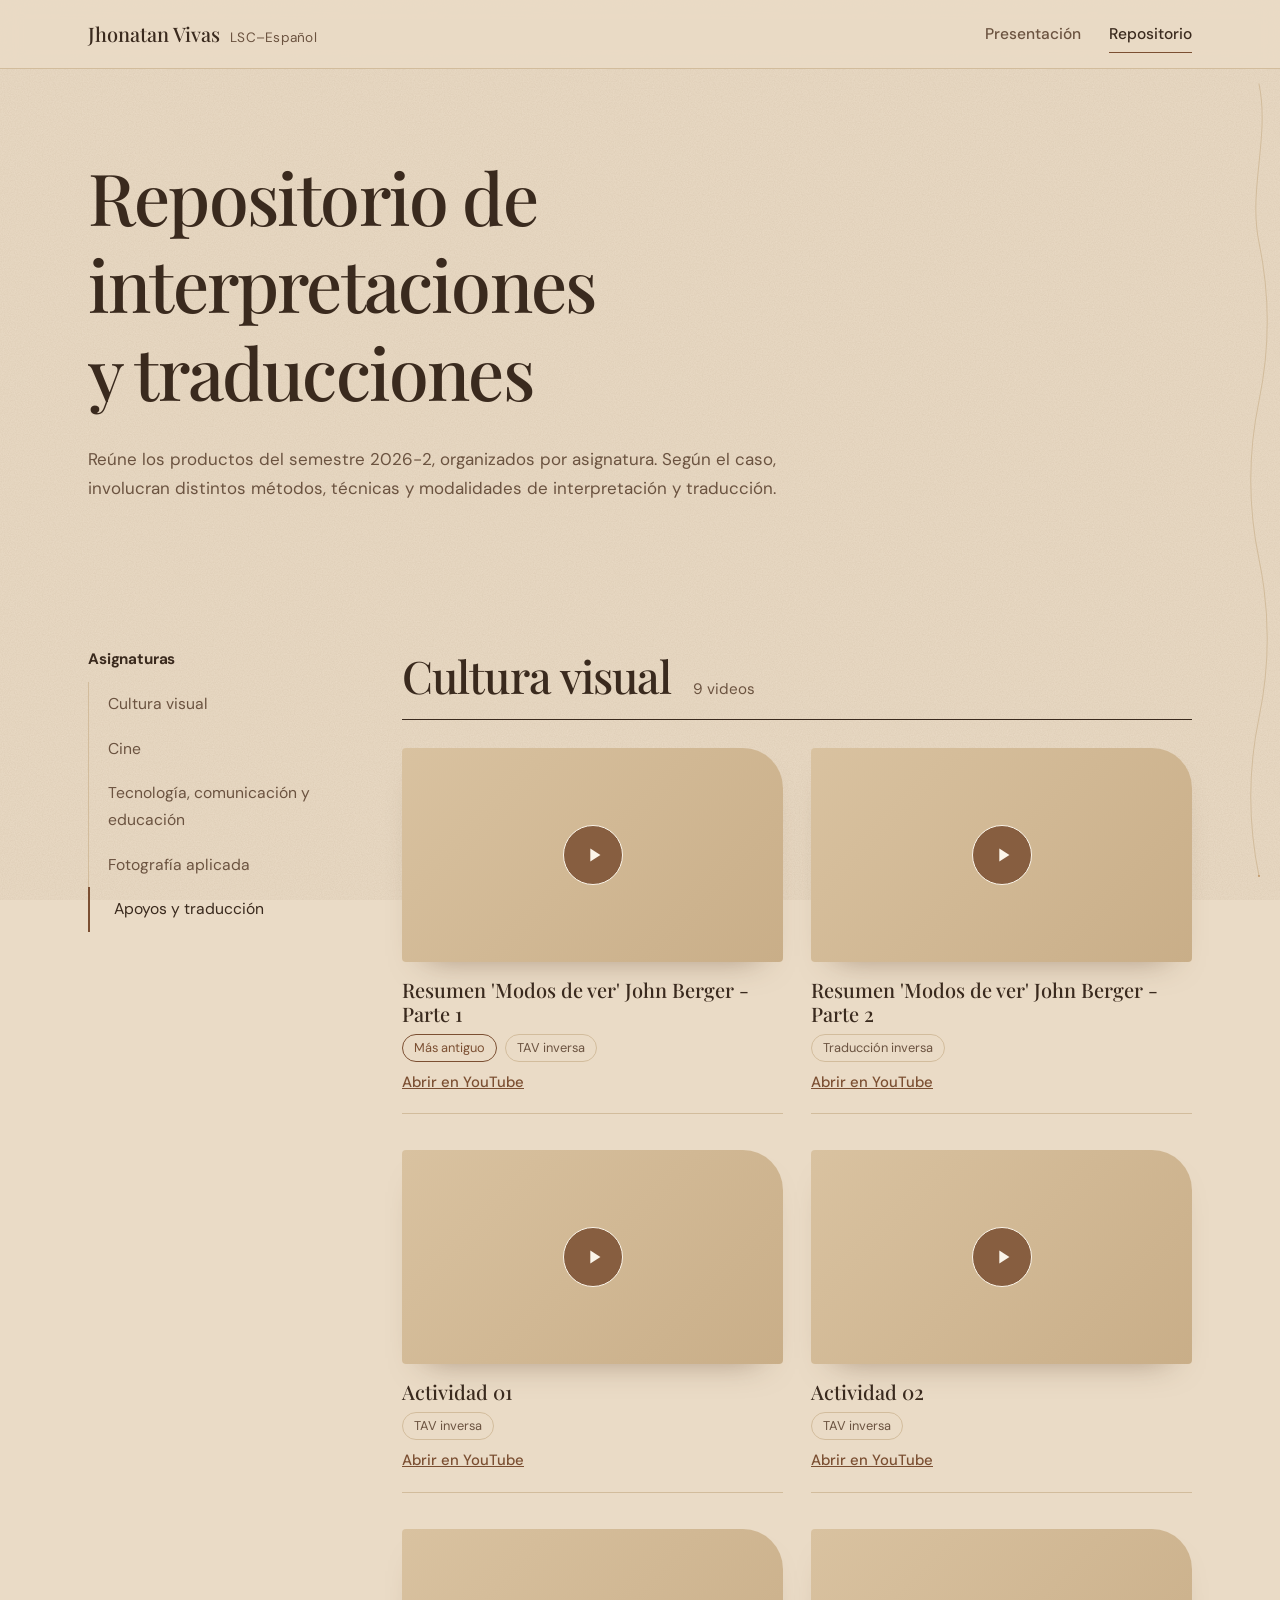
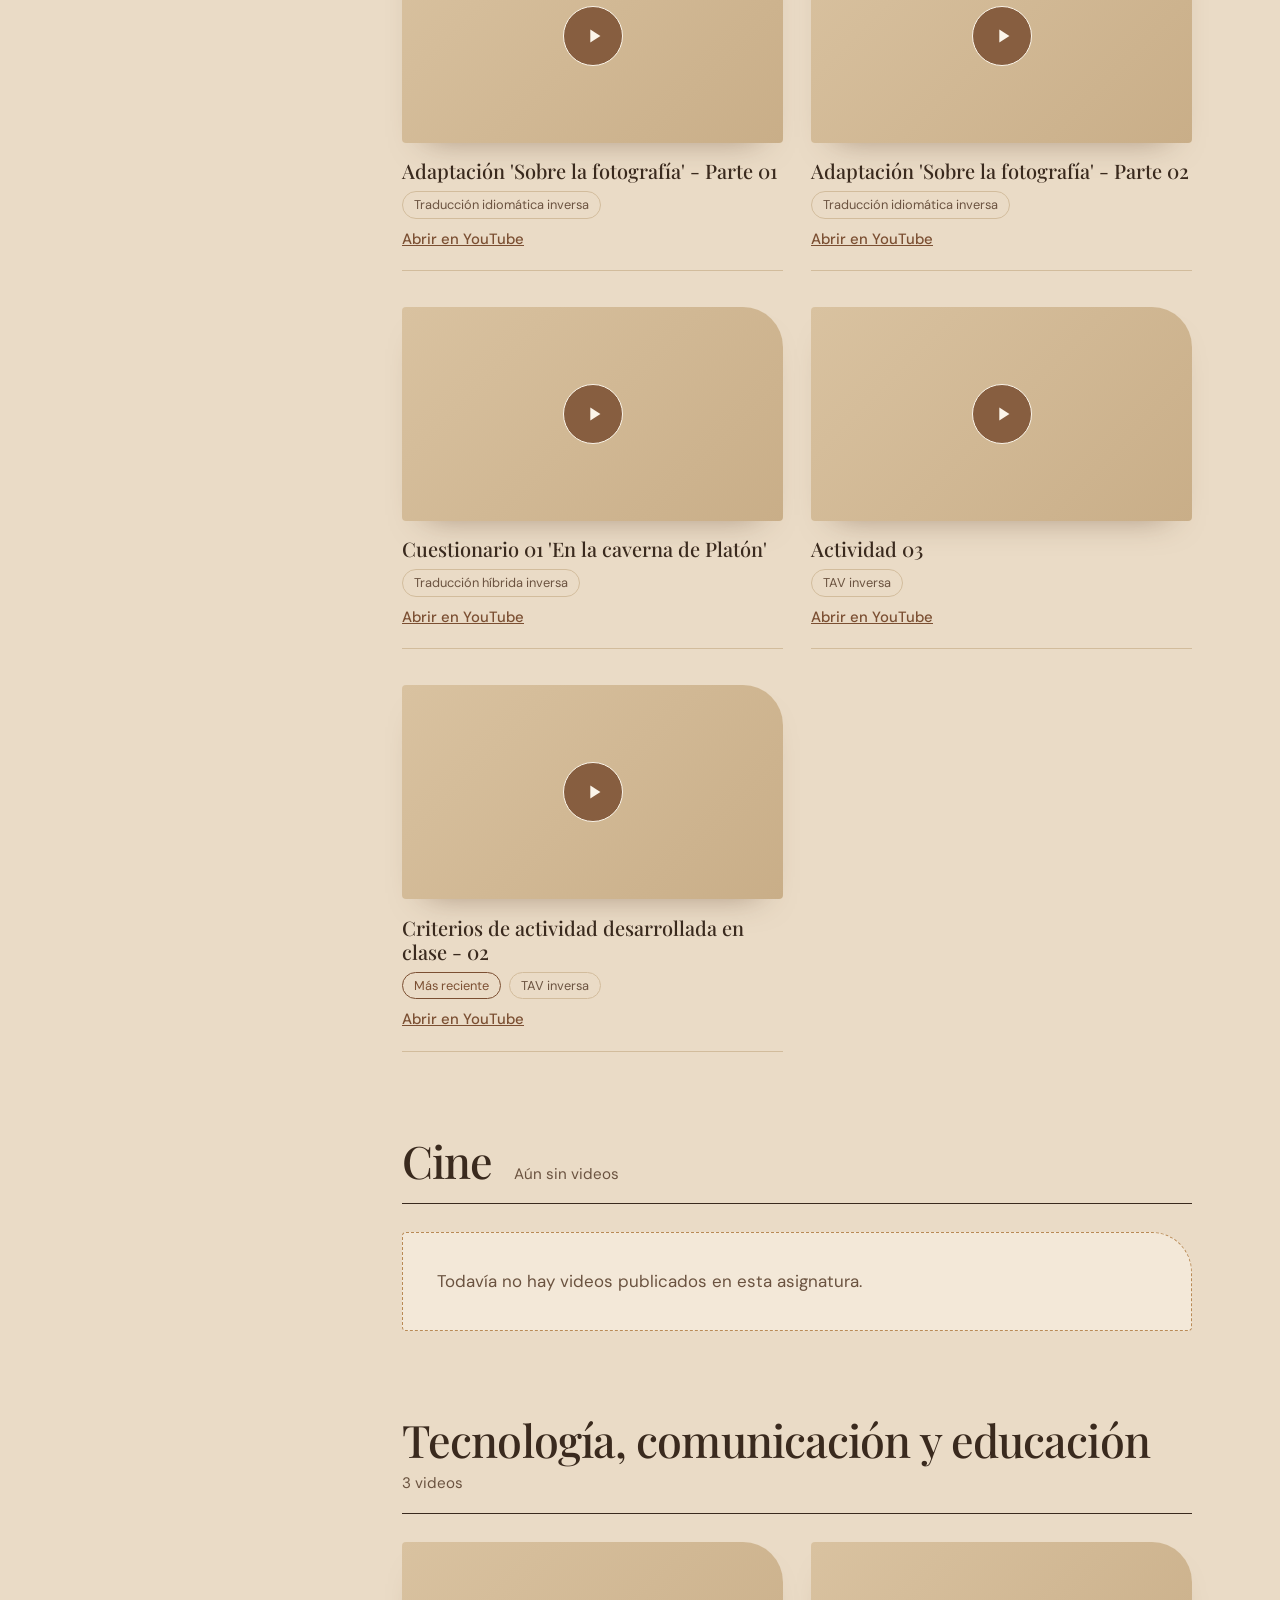
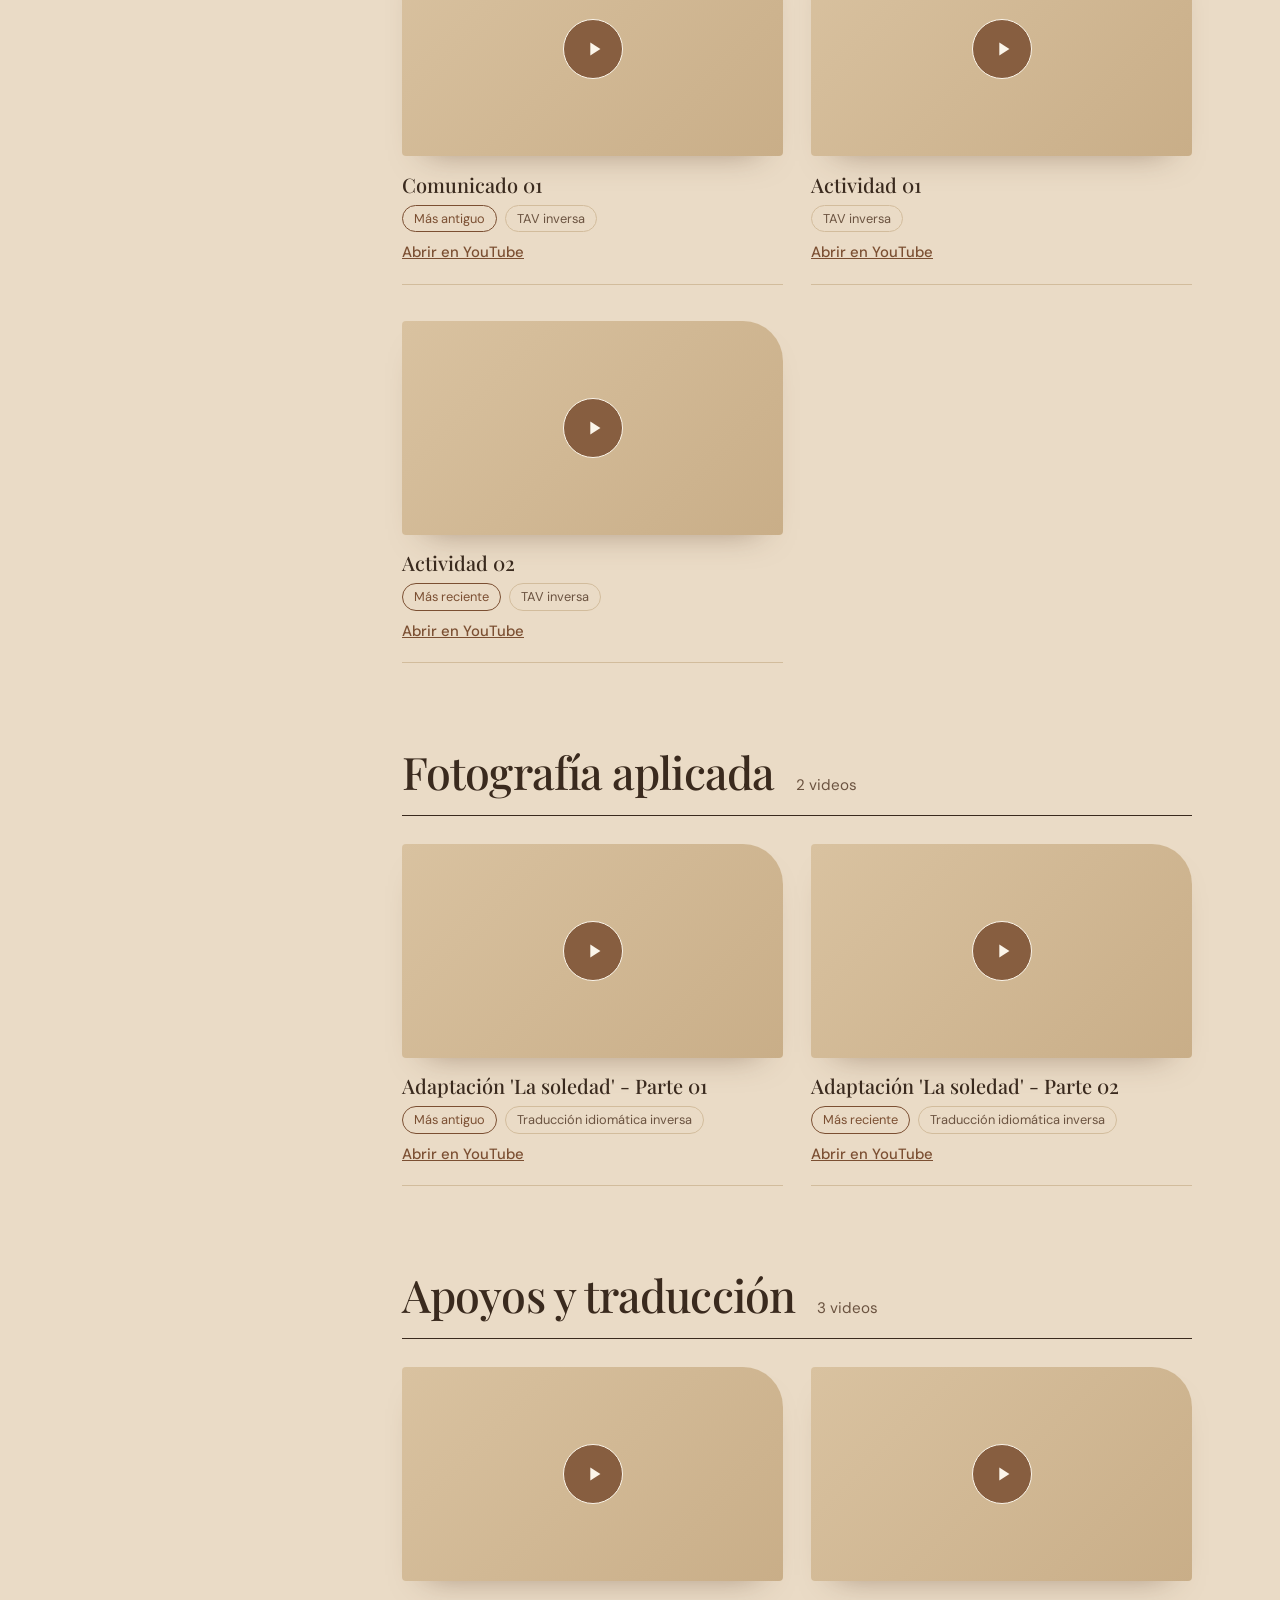
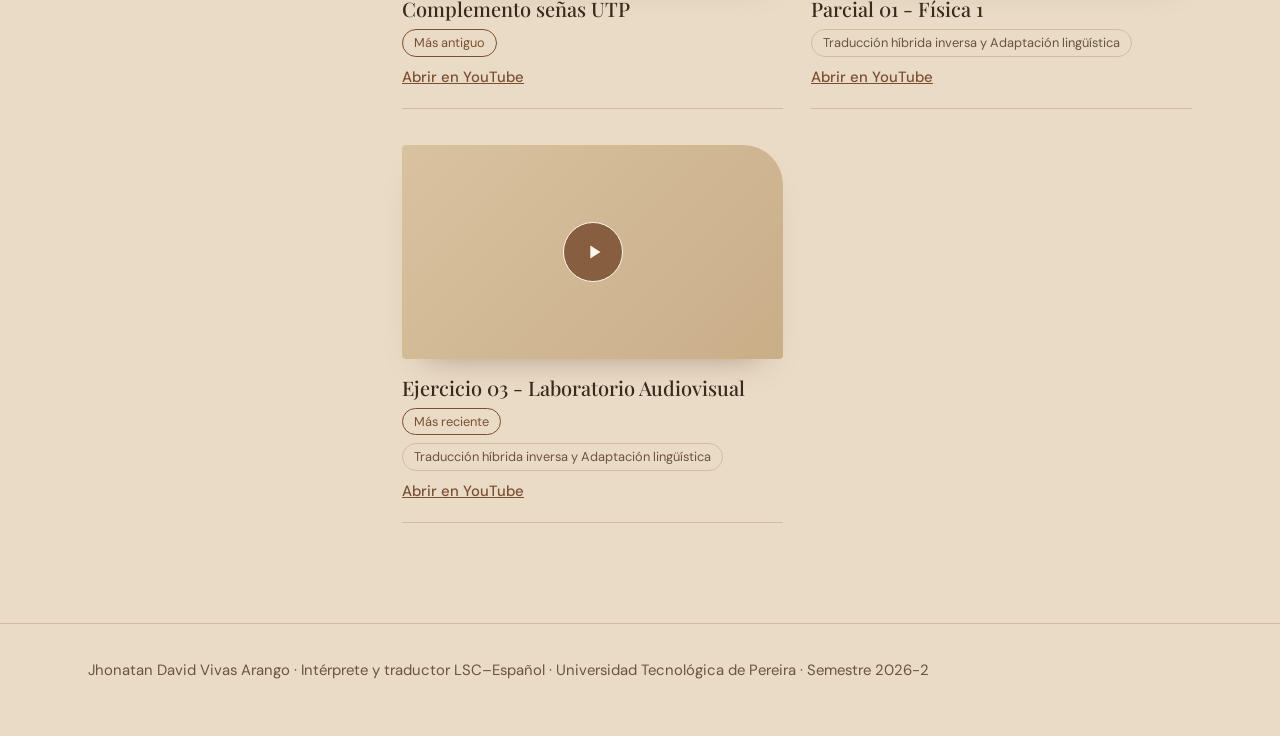
==== commit 1253c619: "cambios" ====
--- a/productos/index.html
+++ b/productos/index.html
@@ -353,28 +353,26 @@
     {id:"2sLqLR1HM_0", title:"Resumen 'Modos de ver' John Berger - Parte 2", tipo:"Traducción inversa"},
     {id:"bwEthtag1CA", title:"Actividad 01", tipo:"TAV inversa"},
     {id:"1hSqL8PLGQ8", title:"Actividad 02", tipo:"TAV inversa"},
-    {id:"YMUCKj_HAHM", title:"Adaptación 'Sobre la fotografía' - Parte 01", tipo:"Traducción idiomatica inversa"},
-    {id:"MB2N3JcL2ao", title:"Adaptación 'Sobre la fotografía' - Parte 02", tipo:"Traducción idiomatica inversa"},
-    {id:"HiLIHsYLi9o", title:"Cuestinario 01 'En la caverna de Platón'", tipo:"Traducción hibrida inversa"},
-    {id:"XaFjSMafB6U", title:"Actividad 03", tipo:"TAV inversa"}
-    {id:"7uMRZYEn0BU", title:"Criterios de actividad desarollada en clase - 02", tipo:"TAV inversa"}
+    {id:"YMUCKj_HAHM", title:"Adaptación 'Sobre la fotografía' - Parte 01", tipo:"Traducción idiomática inversa"},
+    {id:"MB2N3JcL2ao", title:"Adaptación 'Sobre la fotografía' - Parte 02", tipo:"Traducción idiomática inversa"},
+    {id:"HiLIHsYLi9o", title:"Cuestionario 01 'En la caverna de Platón'", tipo:"Traducción híbrida inversa"},
+    {id:"XaFjSMafB6U", title:"Actividad 03", tipo:"TAV inversa"},
+    {id:"7uMRZYEn0BU", title:"Criterios de actividad desarrollada en clase - 02", tipo:"TAV inversa"}
   ]},
-  { slug:"cine", nombre:"Cine", videos:[
-
-  ]},
+  { slug:"cine", nombre:"Cine", videos:[] },
   { slug:"tecnologia-comunicacion-educacion", nombre:"Tecnología, comunicación y educación", videos:[
     {id:"Iynk3xrrzao", title:"Comunicado 01", tipo:"TAV inversa"},
     {id:"MNHW4tcCBlU", title:"Actividad 01", tipo:"TAV inversa"},
     {id:"gvd16v_3wwA", title:"Actividad 02", tipo:"TAV inversa"}
   ]},
   { slug:"fotografia-aplicada", nombre:"Fotografía aplicada", videos:[
-    {id:"21yN17m7dN4", title:"Adaptación 'La soledad' - Parte 01", tipo:"Traducción idiomatica inversa"},
-    {id:"fz7_SlXt-Gc", title:"Adaptación 'La soledad' - Parte 02", tipo:"Traducción idiomatica inversa"}
+    {id:"21yN17m7dN4", title:"Adaptación 'La soledad' - Parte 01", tipo:"Traducción idiomática inversa"},
+    {id:"fz7_SlXt-Gc", title:"Adaptación 'La soledad' - Parte 02", tipo:"Traducción idiomática inversa"}
   ]},
   { slug:"apoyos-traduccion", nombre:"Apoyos y traducción", videos:[
     {id:"HM055ihY2T0", title:"Complemento señas UTP"},
-    {id:"D9girS0Yyrw", title:"Parcial 01 - Física 1", tipo:"Traducción hibrida inversa y Adaptación lingüística"}
-    {id:"DSBWp5JnUVo", title:"Ejercicio 03 - Laboratorio Audiovisual", tipo:"Traducción hibrida inversa y Adaptación lingüística"}
+    {id:"D9girS0Yyrw", title:"Parcial 01 - Física 1", tipo:"Traducción híbrida inversa y Adaptación lingüística"},
+    {id:"DSBWp5JnUVo", title:"Ejercicio 03 - Laboratorio Audiovisual", tipo:"Traducción híbrida inversa y Adaptación lingüística"}
   ]}
 ];
 
